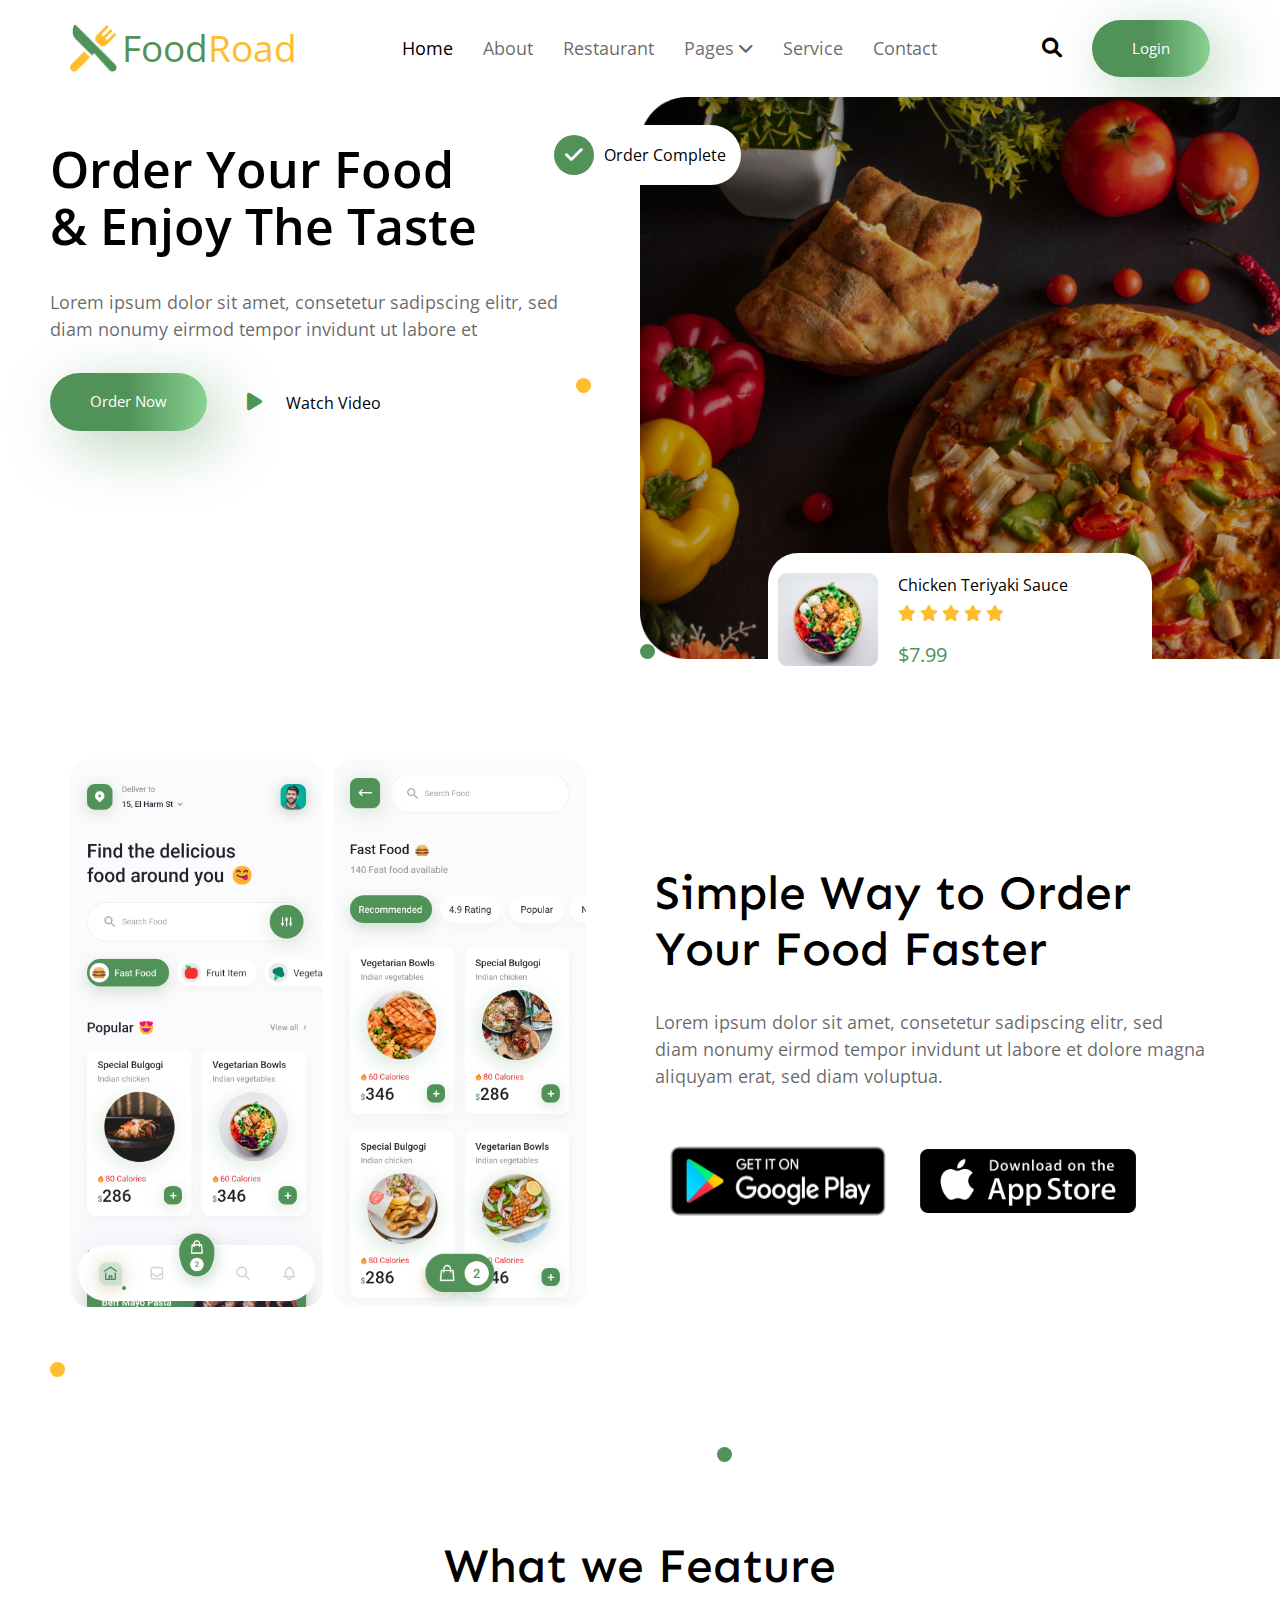
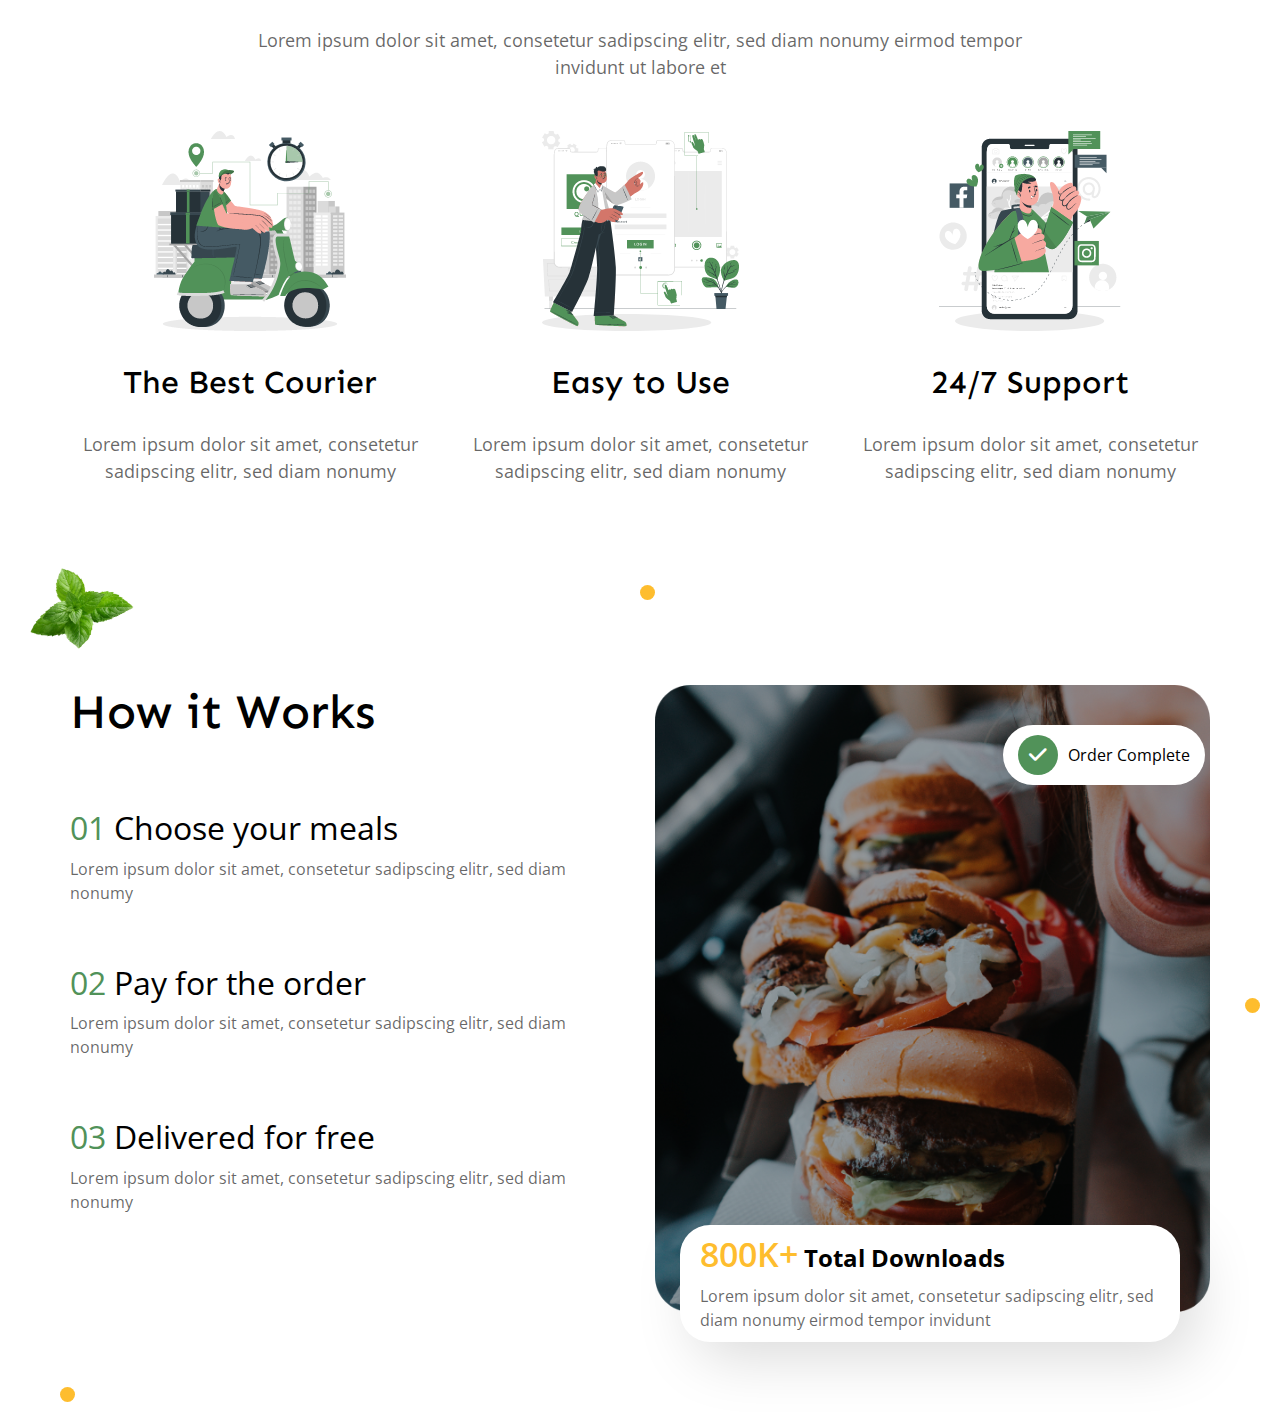
==== index.html @ 7046b982 "Added the Work Section" ====
<!DOCTYPE html>
<html lang="en">
  <head>
    <meta charset="UTF-8" />
    <meta http-equiv="X-UA-Compatible" content="IE=edge" />
    <meta name="viewport" content="width=device-width, initial-scale=1.0" />
    <title>FoodRoad</title>
    <!-- Main CSS File -->
    <link rel="stylesheet" href="./css/main.css" />
    <!-- Normalize File -->
    <link rel="stylesheet" href="./css/normalize.css" />
    <!-- Font Awesome Lib -->
    <link rel="stylesheet" href="./css/all.min.css" />
    <!-- Google Fonts -->
    <link rel="preconnect" href="https://fonts.googleapis.com" />
    <link rel="preconnect" href="https://fonts.gstatic.com" crossorigin />
    <link
      href="https://fonts.googleapis.com/css2?family=Open+Sans:wght@300;400;500;600;700;800&family=Sen:wght@400;700;800&display=swap"
      rel="stylesheet"
    />
    <!-- Tab Icon -->
    <link
      rel="shortcut icon"
      href="./photos/Tab-icon.png"
      type="image/x-icon"
    />
  </head>
  <body>
    <!-- Start Header -->
    <header>
      <div class="container">
        <div class="logo">
          <a href="./index.html">
            <img src="./photos/logo.png" alt="logo" />
            Food<span>Road</span>
          </a>
        </div>
        <div class="list">
          <ul>
            <li><a href="./index.html" class="active">Home</a></li>
            <li><a href="./about.html">About</a></li>
            <li><a href="./restaurant.html">Restaurant</a></li>
            <li class="sub-list">
              <a href="#">Pages <i class="fa-solid fa-angle-down"></i></a>
              <ul>
                <li><a href="./merchant.html">Merchant</a></li>
                <li><a href="./single.html">Single</a></li>
                <li><a href="./team.html">Team</a></li>
                <li><a href="./faq.html">FAQ</a></li>
              </ul>
            </li>
            <li><a href="./service.html">Service</a></li>
            <li><a href="./contact.html">Contact</a></li>
          </ul>
        </div>
        <div class="login">
          <div class="icon">
            <i class="fa-solid fa-magnifying-glass"></i>
          </div>
          <a href="./login.html" class="button">Login</a>
        </div>
        <div class="mob-list">
          <i class="fa-solid fa-bars"></i>
          <ul>
            <li><a href="./index.html" class="active">Home</a></li>
            <li><a href="./about.html">About</a></li>
            <li><a href="./restaurant.html">Restaurant</a></li>
            <li class="sub-list">
              <a href="#">Pages</a>
              <ul>
                <li><a href="./merchant.html">Merchant</a></li>
                <li><a href="./single.html">Single</a></li>
                <li><a href="./team.html">Team</a></li>
                <li><a href="./faq.html">FAQ</a></li>
              </ul>
            </li>
            <li><a href="./service.html">Service</a></li>
            <li><a href="./contact.html">Contact</a></li>
          </ul>
        </div>
      </div>
    </header>
    <!-- End Header -->
    <!-- Start Landing -->
    <div class="landing">
      <div class="text">
        <h1>Order Your Food & Enjoy The Taste</h1>
        <p>
          Lorem ipsum dolor sit amet, consetetur sadipscing elitr, sed diam
          nonumy eirmod tempor invidunt ut labore et
        </p>
        <div class="bu">
          <a href="#" class="button">Order Now</a>
          <span><i class="fa-solid fa-play"></i> Watch Video</span>
        </div>
      </div>
      <div class="photo">
        <div class="main-photo">
          <img src="./photos/land-1.png" alt="photo" />
        </div>
        <div class="com">
          <div class="icon"><i class="fa-solid fa-check"></i></div>
          <span>Order Complete</span>
        </div>
        <div class="bar">
          <div class="image">
            <img src="./photos/land-2.png" alt="photo" />
          </div>
          <div class="cont">
            <p>Chicken Teriyaki Sauce</p>
            <div class="rate">
              <i class="fa-solid fa-star"></i>
              <i class="fa-solid fa-star"></i>
              <i class="fa-solid fa-star"></i>
              <i class="fa-solid fa-star"></i>
              <i class="fa-solid fa-star"></i>
            </div>
            <span class="price">$7.99</span>
          </div>
        </div>
      </div>
      <div class="dot g"></div>
      <div class="dot y"></div>
    </div>
    <!-- End Landing -->
    <!-- Start No-Name 1  -->
    <div class="no-name1">
      <div class="container">
        <div class="gall">
          <img src="./photos/no-1.png" alt="photo" />
          <img src="./photos/no-2.png" alt="photo" />
        </div>
        <div class="text">
          <h1>Simple Way to Order Your Food Faster</h1>
          <p>
            Lorem ipsum dolor sit amet, consetetur sadipscing elitr, sed diam
            nonumy eirmod tempor invidunt ut labore et dolore magna aliquyam
            erat, sed diam voluptua.
          </p>
          <div class="dow">
            <img src="./photos/google-play-badge.png" alt="photo" />
            <img src="./photos/app-store-badge.png" alt="photo" />
          </div>
        </div>
      </div>
      <div class="dot y"></div>
    </div>
    <!-- End No-Name 1  -->
    <!-- Start Features -->
    <div class="features">
      <div class="main-title">
        <h1>What we Feature</h1>
        <p>
          Lorem ipsum dolor sit amet, consetetur sadipscing elitr, sed diam
          nonumy eirmod tempor invidunt ut labore et
        </p>
      </div>
      <div class="container">
        <div class="feature">
          <img src="./photos/Delivery-cuate.png" alt="photo" />
          <h4>The Best Courier</h4>
          <p>
            Lorem ipsum dolor sit amet, consetetur sadipscing elitr, sed diam
            nonumy
          </p>
        </div>
        <div class="feature">
          <img src="./photos/Interaction Design-cuate (1).png" alt="photo" />
          <h4>Easy to Use</h4>
          <p>
            Lorem ipsum dolor sit amet, consetetur sadipscing elitr, sed diam
            nonumy
          </p>
        </div>
        <div class="feature">
          <img src="./photos/Social media-cuate.png" alt="photo" />
          <h4>24/7 Support</h4>
          <p>
            Lorem ipsum dolor sit amet, consetetur sadipscing elitr, sed diam
            nonumy
          </p>
        </div>
      </div>
      <div class="dot g"></div>
    </div>
    <!-- End Features -->
    <!-- Start Work -->
    <div class="work">
      <div class="container">
        <div class="text">
          <h2>How it Works</h2>
          <div class="ele">
            <h3><span>01</span> Choose your meals</h3>
            <p>
              Lorem ipsum dolor sit amet, consetetur sadipscing elitr, sed diam
              nonumy
            </p>
          </div>
          <div class="ele">
            <h3><span>02</span> Pay for the order</h3>
            <p>
              Lorem ipsum dolor sit amet, consetetur sadipscing elitr, sed diam
              nonumy
            </p>
          </div>
          <div class="ele">
            <h3><span>03</span> Delivered for free</h3>
            <p>
              Lorem ipsum dolor sit amet, consetetur sadipscing elitr, sed diam
              nonumy
            </p>
          </div>
        </div>
        <div class="cont">
          <div class="image">
            <img src="./photos/work-photo.png" alt="photo" />
          </div>
          <div class="com">
            <div class="icon"><i class="fa-solid fa-check"></i></div>
            <span>Order Complete</span>
          </div>
          <div class="sub-info">
            <h4><span>800K+</span> Total Downloads</h4>
            <p>
              Lorem ipsum dolor sit amet, consetetur sadipscing elitr, sed diam
              nonumy eirmod tempor invidunt
            </p>
          </div>
        </div>
      </div>
      <div class="plant">
        <img src="./photos/pngwing.com (17).png" alt="photo" />
      </div>
      <div class="dot y one"></div>
      <div class="dot y two"></div>
      <div class="dot y there"></div>
    </div>
    <!-- End Work -->
  </body>
</html>
---- css/main.css ----
/* Start Variables */

:root {
  --main-color: #519259;
  --sec-color: #febd2e;
  --bl-color: #000;
  --para-color: rgba(0, 0, 0, 60%);
  --trans-dur: 0.3s;
  --para-lineh: 1.5;
  --section-pad: 100px;
}

/* End Variables */

/* Start Global Rules */

* {
  box-sizing: border-box;
  margin: 0;
  padding: 0;
}

html {
  scroll-behavior: smooth;
}

body {
  font-family: "Open Sans", sans-serif;
}

a {
  text-decoration: none;
}

ul {
  list-style: none;
  padding: 0;
  margin: 0;
}

.container {
  margin: auto;
  padding-left: 15px;
  padding-right: 15px;
  margin-left: auto;
  margin-right: auto;
}

@media (min-width: 768px) {
  .container {
    width: 750px;
  }
}

@media (min-width: 992px) {
  .container {
    width: 970px;
  }
}

@media (min-width: 1200px) {
  .container {
    width: 1170px;
  }
}

/* End Global Rules */

/* Start Component */

a.button {
  display: block;
  width: fit-content;
  padding: 20px 40px;
  background: linear-gradient(
    to right,
    var(--main-color, #519259) 50%,
    #89d292
  );
  color: white;
  border-radius: 40px;
  -webkit-border-radius: 40px;
  -moz-border-radius: 40px;
  -ms-border-radius: 40px;
  -o-border-radius: 40px;
  font-size: 15px;
  transition: var(--trans-dur, 0.3s);
  -webkit-transition: var(--trans-dur, 0.3s);
  -moz-transition: var(--trans-dur, 0.3s);
  -ms-transition: var(--trans-dur, 0.3s);
  -o-transition: var(--trans-dur, 0.3s);
  box-shadow: 15px 15px 60px rgba(81, 146, 89, 42%);
}

a.button:hover {
  box-shadow: 15px 15px 60px rgba(81, 146, 89, 100%);
  transform: translate3d(0px, -5px, 50px);
  -webkit-transform: translate3d(0px, -5px, 50px);
  -moz-transform: translate3d(0px, -5px, 50px);
  -ms-transform: translate3d(0px, -5px, 50px);
  -o-transform: translate3d(0px, -5px, 50px);
}

.dot {
  position: absolute;
  width: 15px;
  height: 15px;
  border-radius: 50%;
  -webkit-border-radius: 50%;
  -moz-border-radius: 50%;
  -ms-border-radius: 50%;
  -o-border-radius: 50%;
}

.dot.g {
  background-color: var(--main-color, #519259);
}

.dot.y {
  background-color: var(--sec-color, #febd2e);
}

.main-title h1 {
  font-size: 48px;
  font-family: "Sen", sans-serif;
  font-weight: 500;
}

@media (max-width: 576px) {
  .main-title h1 {
    font-size: 40px;
  }
}

.main-title p {
  width: 60%;
  margin: 10px auto;
  line-height: var(--para-lineh, 1.5);
  color: var(--para-color, rgba(0, 0, 0 /60%));
  font-size: 18px;
}

@media (max-width: 576px) {
  .main-title p {
    width: 100%;
  }
}

.com {
  position: absolute;
  background-color: white;
  display: flex;
  align-items: center;
  padding: 10px 15px;
  border-radius: 30px;
  -webkit-border-radius: 30px;
  -moz-border-radius: 30px;
  -ms-border-radius: 30px;
  -o-border-radius: 30px;
}

.com .icon {
  width: 40px;
  height: 40px;
  background-color: var(--main-color, #519259);
  display: flex;
  align-items: center;
  justify-content: center;
  font-size: 20px;
  color: white;
  border-radius: 50%;
  -webkit-border-radius: 50%;
  -moz-border-radius: 50%;
  -ms-border-radius: 50%;
  -o-border-radius: 50%;
  margin-right: 10px;
}

/* End Component */

/* Start Header */

header {
  padding: 20px 0;
}

header .container {
  display: flex;
  justify-content: space-between;
  align-items: center;
}

header .logo img {
  width: 47px;
  height: 47px;
  margin-right: 5px;
}

header .logo a {
  font-size: 37px;
  color: var(--main-color, #519259);
  display: flex;
  align-items: center;
}

@media (max-width: 991px) {
  header .logo a {
    font-size: 30px;
  }
}

header .logo a span {
  color: var(--sec-color, #febd2e);
}

header .list ul {
  display: flex;
  align-items: center;
  justify-content: center;
}

@media (max-width: 768px) {
  header .list ul {
    display: none;
  }
}

header .list ul a {
  display: block;
  padding: 10px;
  color: var(--para-color, rgba(0, 0, 0, 60%));
  transition: var(--trans-dur, 0.3s);
  -webkit-transition: var(--trans-dur, 0.3s);
  -moz-transition: var(--trans-dur, 0.3s);
  -ms-transition: var(--trans-dur, 0.3s);
  -o-transition: var(--trans-dur, 0.3s);
  font-size: 18px;
}

@media (min-width: 1199px) {
  header .list ul a {
    padding: 10px 15px;
  }
}

header .list ul a:hover {
  color: var(--bl-color, #000);
}

header .list ul a.active {
  color: var(--bl-color, #000);
}

header .list .sub-list {
  position: relative;
}

header .list .sub-list ul {
  position: absolute;
  top: 100%;
  left: 0;
  display: flex;
  flex-direction: column;
  justify-content: center;
  padding: 0 10px;
  background-color: #eeeeee;
  z-index: -1;
  opacity: 0;
  transition: var(--trans-dur, 0.3s);
  -webkit-transition: var(--trans-dur, 0.3s);
  -moz-transition: var(--trans-dur, 0.3s);
  -ms-transition: var(--trans-dur, 0.3s);
  -o-transition: var(--trans-dur, 0.3s);
  transform: translateY(200px);
  -webkit-transform: translateY(200px);
  -moz-transform: translateY(200px);
  -ms-transform: translateY(200px);
  -o-transform: translateY(200px);
}

header .list .sub-list:hover ul {
  z-index: 1;
  opacity: 1;
  transform: translateY(0);
  -webkit-transform: translateY(0);
  -moz-transform: translateY(0);
  -ms-transform: translateY(0);
  -o-transform: translateY(0);
}

header .list .sub-list ul a {
  padding: 10px 0;
}

header .login {
  display: flex;
  align-items: center;
}

@media (max-width: 991px) {
  header .login {
    display: none;
  }
}

header .login .icon i {
  color: var(--bl-color, #000);
  font-size: 20px;
  margin-right: 30px;
  cursor: pointer;
}

header .mob-list {
  position: relative;
}

@media (min-width: 768px) {
  header .mob-list {
    display: none;
  }
}

header .mob-list > i {
  font-size: 30px;
  cursor: pointer;
}

header .mob-list ul {
  position: absolute;
  background-color: #eeeeee;
  width: 120px;
  top: 100%;
  left: -90px;
  transition: var(--trans-dur, 0.3s);
  -webkit-transition: var(--trans-dur, 0.3s);
  -moz-transition: var(--trans-dur, 0.3s);
  -ms-transition: var(--trans-dur, 0.3s);
  -o-transition: var(--trans-dur, 0.3s);
  z-index: -1;
  opacity: 0;
}

header .mob-list:hover > ul {
  z-index: 1;
  opacity: 1;
}

header .mob-list ul a {
  color: var(--para-color, rgba(0, 0, 0, 60%));
  display: block;
  padding: 10px;
  transition: var(--trans-dur, 0.3s);
  -webkit-transition: var(--trans-dur, 0.3s);
  -moz-transition: var(--trans-dur, 0.3s);
  -ms-transition: var(--trans-dur, 0.3s);
  -o-transition: var(--trans-dur, 0.3s);
}

header .mob-list ul a:hover {
  color: var(--bl-color, #000);
  padding: 10px 10px 10px 20px;
}

header .mob-list ul li.sub-list {
  position: relative;
}

header .mob-list ul li.sub-list ul {
  position: absolute;
  top: 0;
  left: -120px;
  opacity: 0;
  z-index: 0;
}

header .mob-list ul li.sub-list:hover ul {
  opacity: 1;
  z-index: 1;
}

/* End Header */

/* Start Landing */

.landing {
  display: flex;
  justify-content: space-between;
  position: relative;
}

@media (max-width: 768px) {
  .landing {
    flex-direction: column;
  }
}

.landing .text {
  padding: 10px 50px;
  width: 50%;
}

@media (max-width: 768px) {
  .landing .text {
    width: 100%;
    margin-bottom: 50px;
  }
}

.landing .text h1 {
  font-size: 50px;
  color: var(--bl-color, #000);
  font-weight: 600;
  width: 80%;
}

@media (max-width: 991px) {
  .landing .text h1 {
    font-size: 40px;
  }
}

@media (max-width: 768px) {
  .landing .text h1 {
    font-size: 35px;
  }
}

.landing .text p {
  color: var(--para-color, rgba(0, 0, 0, 60%));
  font-size: 18px;
  line-height: var(--para-lineh, 1.5);
}

@media (max-width: 768px) {
  .landing .text p {
    font-size: 16px;
  }
}

.landing .text .bu {
  display: flex;
  align-items: center;
  margin-top: 30px;
}

.landing .text .bu a {
  min-width: 140px;
}

@media (max-width: 991px) {
  .landing .text .bu a {
    padding: 20px 30px;
  }
}

.landing .text .bu span {
  display: block;
  margin-left: 40px;
  cursor: pointer;
}

@media (max-width: 991px) {
  .landing .text .bu span {
    margin-left: 20px;
  }
}

.landing .text .bu span i {
  color: var(--main-color, #519259);
  font-size: 20px;
  margin-right: 20px;
}

@media (max-width: 991px) {
  .landing .text .bu span i {
    margin-right: 10px;
  }
}

.landing .photo {
  position: relative;
  width: 50%;
}

@media (max-width: 991px) {
  .landing .photo {
    height: fit-content;
  }
}

@media (max-width: 768px) {
  .landing .photo {
    width: 100%;
  }
}

.landing .photo .com {
  top: 5%;
  left: 0;
  transform: translateX(-50%);
  -webkit-transform: translateX(-50%);
  -moz-transform: translateX(-50%);
  -ms-transform: translateX(-50%);
  -o-transform: translateX(-50%);
}

@media (max-width: 768px) {
  .landing .photo .com {
    display: none;
  }
}

.landing .photo .bar {
  position: absolute;
  bottom: -30px;
  left: 50%;
  transform: translateX(-50%);
  -webkit-transform: translateX(-50%);
  -moz-transform: translateX(-50%);
  -ms-transform: translateX(-50%);
  -o-transform: translateX(-50%);
  display: flex;
  align-items: center;
  background-color: white;
  padding: 20px 10px;
  border-radius: 30px;
  -webkit-border-radius: 30px;
  -moz-border-radius: 30px;
  -ms-border-radius: 30px;
  -o-border-radius: 30px;
  width: 60%;
}

@media (max-width: 991px) {
  .landing .photo .bar {
    width: 70%;
    bottom: -70px;
  }
}

.landing .photo .bar img {
  width: 100px;
  margin-right: 20px;
}

.landing .photo .bar p {
  color: var(--bl-color, #000);
  margin-bottom: 10px;
}

.landing .photo .bar .rate {
  color: var(--sec-color, #febd2e);
  margin-bottom: 20px;
}

.landing .photo .bar .price {
  color: var(--main-color, #519259);
  font-size: 20px;
}

.landing .main-photo {
  position: relative;
}

.landing .main-photo::before {
  content: "";
  position: absolute;
  top: 0;
  left: 0;
  width: 100%;
  height: 100%;
  background-color: rgba(0, 0, 0, 30%);
  border-top-left-radius: 8%;
  border-bottom-left-radius: 8%;
}

.landing .main-photo img {
  width: 100%;
  vertical-align: top;
}

/* @media (max-width: 768px) {
  .landing .dot {
    display: none;
  }
} */

.landing .dot.g {
  bottom: 0;
  left: 50%;
}

@media (max-width: 768px) {
  .landing .dot.g {
    top: 20%;
    right: 30px;
    left: auto;
  }
}

.landing .dot.y {
  top: 50%;
  left: 45%;
}

@media (max-width: 768px) {
  .landing .dot.y {
    display: none;
  }
}

/* End Landing */

/* Start No Name 1 */

.no-name1 {
  padding-top: var(--section-pad, 100px);
  padding-bottom: var(--section-pad, 100px);
  position: relative;
}

.no-name1 .container {
  display: flex;
  justify-content: space-between;
  align-items: center;
}

@media (max-width: 768px) {
  .no-name1 .container {
    flex-direction: column;
  }
}

.no-name1 .container > div {
  flex-basis: calc((100% - 30px) / 2);
}

.no-name1 .gall {
  display: flex;
}

@media (max-width: 768px) {
  .no-name1 .gall {
    order: 2;
  }
}

.no-name1 .gall img {
  margin-right: 10px;
}

@media (max-width: 1199px) {
  .no-name1 .gall img {
    width: 50%;
  }
}

@media (max-width: 768px) {
  .no-name1 .text {
    order: 1;
    margin-bottom: 50px;
  }
}

.no-name1 .text h1 {
  font-size: 48px;
  font-family: "Sen", sans-serif;
  font-weight: 500;
}

.no-name1 .text p {
  color: var(--para-color, rgba(0, 0, 0 / 60%));
  font-size: 18px;
  line-height: var(--para-lineh, 1.5);
  margin-bottom: 40px;
}

.no-name1 .text .dow {
  display: flex;
}

.no-name1 .text .dow img {
  cursor: pointer;
}

@media (max-width: 1199px) {
  .no-name1 .text .dow img {
    width: 50%;
  }
}

.no-name1 .dot.y {
  bottom: 30px;
  left: 50px;
}

/* End No Name 1 */

/* Start Features */

.features {
  padding-top: var(--section-pad, 100px);
  padding-bottom: var(--section-pad, 100px);
  position: relative;
}

.features .main-title {
  text-align: center;
}

.features .container {
  margin-top: 50px;
  display: grid;
  grid-template-columns: repeat(auto-fill, minmax(300px, 1fr));
  gap: 30px;
}

.features .feature {
  text-align: center;
}

@media (max-width: 991px) {
  .features .feature {
    margin-bottom: 40px;
  }
}

.features .feature img {
  max-width: 100%;
  margin-bottom: 30px;
}

.features .feature h4 {
  font-size: 32px;
  color: var(--bl-color, #000);
  font-weight: 500;
  font-family: "Sen", sans-serif;
  margin-bottom: 30px;
}

.features .feature p {
  font-size: 18px;
  line-height: var(--para-lineh, 1.5);
  color: var(--para-color, rgba(0, 0, 0 /60%));
}

.features .dot.g {
  top: 40px;
  left: 56%;
}

/* End Features */

/* Start Work */

.work {
  padding-top: var(--section-pad, 100px);
  padding-bottom: var(--section-pad, 100px);
  position: relative;
}

.work .container {
  display: flex;
  justify-content: space-between;
}

@media (max-width: 768px) {
  .work .container {
    flex-direction: column;
  }
}

.work .container > div {
  flex-basis: calc((100% - 30px) / 2);
}

.work .text h2 {
  font-size: 48px;
  font-family: "Sen", sans-serif;
  font-weight: 500;
  margin-bottom: 70px;
  color: var(--bl-color, #000);
}

.work .text .ele {
  margin-bottom: 60px;
}

.work .text .ele h3 {
  color: var(--bl-color, #000);
  font-size: 32px;
  font-weight: normal;
  margin-bottom: 10px;
}

.work .text .ele h3 span {
  color: var(--main-color, #519259);
}

.work .text .ele p {
  color: var(--para-color, rgba(0, 0, 0 /60%));
  line-height: var(--para-lineh, 1.5);
}

.work .cont {
  position: relative;
}

.work .cont .com {
  top: 40px;
  right: 5px;
  z-index: 2;
}

@media (max-width: 991px) {
  .work .cont .com {
    top: 10px;
  }
}

.work .cont .image {
  position: relative;
}

.work .cont .image::before {
  content: "";
  position: absolute;
  top: 0;
  left: 0;
  width: 100%;
  height: 100%;
  z-index: 1;
  background-color: rgba(0 0 0 / 30%);
  border-radius: 35px;
  -webkit-border-radius: 35px;
  -moz-border-radius: 35px;
  -ms-border-radius: 35px;
  -o-border-radius: 35px;
}

@media (max-width: 991px) {
  .work .cont .image::before {
    border-radius: 20px;
    -webkit-border-radius: 20px;
    -moz-border-radius: 20px;
    -ms-border-radius: 20px;
    -o-border-radius: 20px;
  }
}

@media (max-width: 768px) {
  .work .cont .image::before {
    border-radius: 45px;
    -webkit-border-radius: 45px;
    -moz-border-radius: 45px;
    -ms-border-radius: 45px;
    -o-border-radius: 45px;
  }
}

@media (max-width: 576px) {
  .work .cont .image::before {
    border-radius: 30px;
    -webkit-border-radius: 30px;
    -moz-border-radius: 30px;
    -ms-border-radius: 30px;
    -o-border-radius: 30px;
  }
}

.work .cont .image img {
  width: 100%;
  vertical-align: top;
}

.work .cont .sub-info {
  background-color: white;
  border-radius: 30px;
  -webkit-border-radius: 30px;
  -moz-border-radius: 30px;
  -ms-border-radius: 30px;
  -o-border-radius: 30px;
  position: absolute;
  bottom: -30px;
  left: 25px;
  z-index: 2;
  padding: 10px 20px;
  width: 90%;
  box-shadow: 15px 15px 60px rgba(0 0 0 / 15%);
}

@media (min-width: 768px) and (max-width: 991px) {
  .work .cont .sub-info {
    bottom: 150px;
  }
}

.work .cont .sub-info h4 {
  font-size: 24px;
  color: var(--bl-color, #000);
  margin-bottom: 10px;
}

@media (max-width: 991px) {
  .work .cont .sub-info h4 {
    font-size: 20px;
  }
}

.work .cont .sub-info h4 span {
  font-size: 34px;
  color: var(--sec-color, #febd2e);
  font-weight: 600;
}

@media (max-width: 991px) {
  .work .cont .sub-info h4 span {
    font-size: 30px;
  }
}

.work .cont .sub-info p {
  color: var(--para-color, rgba(0, 0, 0 / 60%));
  line-height: var(--para-lineh, 1.5);
}

.work .plant {
  position: absolute;
  top: -50px;
}

.work .dot.y.one {
  top: 0;
  left: 50%;
}

.work .dot.y.two {
  top: 50%;
  right: 20px;
}

@media (max-width: 768px) {
  .work .dot.y.two {
    display: none;
  }
}

.work .dot.y.there {
  bottom: 10px;
  left: 60px;
}

/* End Work */
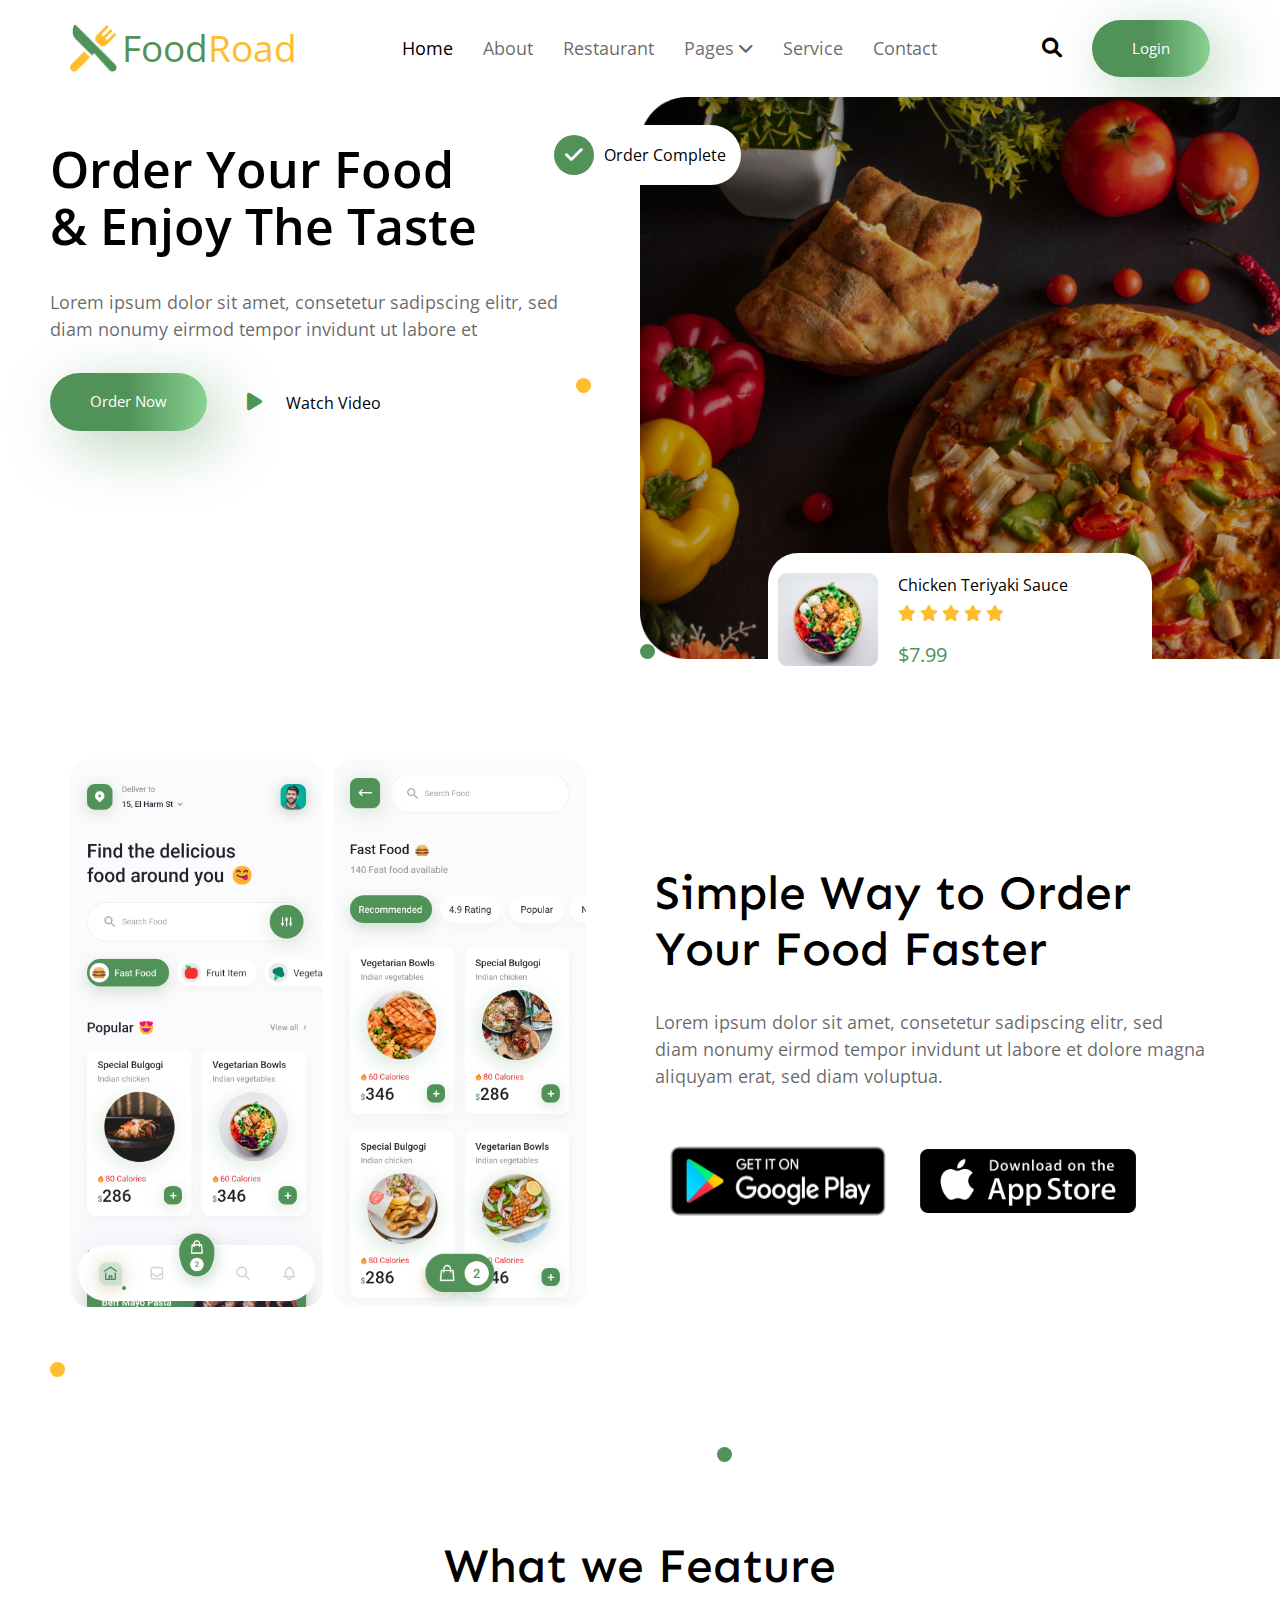
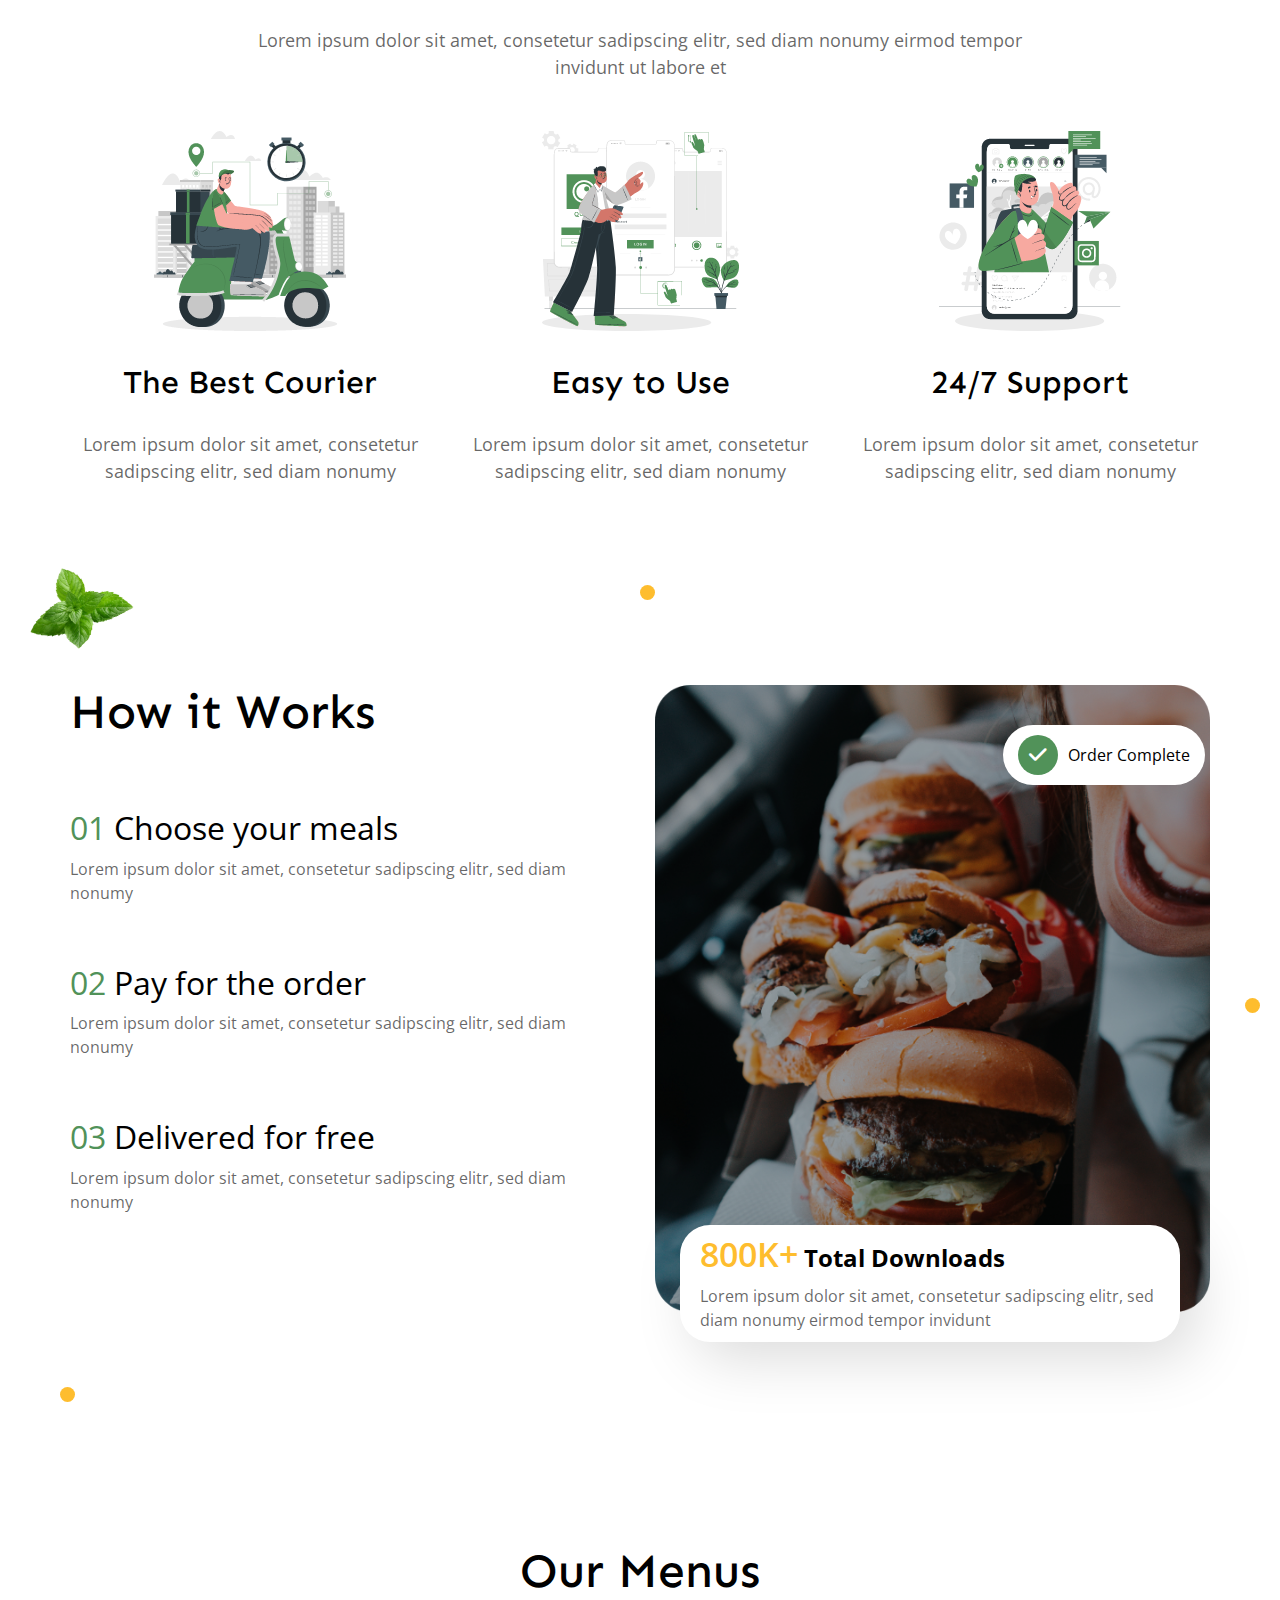
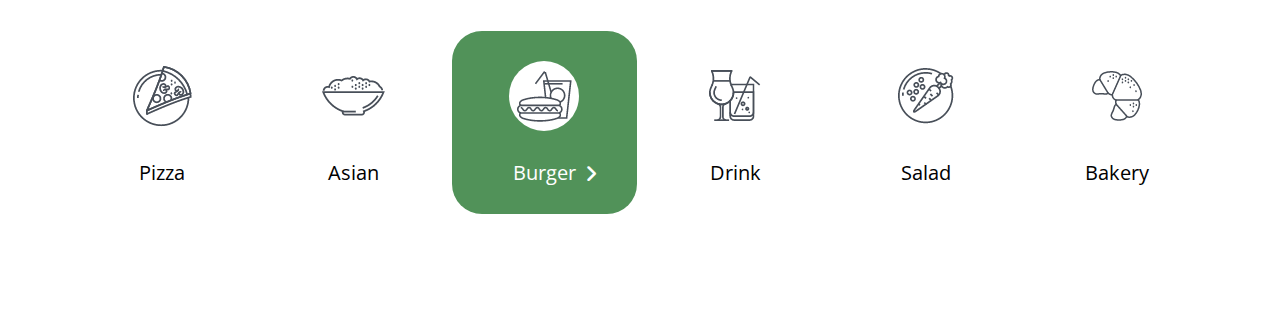
==== commit 3c1bde95: "Added the Menus Section" ====
--- a/index.html
+++ b/index.html
@@ -236,5 +236,44 @@
       <div class="dot y there"></div>
     </div>
     <!-- End Work -->
+    <!-- Start Menus -->
+    <div class="menus">
+      <div class="main-title">
+        <h1>Our Menus</h1>
+      </div>
+      <div class="container">
+        <div class="item">
+          <div class="image"><img src="./photos/Pizza.png" alt="photo" /></div>
+          <span>Pizza</span>
+        </div>
+        <div class="item">
+          <div class="image"><img src="./photos/Asian.png" alt="photo" /></div>
+          <span>Asian</span>
+        </div>
+        <div class="item sp">
+          <div class="image"><img src="./photos/Burger.png" alt="photo" /></div>
+          <span>Burger</span>
+        </div>
+        <div class="item">
+          <div class="image">
+            <img src="./photos/Group 173.png" alt="photo" />
+          </div>
+          <span>Drink</span>
+        </div>
+        <div class="item">
+          <div class="image">
+            <img src="./photos/Group 175.png" alt="photo" />
+          </div>
+          <span>Salad</span>
+        </div>
+        <div class="item">
+          <div class="image">
+            <img src="./photos/Group 171.png" alt="photo" />
+          </div>
+          <span>Bakery</span>
+        </div>
+      </div>
+    </div>
+    <!-- End Menus -->
   </body>
 </html>
--- a/css/main.css
+++ b/css/main.css
@@ -951,3 +951,121 @@
 }
 
 /* End Work */
+
+/* Start Meuns */
+
+.menus {
+  padding-top: var(--section-pad, 100px);
+  padding-bottom: var(--section-pad, 100px);
+}
+
+.menus .main-title h1 {
+  text-align: center;
+}
+
+.menus .container {
+  display: flex;
+  justify-content: space-between;
+  align-items: center;
+  flex-wrap: wrap;
+}
+
+.menus .item {
+  flex-basis: calc((100% - 30px) / 6);
+  display: flex;
+  flex-direction: column;
+  align-items: center;
+  padding: 30px;
+  border-radius: 30px;
+  -webkit-border-radius: 30px;
+  -moz-border-radius: 30px;
+  -ms-border-radius: 30px;
+  -o-border-radius: 30px;
+  cursor: pointer;
+  transition: var(--trans-dur, 0.3s);
+  -webkit-transition: var(--trans-dur, 0.3s);
+  -moz-transition: var(--trans-dur, 0.3s);
+  -ms-transition: var(--trans-dur, 0.3s);
+  -o-transition: var(--trans-dur, 0.3s);
+}
+
+@media (max-width: 991px) {
+  .menus .item {
+    flex-basis: calc((100% - 30px) / 3);
+    margin-bottom: 30px;
+  }
+}
+
+@media (max-width: 768px) {
+  .menus .item {
+    flex-basis: calc((100% - 30px) / 2);
+  }
+}
+
+@media (max-width: 576px) {
+  .menus .item {
+    flex-basis: calc((100% - 30px) / 1);
+  }
+}
+
+.menus .item:hover {
+  background-color: var(--main-color, #519259);
+}
+
+.menus .item.sp {
+  background-color: var(--main-color, #519259);
+}
+
+.menus .item.sp span {
+  color: white;
+  position: relative;
+}
+
+.menus .item.sp span::before {
+  content: "\f105";
+  font-weight: 900;
+  font-family: "Font Awesome 5 Free";
+  position: absolute;
+  top: 50%;
+  right: -20px;
+  transform: translateY(-50%);
+  -webkit-transform: translateY(-50%);
+  -moz-transform: translateY(-50%);
+  -ms-transform: translateY(-50%);
+  -o-transform: translateY(-50%);
+}
+
+.menus .item .image {
+  text-align: center;
+  width: 70px;
+  height: 70px;
+  margin: 0 auto 30px;
+  background-color: white;
+  display: flex;
+  justify-content: center;
+  align-items: center;
+  border-radius: 50%;
+  -webkit-border-radius: 50%;
+  -moz-border-radius: 50%;
+  -ms-border-radius: 50%;
+  -o-border-radius: 50%;
+}
+
+.menus .item .image img {
+  max-width: 100%;
+}
+
+.menus .item span {
+  font-size: 20px;
+  transition: var(--trans-dur, 0.3s);
+  -webkit-transition: var(--trans-dur, 0.3s);
+  -moz-transition: var(--trans-dur, 0.3s);
+  -ms-transition: var(--trans-dur, 0.3s);
+  -o-transition: var(--trans-dur, 0.3s);
+}
+
+.menus .item:hover span {
+  color: white;
+}
+
+/* End Meuns */
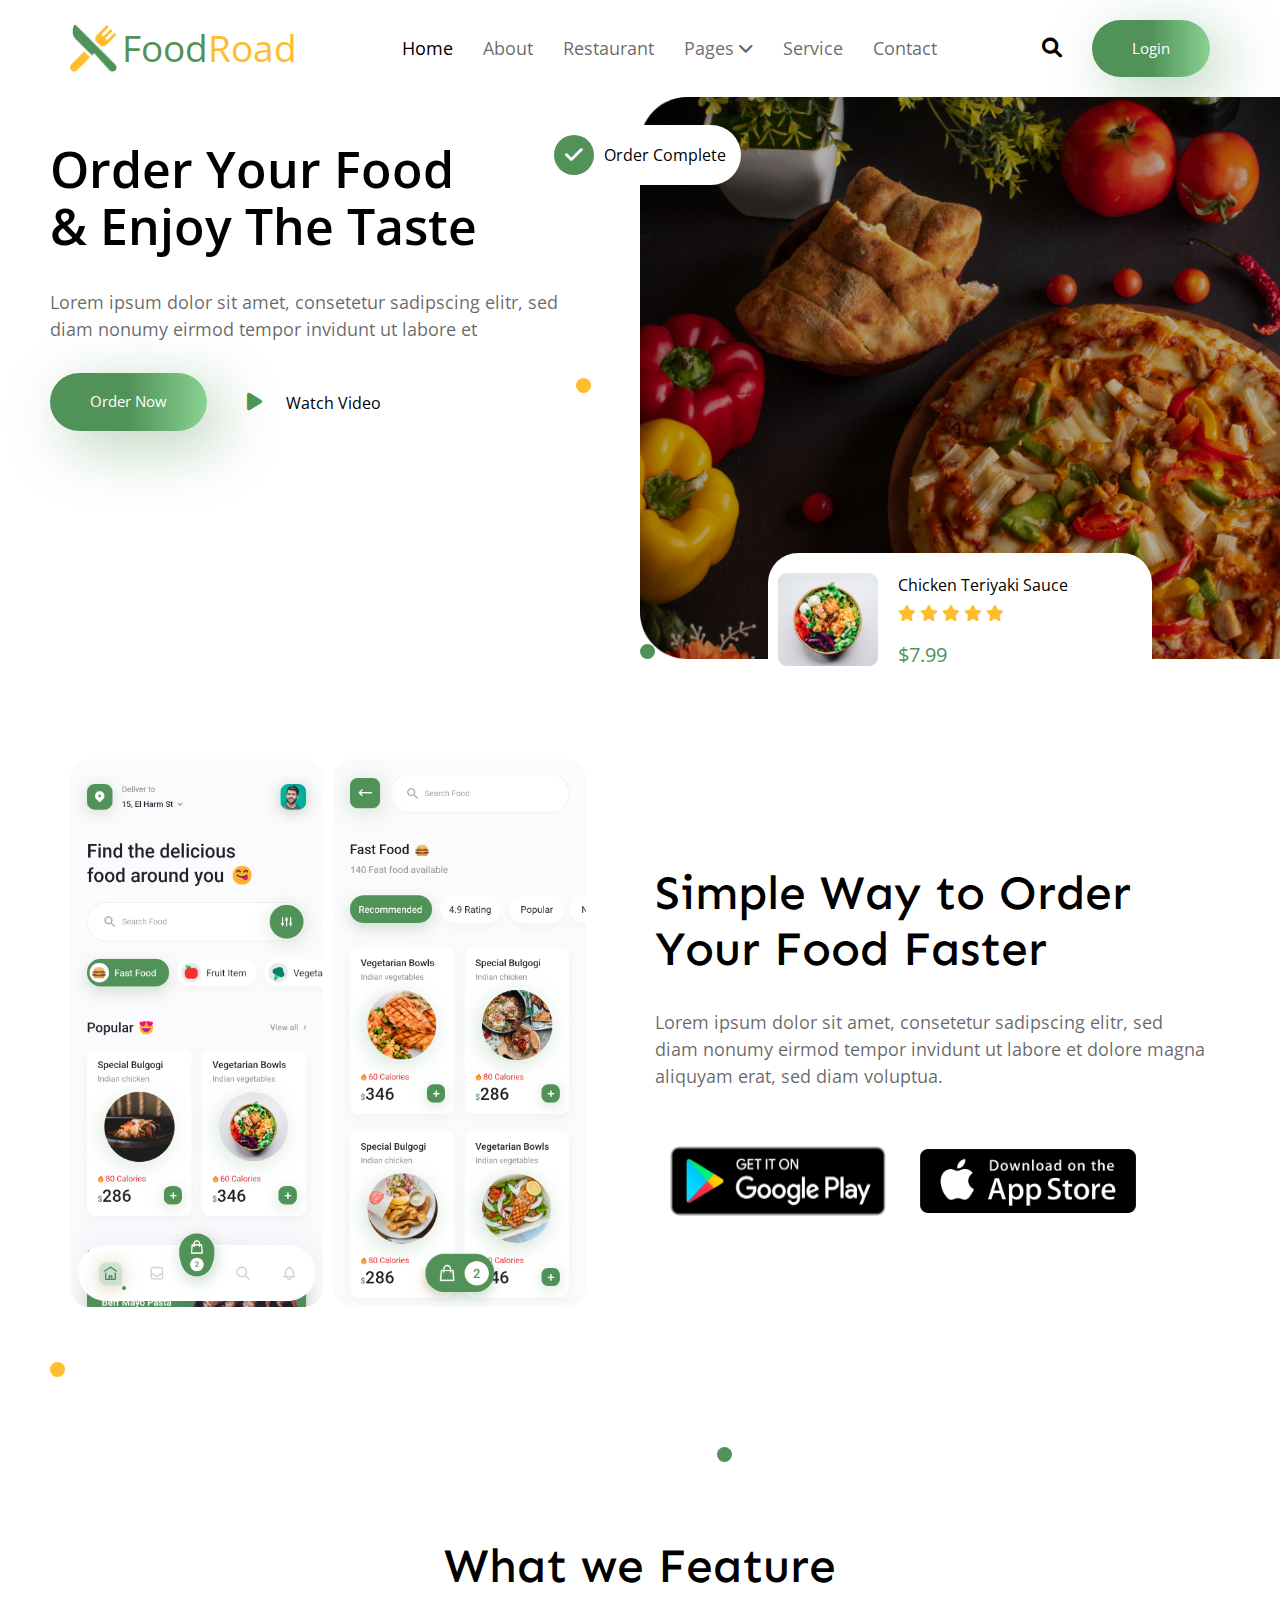
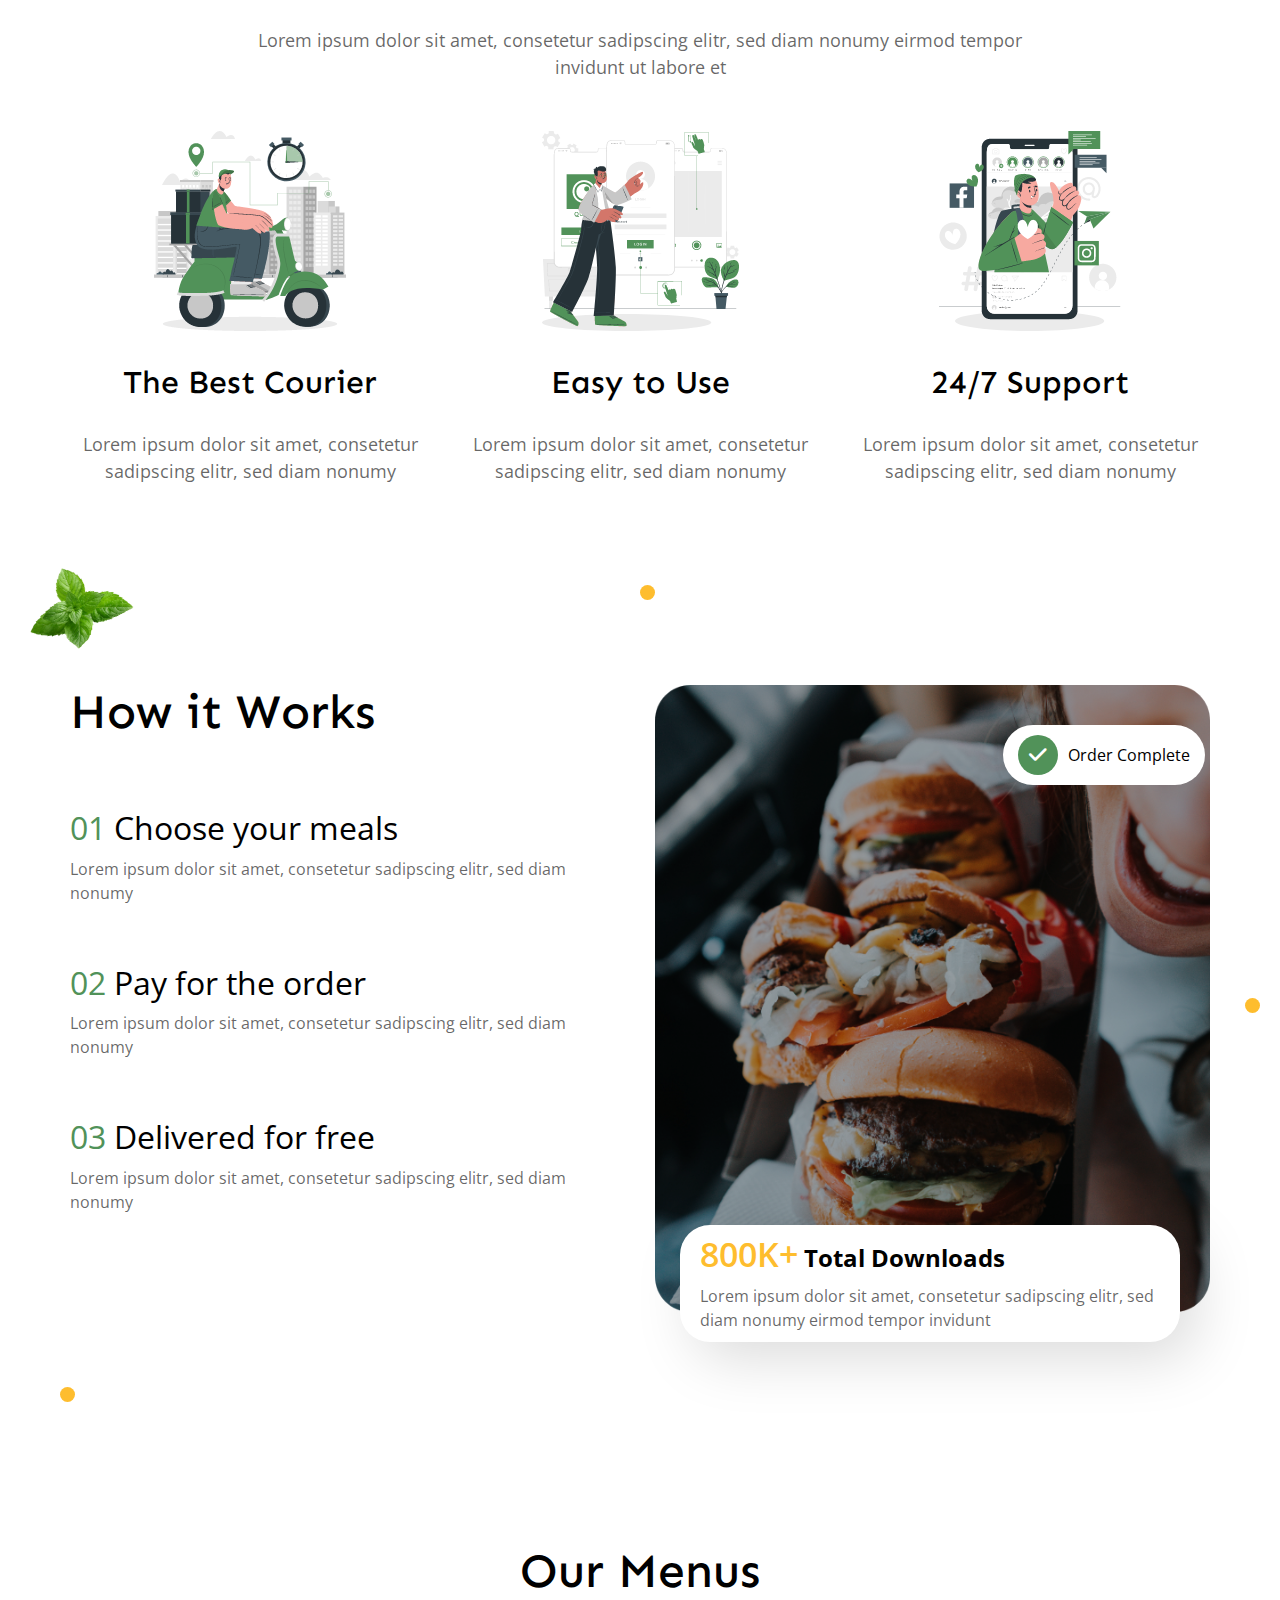
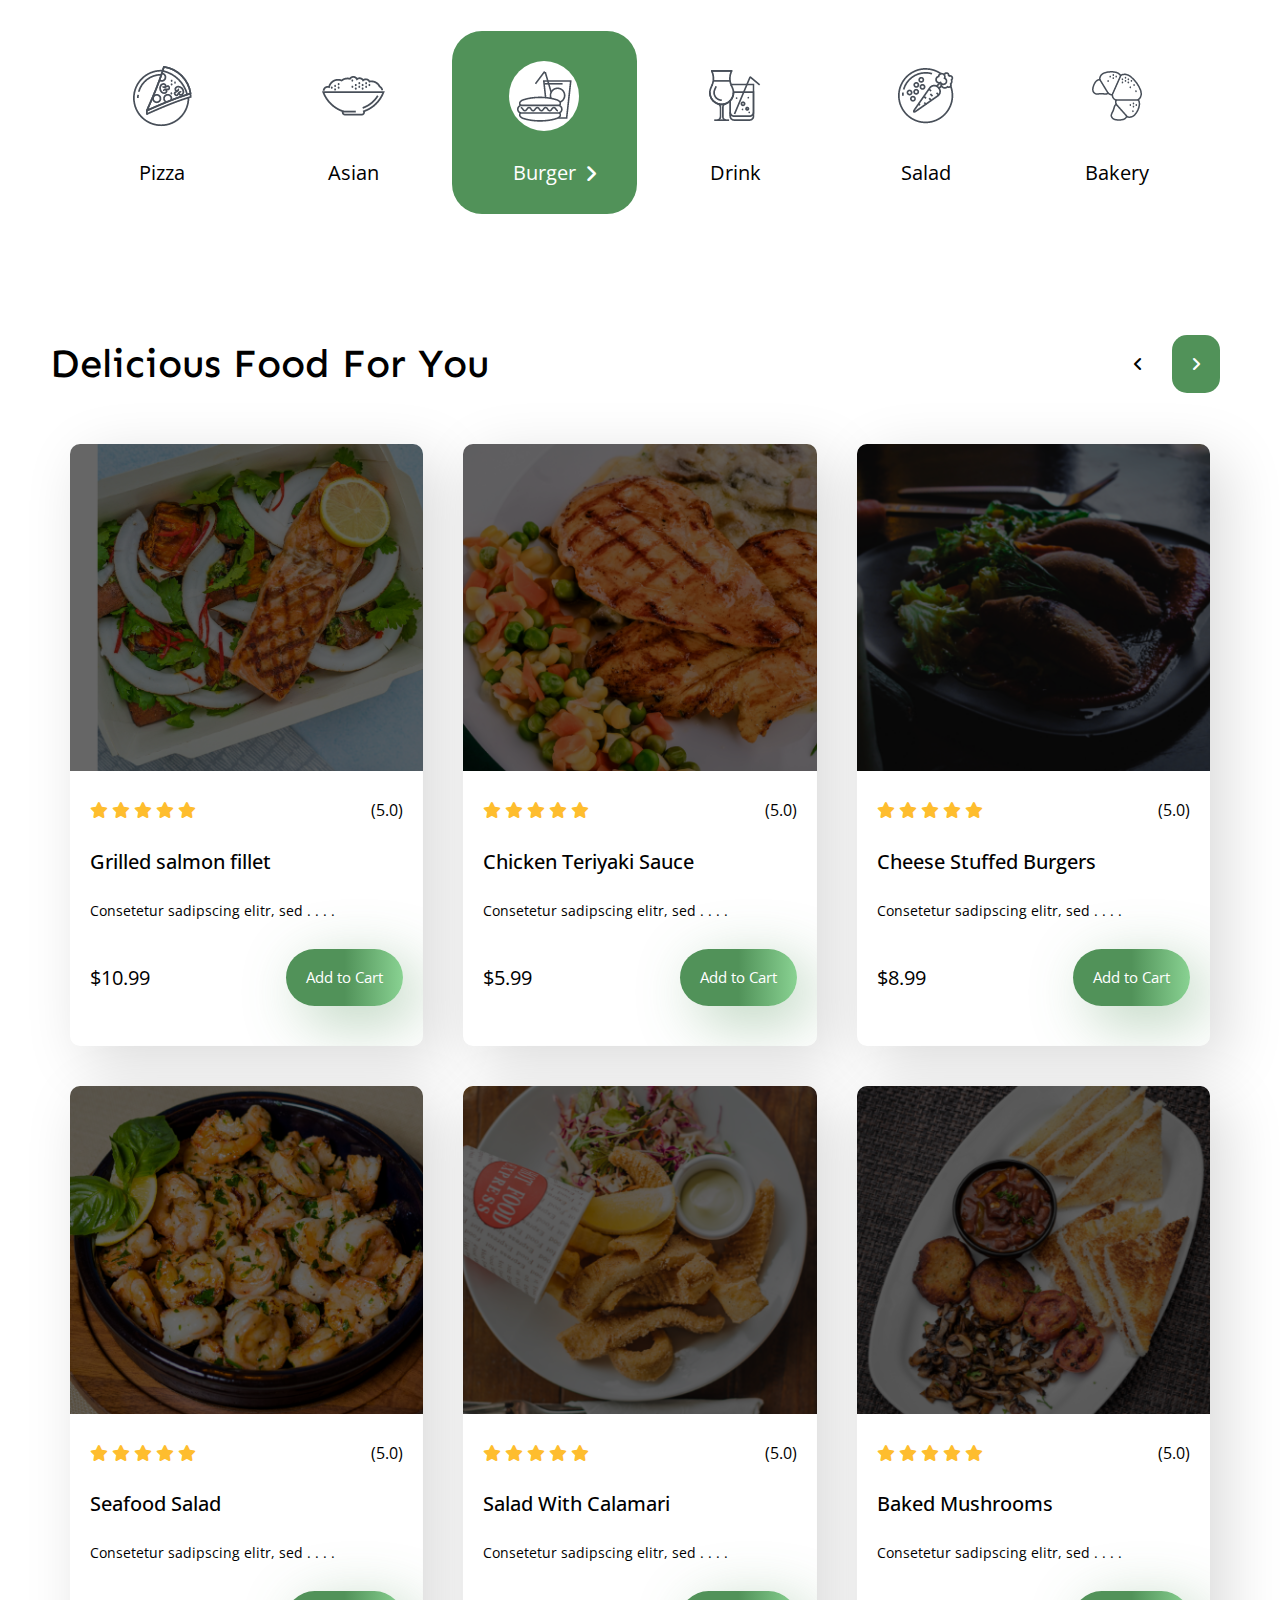
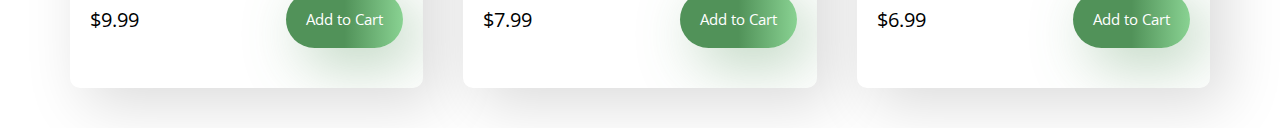
==== commit ebd318a2: "Added the Food Section" ====
--- a/index.html
+++ b/index.html
@@ -275,5 +275,156 @@
       </div>
     </div>
     <!-- End Menus -->
+    <!-- Start Food -->
+    <div class="food">
+      <div class="main-title">
+        <h1>Delicious Food For You</h1>
+        <div class="arrows">
+          <div class="left arr"><i class="fa-solid fa-angle-left"></i></div>
+          <div class="right arr"><i class="fa-solid fa-angle-right"></i></div>
+        </div>
+      </div>
+      <div class="container">
+        <div class="card">
+          <div class="image">
+            <img src="./photos/food-1.png" alt="photo" />
+          </div>
+          <div class="content">
+            <div class="rate">
+              <div class="stars">
+                <i class="fa-solid fa-star"></i>
+                <i class="fa-solid fa-star"></i>
+                <i class="fa-solid fa-star"></i>
+                <i class="fa-solid fa-star"></i>
+                <i class="fa-solid fa-star"></i>
+              </div>
+              <span>(5.0)</span>
+            </div>
+            <h4>Grilled salmon fillet</h4>
+            <p>Consetetur sadipscing elitr, sed . . . .</p>
+            <div class="last-bar">
+              <span>$10.99</span>
+              <a href="#" class="button">Add to Cart</a>
+            </div>
+          </div>
+        </div>
+        <div class="card">
+          <div class="image">
+            <img src="./photos/food-2.png" alt="photo" />
+          </div>
+          <div class="content">
+            <div class="rate">
+              <div class="stars">
+                <i class="fa-solid fa-star"></i>
+                <i class="fa-solid fa-star"></i>
+                <i class="fa-solid fa-star"></i>
+                <i class="fa-solid fa-star"></i>
+                <i class="fa-solid fa-star"></i>
+              </div>
+              <span>(5.0)</span>
+            </div>
+            <h4>Chicken Teriyaki Sauce</h4>
+            <p>Consetetur sadipscing elitr, sed . . . .</p>
+            <div class="last-bar">
+              <span>$5.99</span>
+              <a href="#" class="button">Add to Cart</a>
+            </div>
+          </div>
+        </div>
+        <div class="card">
+          <div class="image">
+            <img src="./photos/food-3.png" alt="photo" />
+          </div>
+          <div class="content">
+            <div class="rate">
+              <div class="stars">
+                <i class="fa-solid fa-star"></i>
+                <i class="fa-solid fa-star"></i>
+                <i class="fa-solid fa-star"></i>
+                <i class="fa-solid fa-star"></i>
+                <i class="fa-solid fa-star"></i>
+              </div>
+              <span>(5.0)</span>
+            </div>
+            <h4>Cheese Stuffed Burgers</h4>
+            <p>Consetetur sadipscing elitr, sed . . . .</p>
+            <div class="last-bar">
+              <span>$8.99</span>
+              <a href="#" class="button">Add to Cart</a>
+            </div>
+          </div>
+        </div>
+        <div class="card">
+          <div class="image">
+            <img src="./photos/food-4.png" alt="photo" />
+          </div>
+          <div class="content">
+            <div class="rate">
+              <div class="stars">
+                <i class="fa-solid fa-star"></i>
+                <i class="fa-solid fa-star"></i>
+                <i class="fa-solid fa-star"></i>
+                <i class="fa-solid fa-star"></i>
+                <i class="fa-solid fa-star"></i>
+              </div>
+              <span>(5.0)</span>
+            </div>
+            <h4>Seafood Salad</h4>
+            <p>Consetetur sadipscing elitr, sed . . . .</p>
+            <div class="last-bar">
+              <span>$9.99</span>
+              <a href="#" class="button">Add to Cart</a>
+            </div>
+          </div>
+        </div>
+        <div class="card">
+          <div class="image">
+            <img src="./photos/food-5.png" alt="photo" />
+          </div>
+          <div class="content">
+            <div class="rate">
+              <div class="stars">
+                <i class="fa-solid fa-star"></i>
+                <i class="fa-solid fa-star"></i>
+                <i class="fa-solid fa-star"></i>
+                <i class="fa-solid fa-star"></i>
+                <i class="fa-solid fa-star"></i>
+              </div>
+              <span>(5.0)</span>
+            </div>
+            <h4>Salad With Calamari</h4>
+            <p>Consetetur sadipscing elitr, sed . . . .</p>
+            <div class="last-bar">
+              <span>$7.99</span>
+              <a href="#" class="button">Add to Cart</a>
+            </div>
+          </div>
+        </div>
+        <div class="card">
+          <div class="image">
+            <img src="./photos/food-6.png" alt="photo" />
+          </div>
+          <div class="content">
+            <div class="rate">
+              <div class="stars">
+                <i class="fa-solid fa-star"></i>
+                <i class="fa-solid fa-star"></i>
+                <i class="fa-solid fa-star"></i>
+                <i class="fa-solid fa-star"></i>
+                <i class="fa-solid fa-star"></i>
+              </div>
+              <span>(5.0)</span>
+            </div>
+            <h4>Baked Mushrooms</h4>
+            <p>Consetetur sadipscing elitr, sed . . . .</p>
+            <div class="last-bar">
+              <span>$6.99</span>
+              <a href="#" class="button">Add to Cart</a>
+            </div>
+          </div>
+        </div>
+      </div>
+    </div>
+    <!-- End Food -->
   </body>
 </html>
--- a/css/main.css
+++ b/css/main.css
@@ -1069,3 +1069,153 @@
 }
 
 /* End Meuns */
+
+/* Start Food */
+
+.food {
+  padding-top: var(--trans-dur, 100px);
+  padding-bottom: var(--trans-dur, 100px);
+}
+
+.food .main-title {
+  display: flex;
+  align-items: center;
+  justify-content: space-between;
+  padding: 0 50px;
+  margin-bottom: 30px;
+}
+
+@media (max-width: 768px) {
+  .food .main-title {
+    padding: 0 20px;
+  }
+}
+
+.food .main-title h1 {
+  font-size: 40px;
+}
+
+.food .arrows {
+  display: flex;
+  align-items: center;
+}
+
+.food .arrows .arr {
+  padding: 20px;
+  border-radius: 15px;
+  -webkit-border-radius: 15px;
+  -moz-border-radius: 15px;
+  -ms-border-radius: 15px;
+  -o-border-radius: 15px;
+  cursor: pointer;
+  transition: var(--trans-dur, 0.3s);
+  -webkit-transition: var(--trans-dur, 0.3s);
+  -moz-transition: var(--trans-dur, 0.3s);
+  -ms-transition: var(--trans-dur, 0.3s);
+  -o-transition: var(--trans-dur, 0.3s);
+  margin-right: 10px;
+}
+
+.food .arrows .arr.right,
+.food .arrows .arr.left:hover {
+  background-color: var(--main-color, #519259);
+  color: white;
+}
+
+.food .container {
+  display: flex;
+  flex-wrap: wrap;
+  justify-content: space-between;
+  align-items: center;
+}
+
+.food .card {
+  flex-basis: calc((100% - 80px) / 3);
+  background-color: white;
+  box-shadow: 15px 15px 60px rgba(0 0 0 / 15%);
+  margin-bottom: 40px;
+  border-radius: 10px;
+  -webkit-border-radius: 10px;
+  -moz-border-radius: 10px;
+  -ms-border-radius: 10px;
+  -o-border-radius: 10px;
+  overflow: hidden;
+  display: flex;
+  flex-direction: column;
+  gap: 30px;
+  padding: 0 0 40px;
+}
+
+@media (max-width: 991px) {
+  .food .card {
+    flex-basis: calc((100% - 30px) / 2);
+  }
+}
+
+@media (max-width: 576px) {
+  .food .card {
+    flex-basis: 100%;
+  }
+}
+
+.food .card .image {
+  position: relative;
+}
+
+.food .card .image::before {
+  content: "";
+  position: absolute;
+  top: 0;
+  left: 0;
+  width: 100%;
+  height: 100%;
+  background-color: rgba(0, 0, 0, 60%);
+  z-index: 1;
+}
+
+.food .card img {
+  width: 100%;
+  vertical-align: top;
+}
+
+.food .card .content {
+  padding: 0 20px;
+  display: flex;
+  flex-direction: column;
+  gap: 30px;
+}
+
+.food .card .rate {
+  display: flex;
+  justify-content: space-between;
+  align-items: center;
+}
+
+.food .card .rate .stars i {
+  color: var(--sec-color, #febd2e);
+}
+
+.food .card h4 {
+  font-size: 20px;
+  font-weight: 500;
+}
+
+.food .card p {
+  font-size: 14px;
+}
+
+.food .card .last-bar {
+  display: flex;
+  justify-content: space-between;
+  align-items: center;
+}
+
+.food .card .last-bar span {
+  font-size: 20px;
+}
+
+.food .card .last-bar a {
+  padding: 20px;
+}
+
+/* End Food */
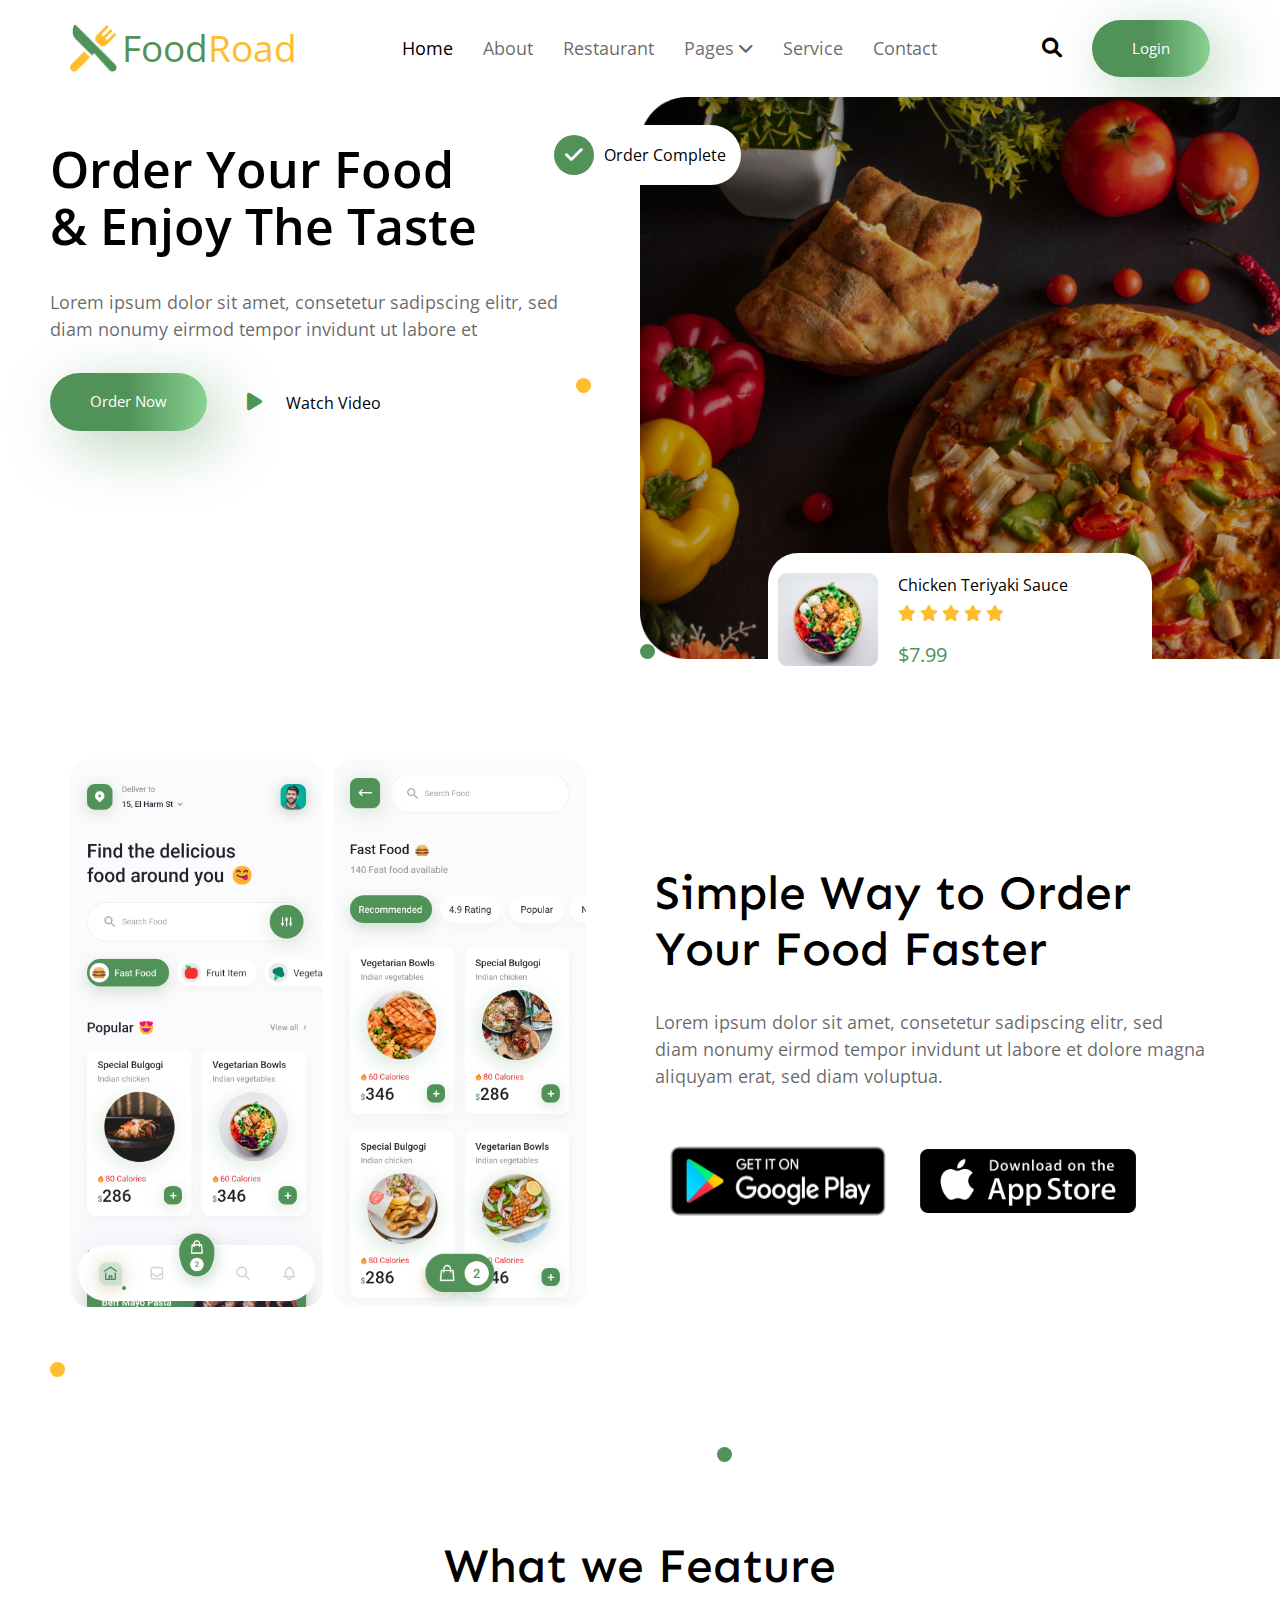
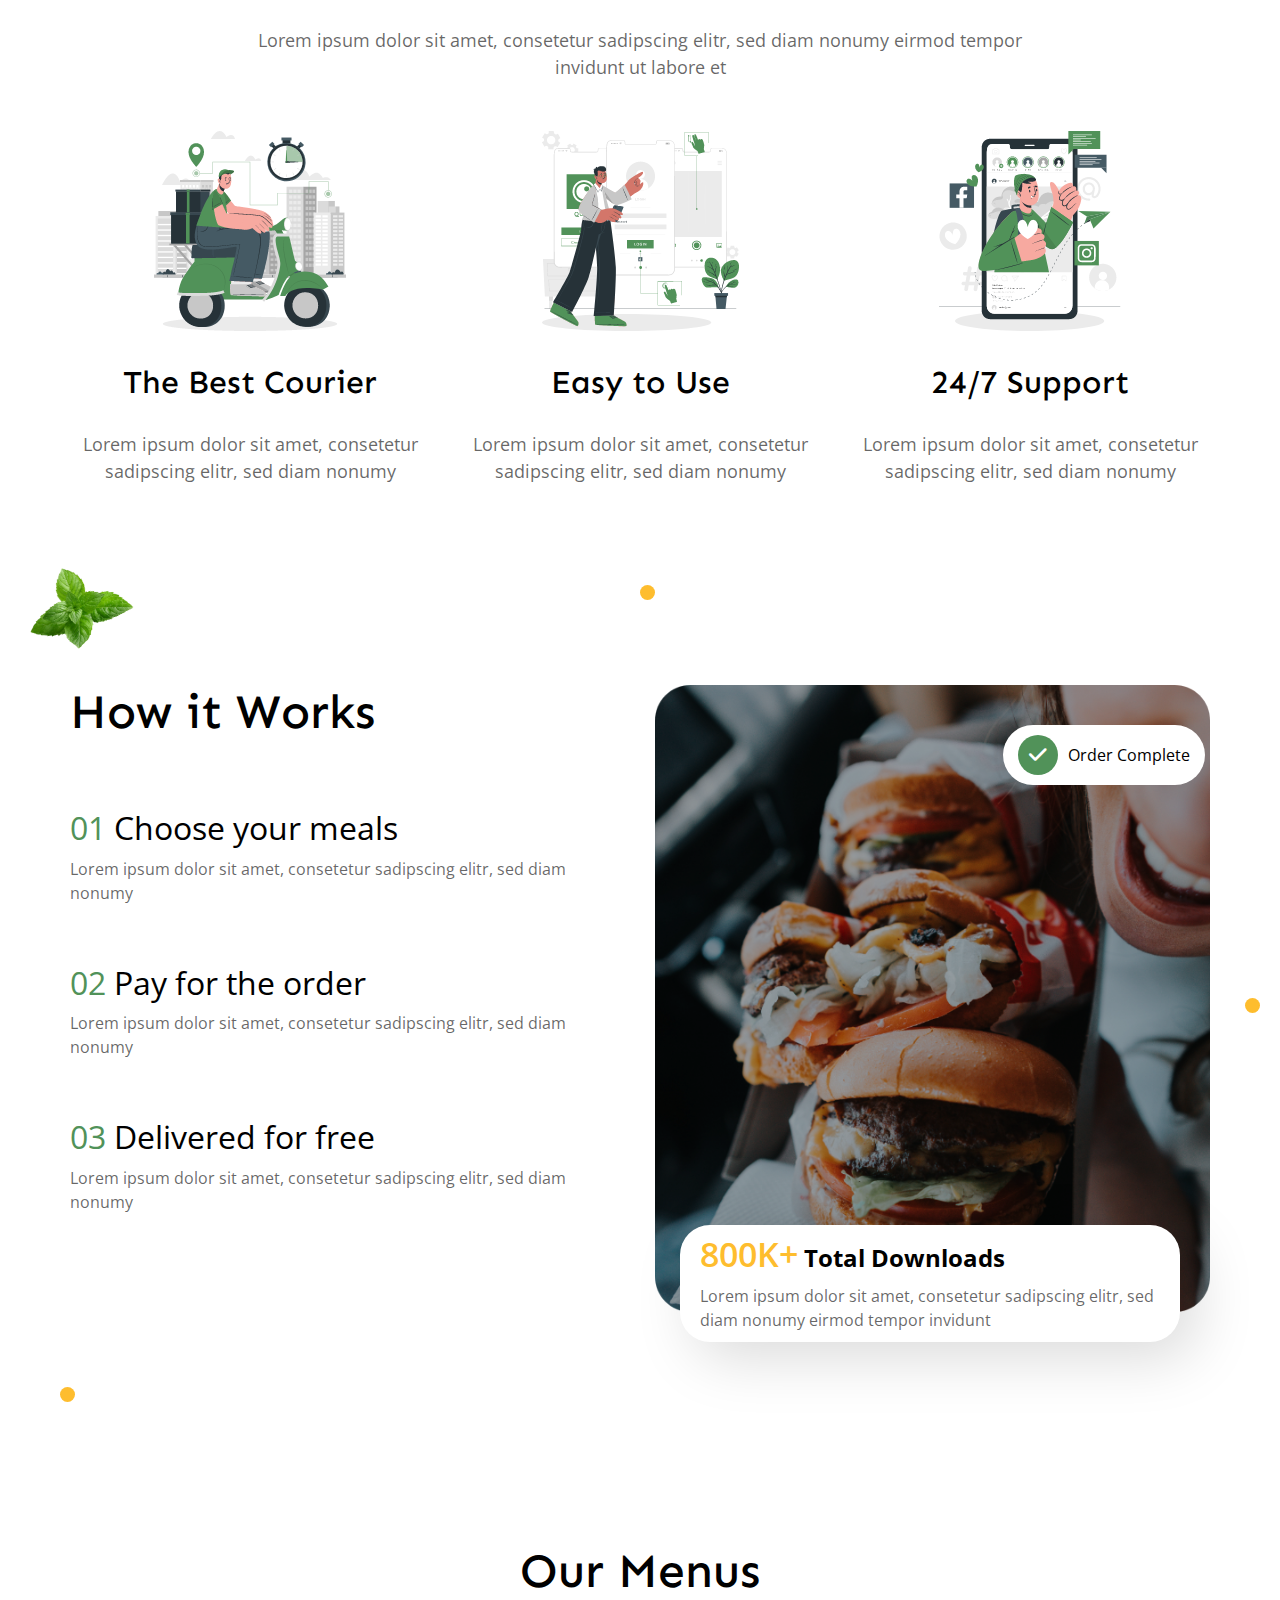
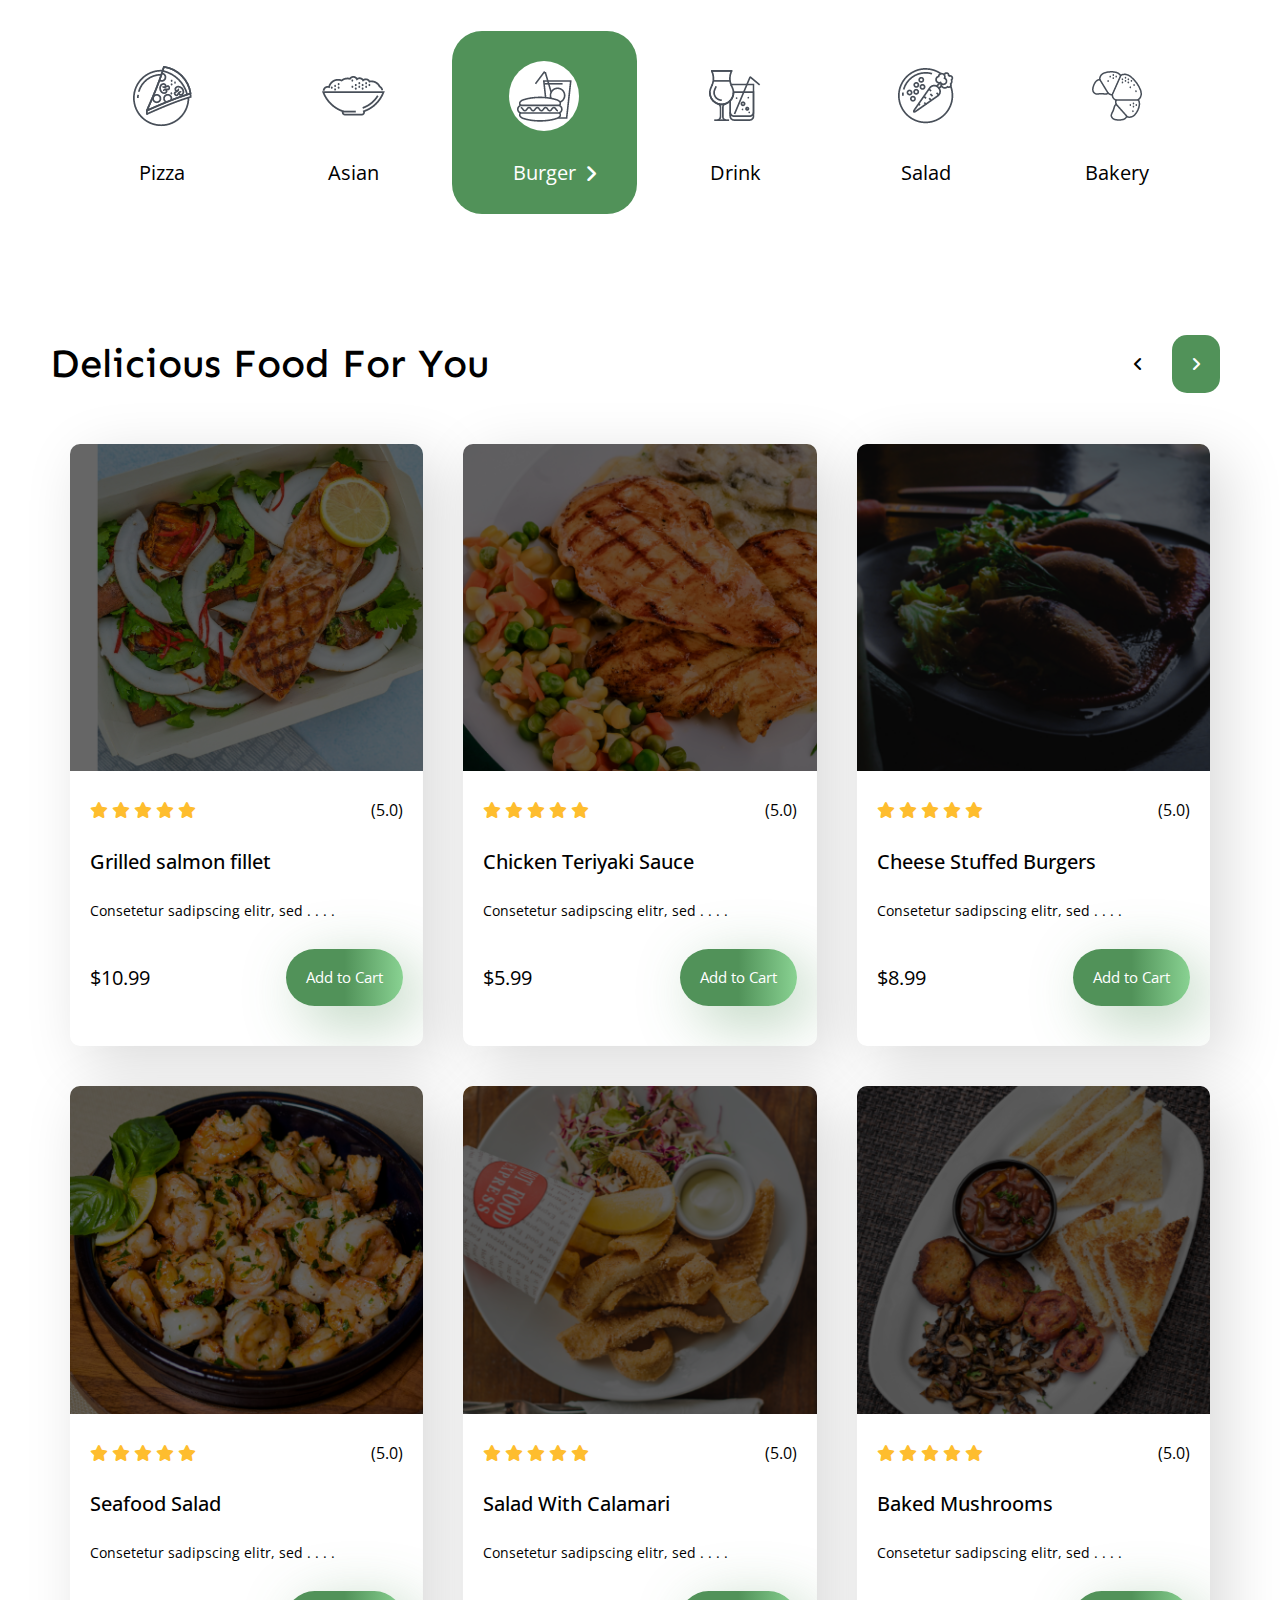
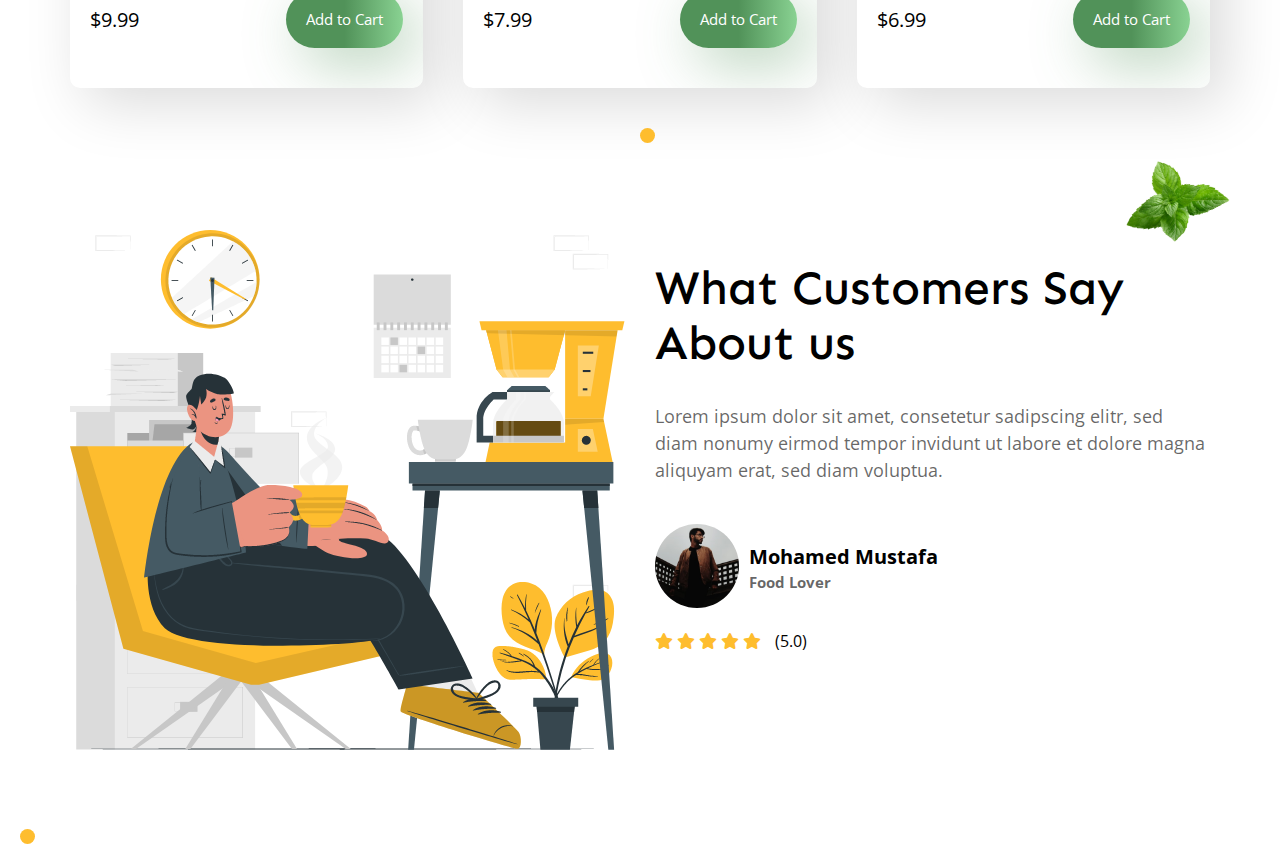
==== commit e84de0ec: "Added the customers Section" ====
--- a/index.html
+++ b/index.html
@@ -426,5 +426,48 @@
       </div>
     </div>
     <!-- End Food -->
+    <!-- Start Customers -->
+    <div class="customers">
+      <div class="container">
+        <div class="image">
+          <img src="./photos/Coffee break-cuate.png" alt="photo" />
+        </div>
+        <div class="text">
+          <div class="main-title">
+            <h1>What Customers Say About us</h1>
+            <p>
+              Lorem ipsum dolor sit amet, consetetur sadipscing elitr, sed diam
+              nonumy eirmod tempor invidunt ut labore et dolore magna aliquyam
+              erat, sed diam voluptua.
+            </p>
+          </div>
+          <div class="user">
+            <div class="porfile">
+              <div class="photo">
+                <img src="./photos/customer.png" alt="photo" />
+              </div>
+              <div class="cont">
+                <h3>Mohamed Mustafa</h3>
+                <span>Food Lover</span>
+              </div>
+            </div>
+            <div class="rate">
+              <i class="fa-solid fa-star"></i>
+              <i class="fa-solid fa-star"></i>
+              <i class="fa-solid fa-star"></i>
+              <i class="fa-solid fa-star"></i>
+              <i class="fa-solid fa-star"></i>
+              <span>(5.0)</span>
+            </div>
+          </div>
+        </div>
+      </div>
+      <div class="plant">
+        <img src="./photos/pngwing.com (17).png" alt="photo" />
+      </div>
+      <div class="dot y"></div>
+      <div class="dot y"></div>
+    </div>
+    <!-- End Customers -->
   </body>
 </html>
--- a/css/main.css
+++ b/css/main.css
@@ -1219,3 +1219,110 @@
 }
 
 /* End Food */
+
+/* Start Customers */
+
+.customers {
+  padding-top: var(--section-pad, 100px);
+  padding-bottom: var(--section-pad, 100px);
+  position: relative;
+}
+
+.customers .container {
+  display: flex;
+  justify-content: space-between;
+}
+
+@media (max-width: 768px) {
+  .customers .container {
+    flex-direction: column;
+  }
+}
+
+.customers .container > div {
+  flex-basis: calc((100% - 30px) / 2);
+}
+
+@media (max-width: 768px) {
+  .customers .image {
+    order: 2;
+  }
+}
+
+.customers .image img {
+  width: 100%;
+}
+
+@media (max-width: 991px) {
+  .customers .text .main-title h1 {
+    font-size: 30px;
+  }
+}
+
+@media (max-width: 768px) {
+  .customers .text .main-title h1 {
+    font-size: 35px;
+  }
+}
+
+@media (max-width: 768px) {
+  .customers .text {
+    order: 1;
+    margin-bottom: 20px;
+  }
+}
+
+.customers .text .main-title p {
+  width: 100%;
+  margin-bottom: 40px;
+}
+
+.customers .text .porfile {
+  display: flex;
+  align-items: center;
+  margin-bottom: 20px;
+}
+
+.customers .text .porfile .photo {
+  margin-right: 10px;
+}
+
+.customers .text .porfile .cont h3 {
+  font-size: 20px;
+  color: var(--bl-color, #000);
+  margin-bottom: 5px;
+}
+
+.customers .text .porfile .cont span {
+  color: var(--para-color, rgba(0, 0, 0 60%));
+  font-size: 15px;
+  font-weight: bold;
+}
+
+.customers .text .rate i {
+  color: var(--sec-color, #febd2e);
+}
+
+.customers .text .rate span {
+  display: inline-block;
+  margin-left: 10px;
+}
+
+.customers .plant {
+  position: absolute;
+  top: 0;
+  right: 30px;
+}
+
+.customers .dot.y {
+  top: 0;
+  left: 50%;
+}
+
+.customers .dot.y:last-of-type {
+  top: auto;
+  bottom: 10px;
+  left: 20px;
+}
+
+/* End Customers */
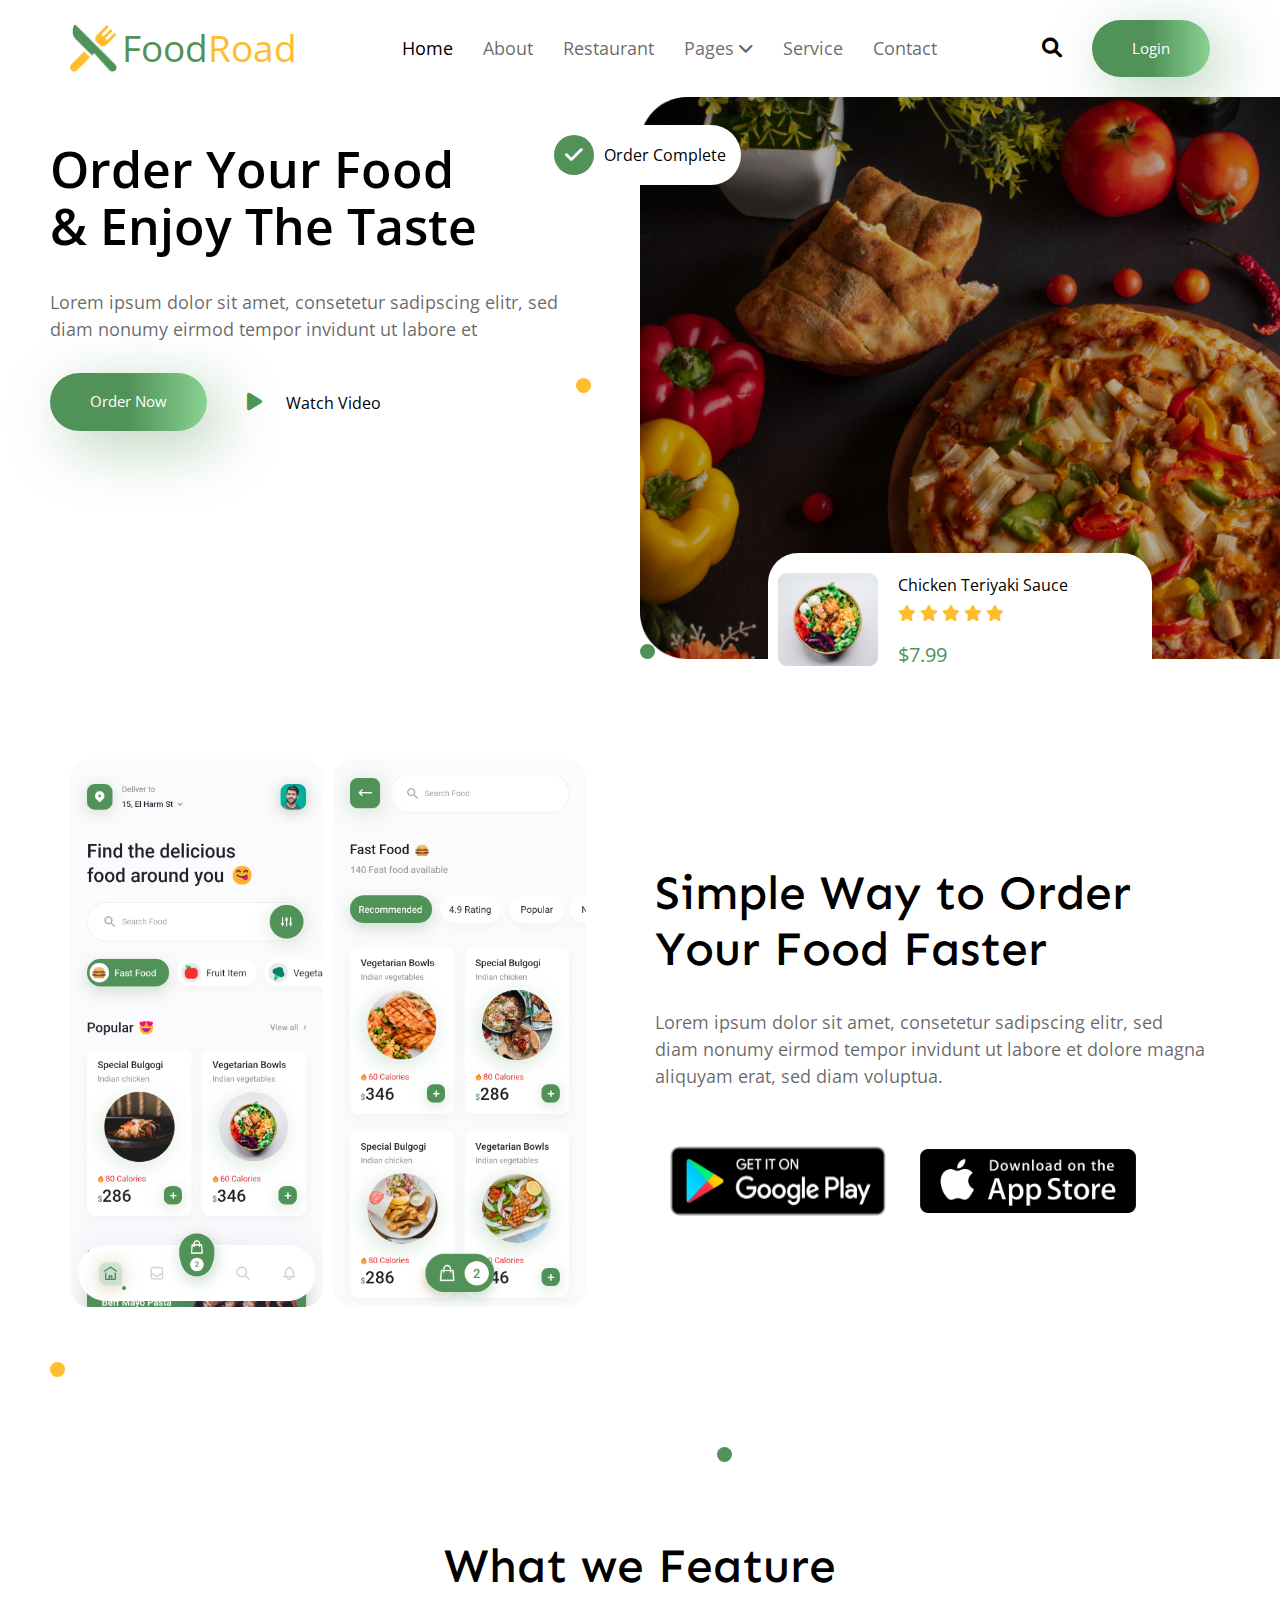
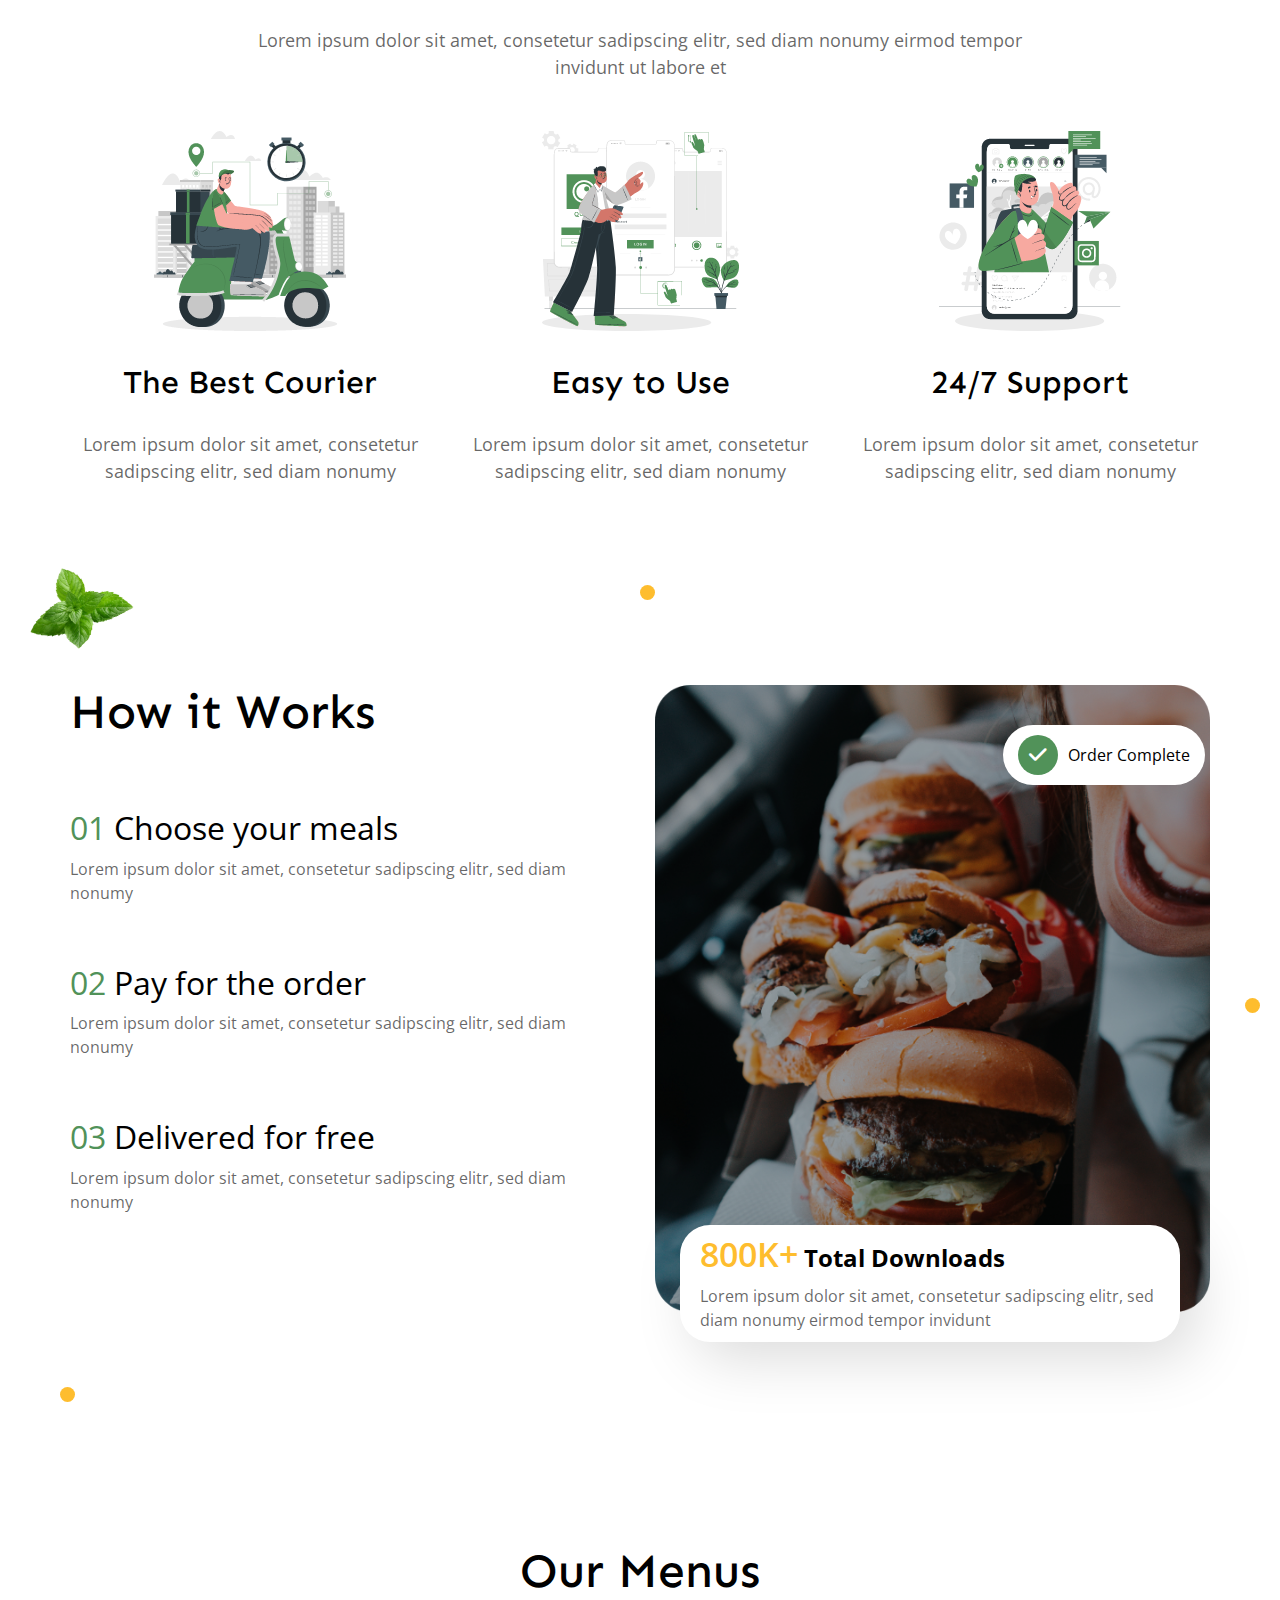
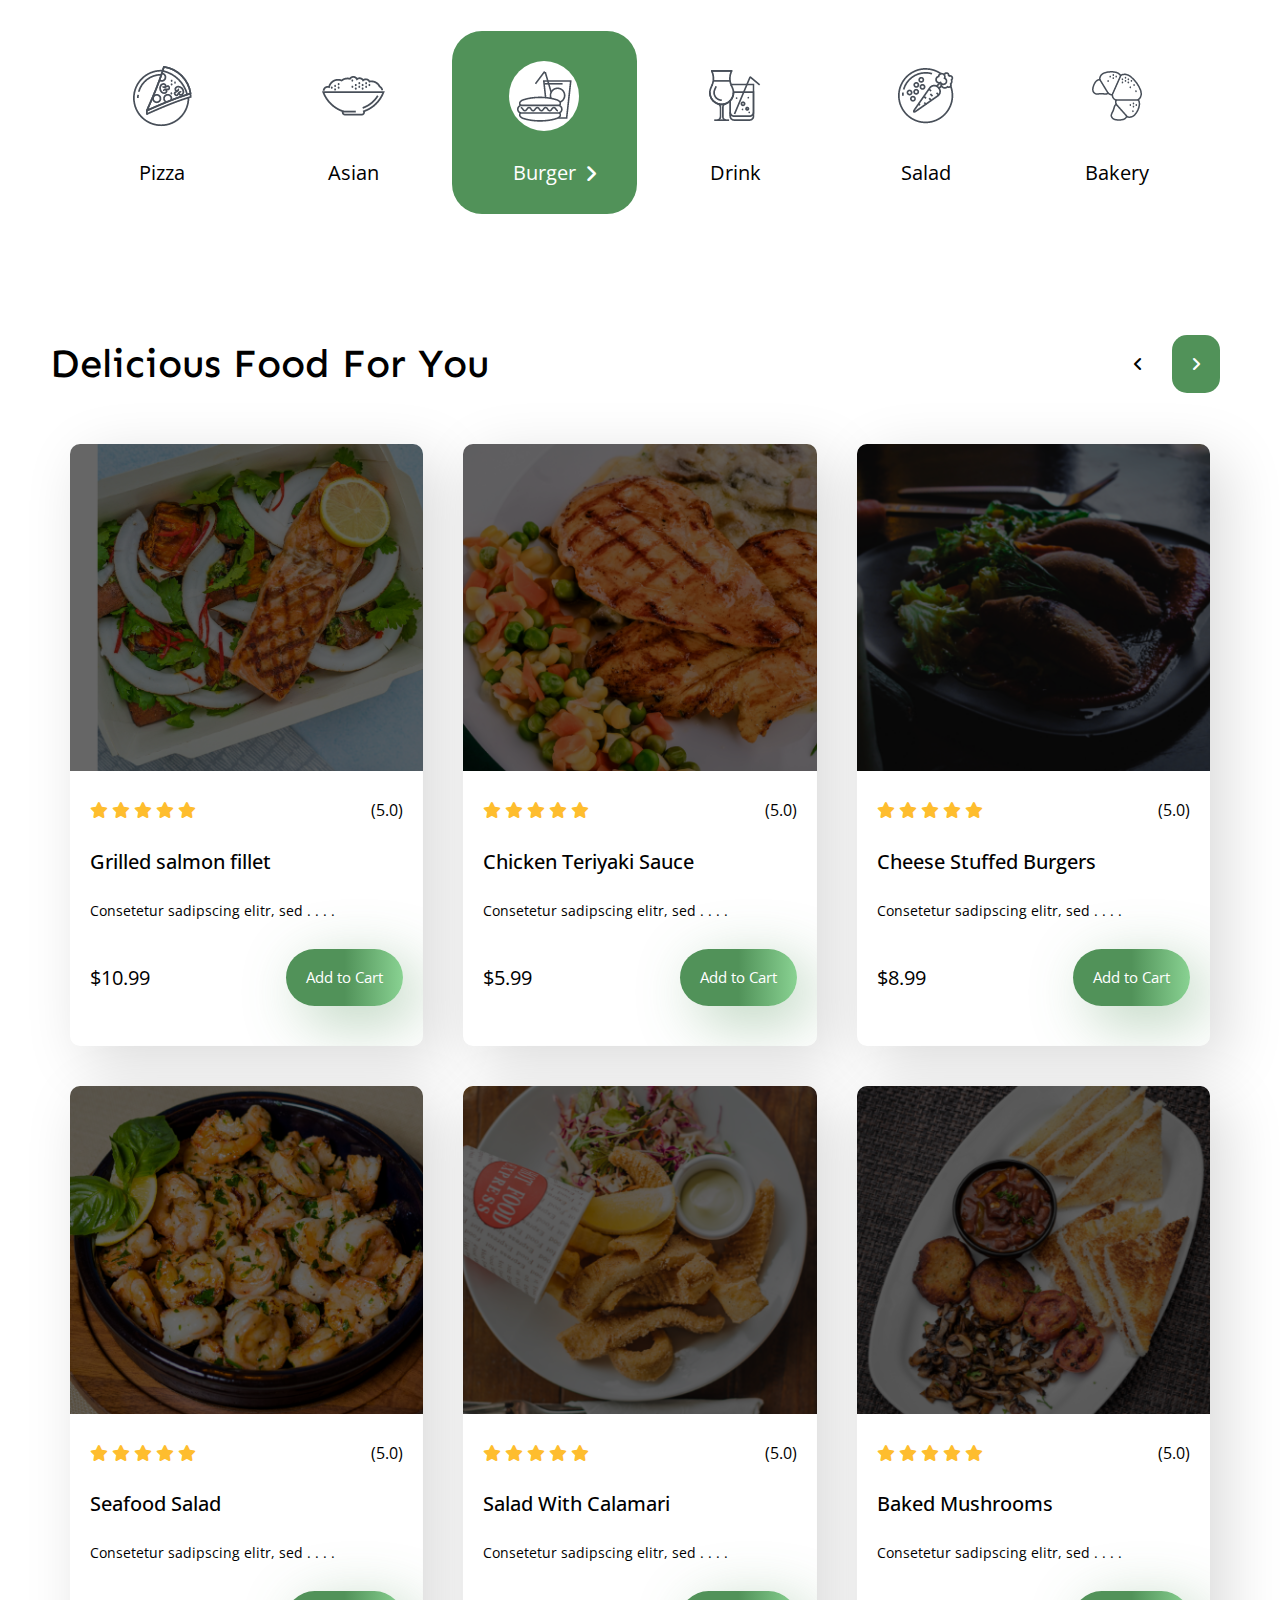
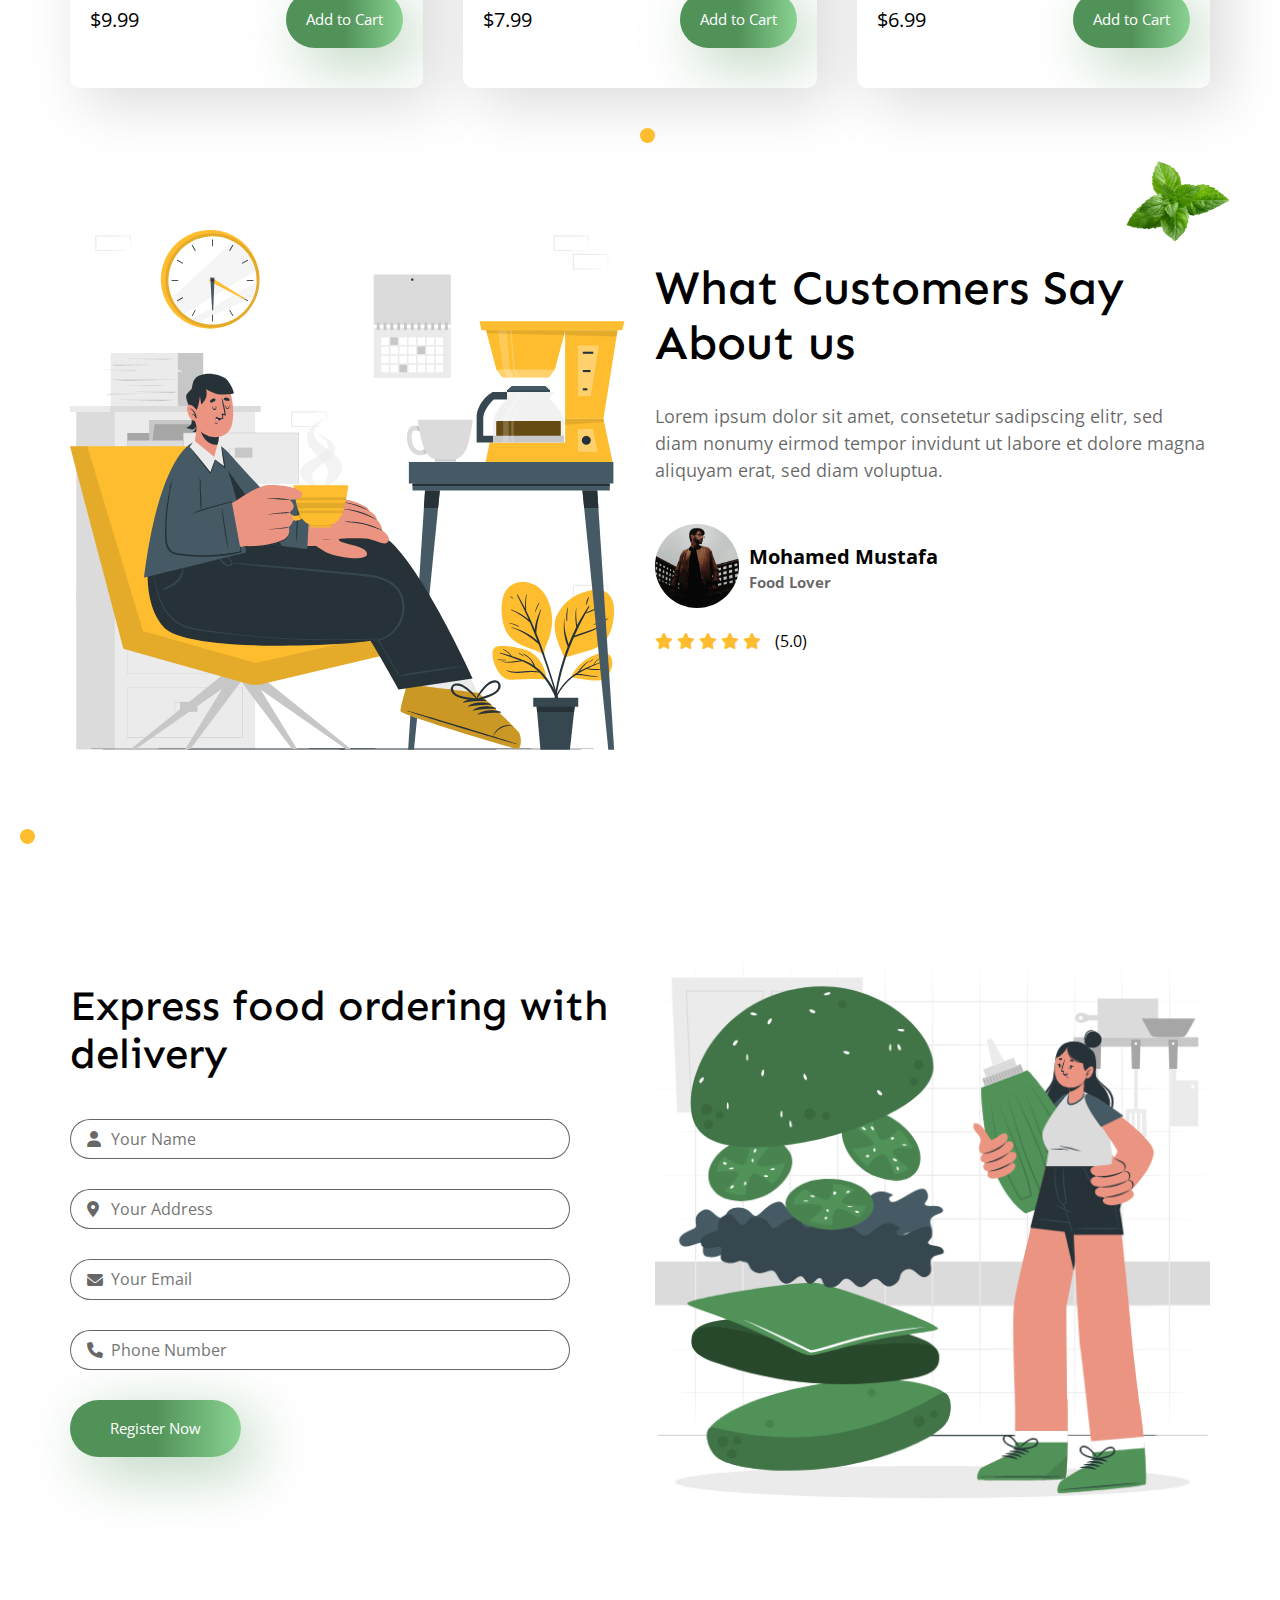
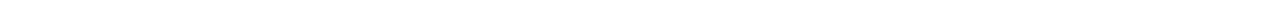
==== commit f067b5e4: "Added the order section" ====
--- a/index.html
+++ b/index.html
@@ -469,5 +469,40 @@
       <div class="dot y"></div>
     </div>
     <!-- End Customers -->
+    <!-- Start Order -->
+    <div class="order">
+      <div class="container">
+        <div class="text">
+          <div class="main-title">
+            <h1>Express food ordering with delivery</h1>
+          </div>
+          <div class="app">
+            <form action="">
+              <div class="feild">
+                <i class="fa-solid fa-user"></i>
+                <input type="text" placeholder="Your Name" />
+              </div>
+              <div class="feild">
+                <i class="fa-solid fa-location-dot"></i>
+                <input type="text" placeholder="Your Address" />
+              </div>
+              <div class="feild">
+                <i class="fa-solid fa-envelope"></i>
+                <input type="email" placeholder="Your Email" />
+              </div>
+              <div class="feild">
+                <i class="fa-solid fa-phone"></i>
+                <input type="tel" placeholder="Phone Number" />
+              </div>
+            </form>
+            <a href="#" class="button">Register Now</a>
+          </div>
+        </div>
+        <div class="image">
+          <img src="./photos/Deconstructed food-cuate.png" alt="" />
+        </div>
+      </div>
+    </div>
+    <!-- End Order -->
   </body>
 </html>
--- a/css/main.css
+++ b/css/main.css
@@ -1326,3 +1326,90 @@
 }
 
 /* End Customers */
+
+/* Start Order */
+
+.order {
+  padding-top: var(--section-pad, 100px);
+  padding-bottom: var(--section-pad, 100px);
+}
+
+.order .container {
+  display: flex;
+  justify-content: space-between;
+}
+
+@media (max-width: 768px) {
+  .order .container {
+    flex-direction: column;
+  }
+}
+
+.order .container > div {
+  flex-basis: calc((100% - 30px) / 2);
+}
+
+@media (max-width: 768px) {
+  .order .text {
+    margin-bottom: 30px;
+  }
+}
+
+.order .text .main-title h1 {
+  font-size: 42px;
+  margin-bottom: 40px;
+}
+
+@media (max-width: 991px) {
+  .order .text .main-title h1 {
+    font-size: 30px;
+    margin-bottom: 20px;
+  }
+}
+
+.order .text .app {
+  display: flex;
+  flex-direction: column;
+  justify-content: center;
+}
+
+.order .text .app .feild {
+  margin-bottom: 30px;
+  position: relative;
+}
+
+.order .text .app .feild input {
+  width: 100%;
+  padding: 10px 30px 10px 40px;
+  border: 1px solid var(--para-color, rgba(0, 0, 0, 60%));
+  border-radius: 30px;
+  -webkit-border-radius: 30px;
+  -moz-border-radius: 30px;
+  -ms-border-radius: 30px;
+  -o-border-radius: 30px;
+  outline: none;
+}
+
+@media (min-width: 1199px) {
+  .order .text .app .feild input {
+    width: 90%;
+  }
+}
+
+.order .text .app .feild i {
+  position: absolute;
+  top: 50%;
+  left: 17px;
+  transform: translateY(-50%);
+  -webkit-transform: translateY(-50%);
+  -moz-transform: translateY(-50%);
+  -ms-transform: translateY(-50%);
+  -o-transform: translateY(-50%);
+  color: var(--para-color, rgba(0, 0, 0, 60%));
+}
+
+.order .image img {
+  width: 100%;
+}
+
+/* End Order */
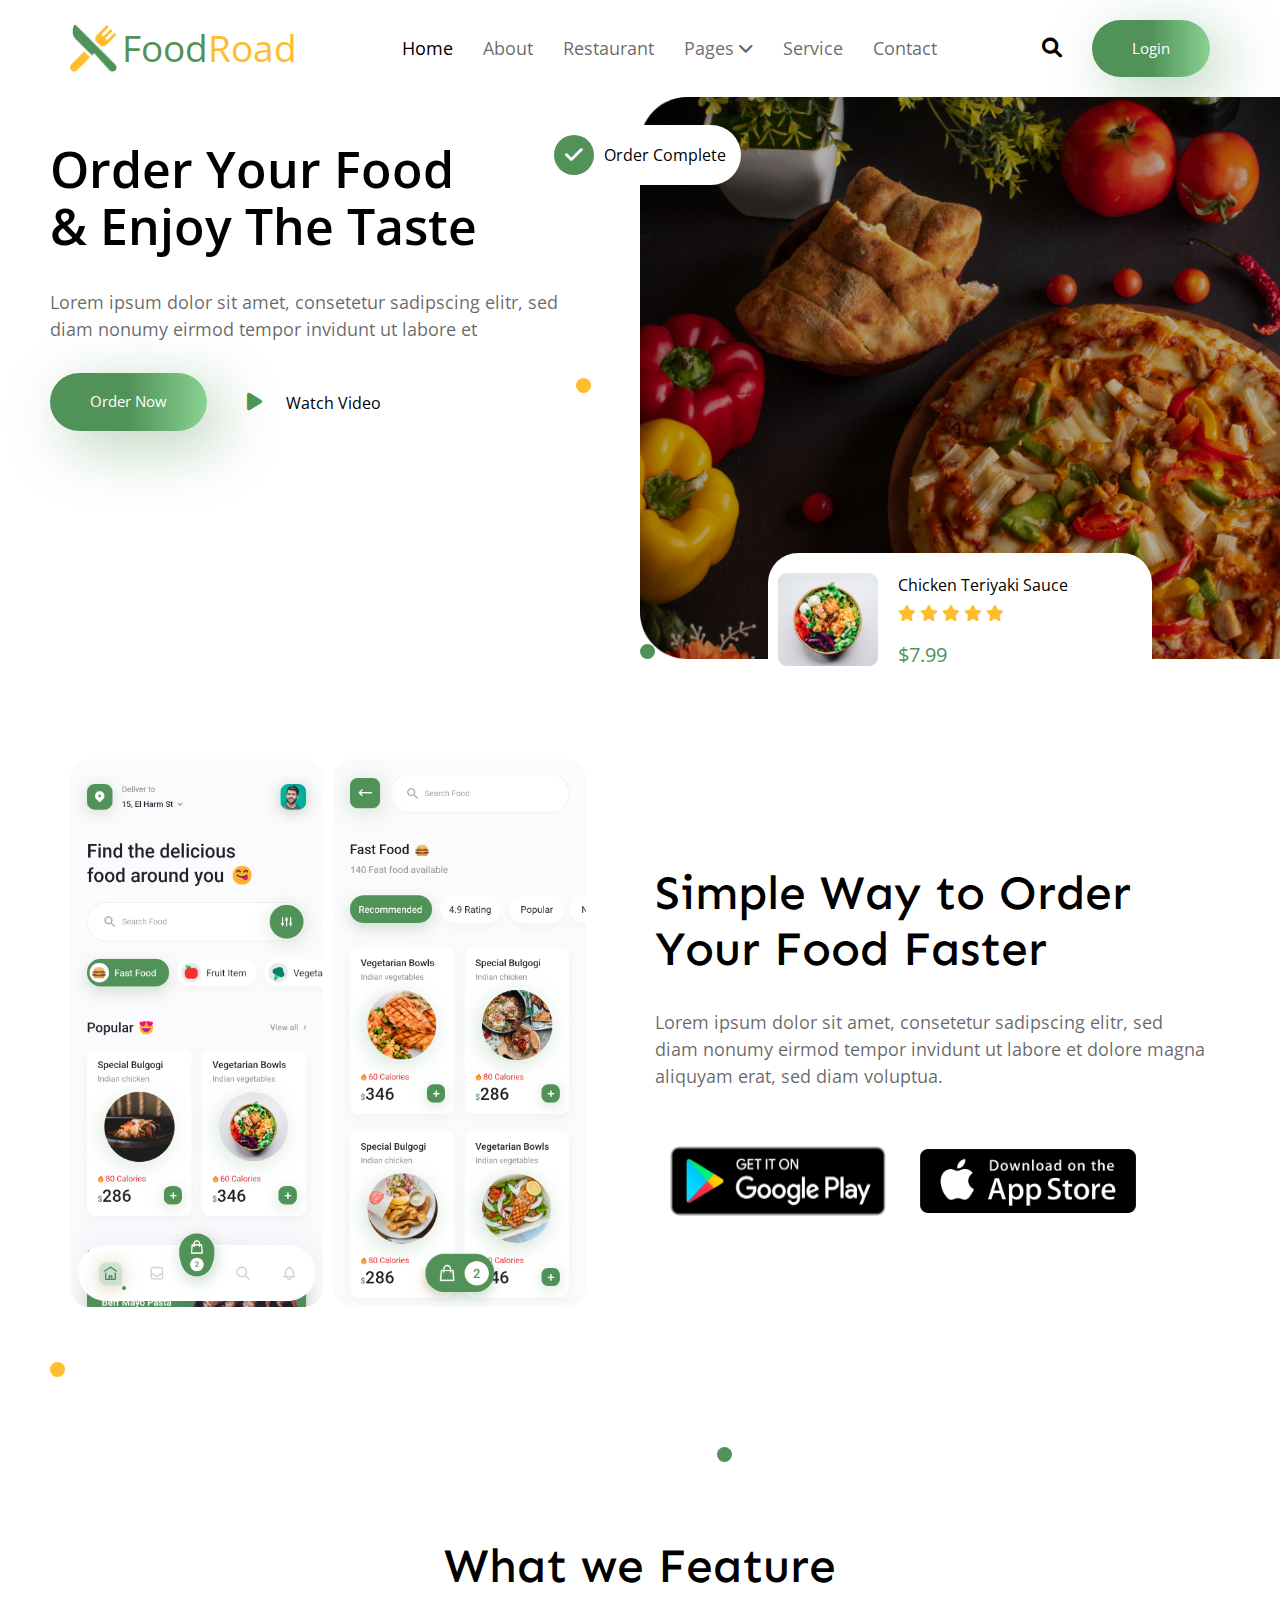
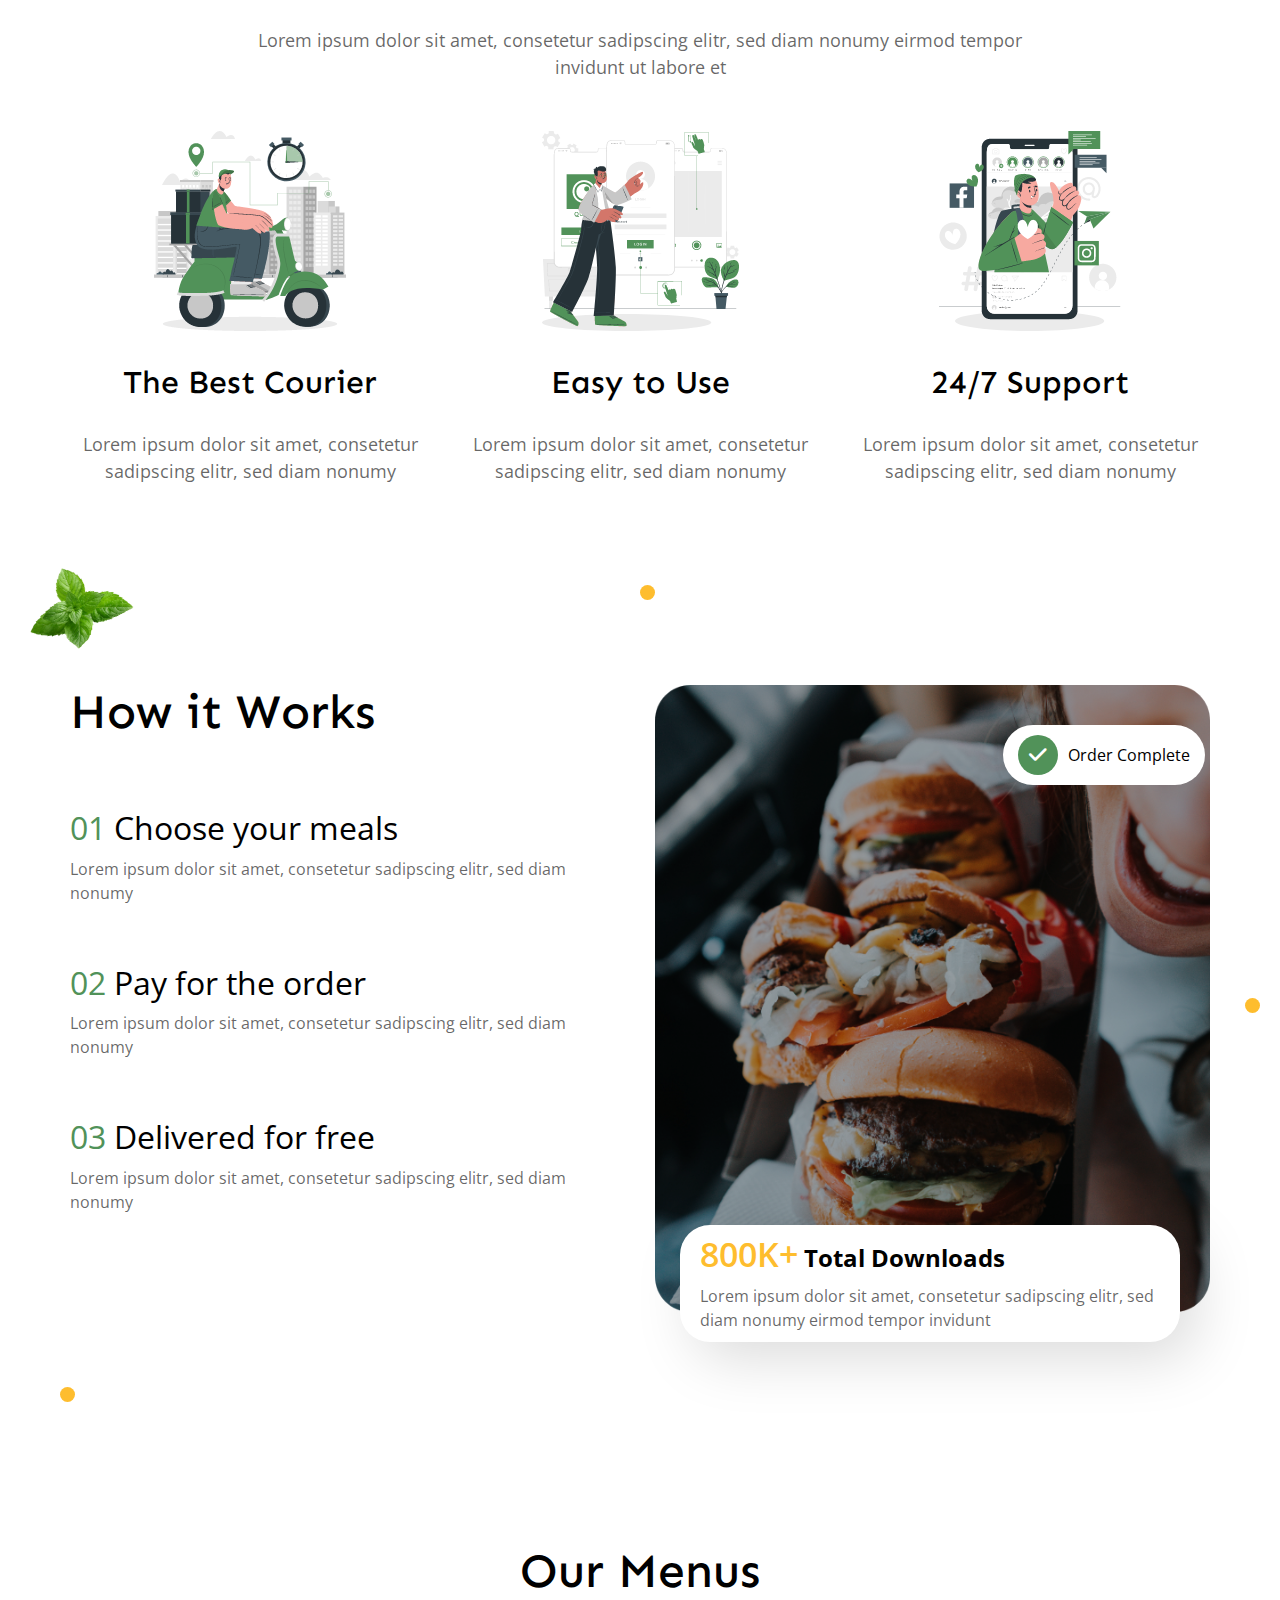
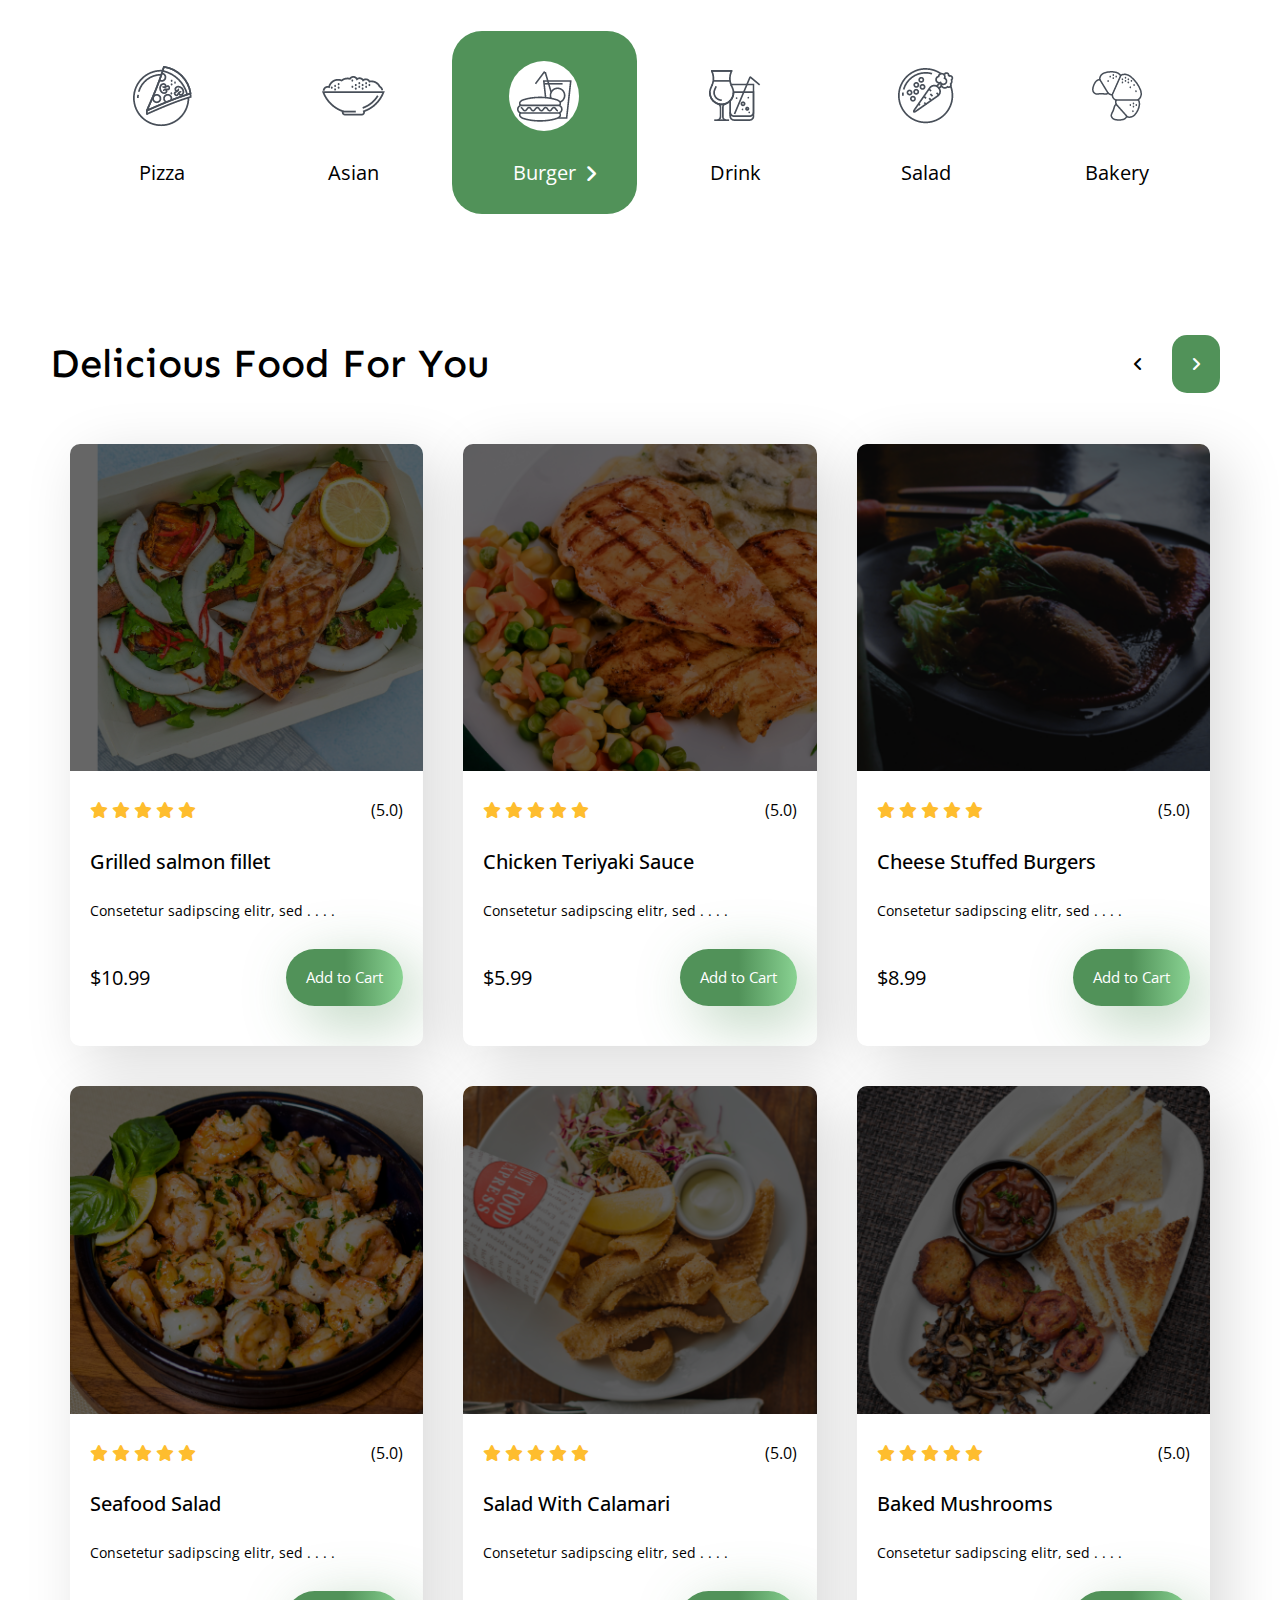
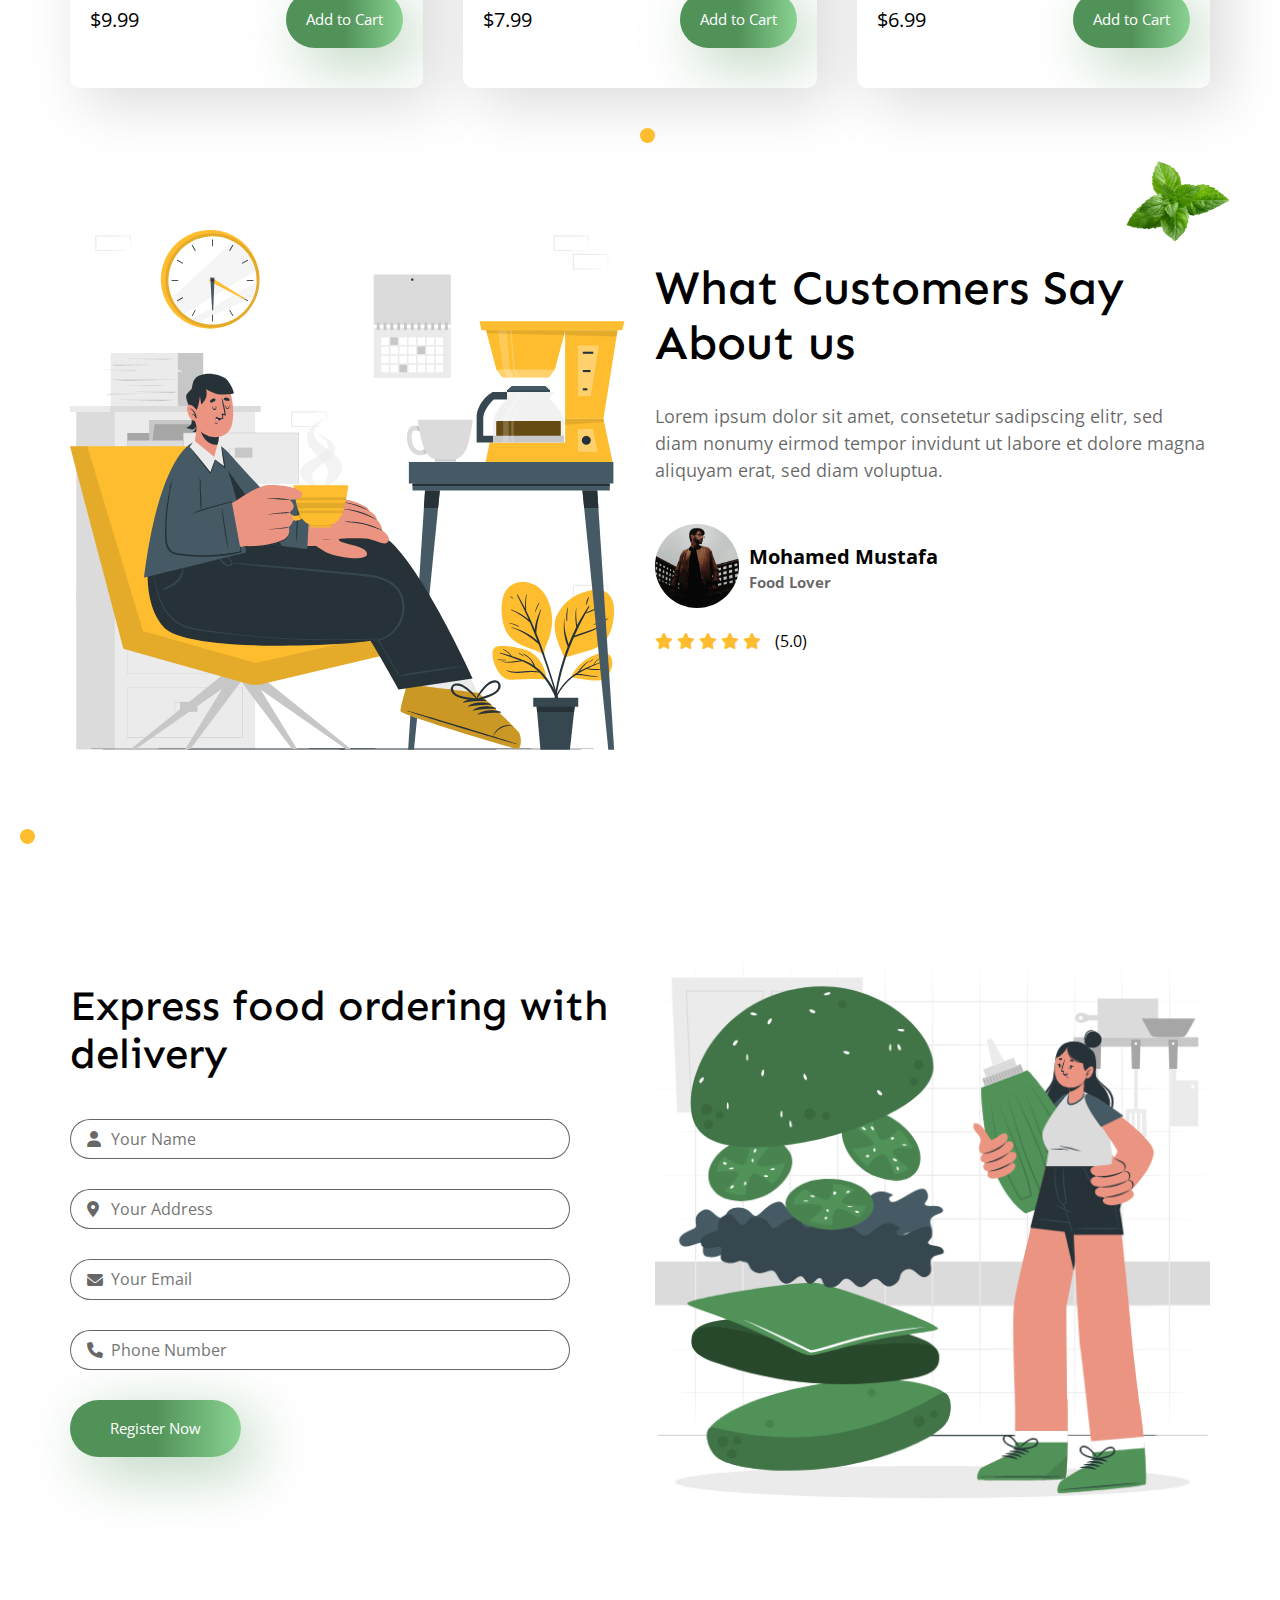
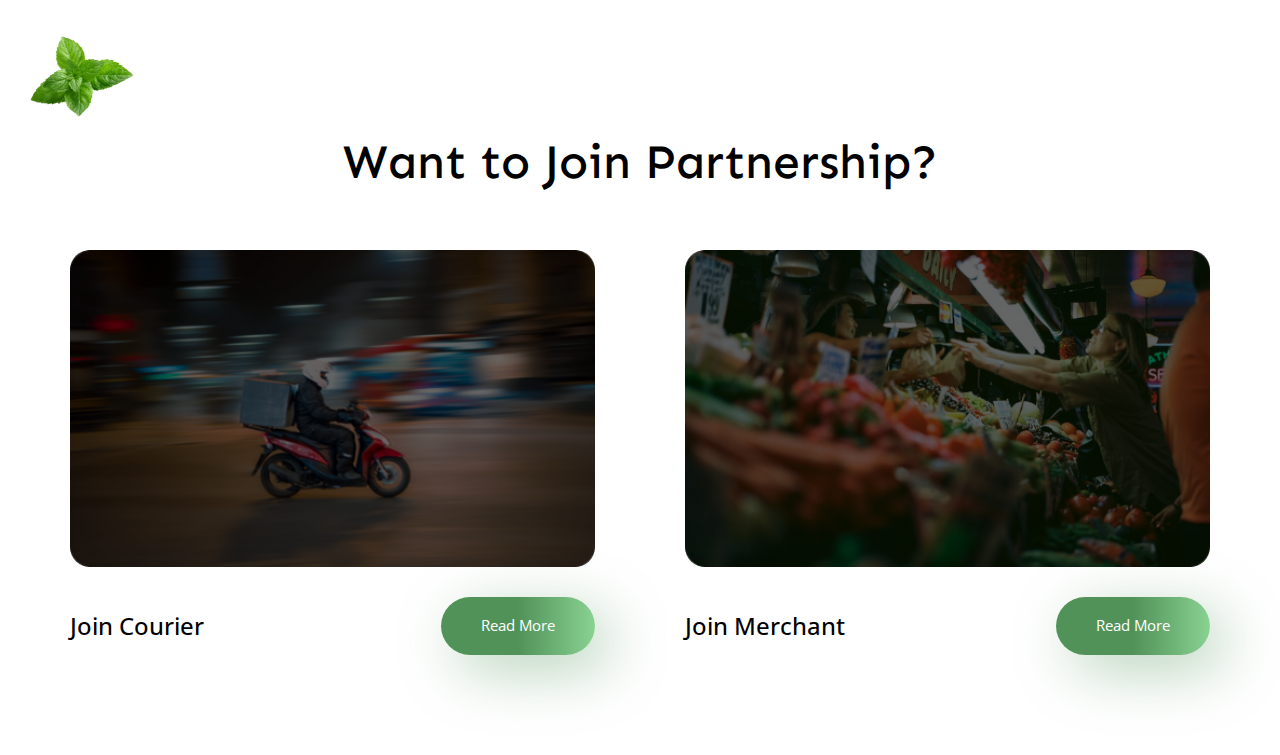
==== commit f9d2ea5e: "Added the partnership Section" ====
--- a/index.html
+++ b/index.html
@@ -504,5 +504,35 @@
       </div>
     </div>
     <!-- End Order -->
+    <!-- Start Partnership -->
+    <div class="partnership">
+      <div class="main-title">
+        <h1>Want to Join Partnership?</h1>
+      </div>
+      <div class="container">
+        <div class="item">
+          <div class="image">
+            <img src="./photos/part-1.png" alt="photo" />
+          </div>
+          <div class="bar">
+            <h3>Join Courier</h3>
+            <a href="#" class="button">Read More</a>
+          </div>
+        </div>
+        <div class="item">
+          <div class="image">
+            <img src="./photos/part-2.png" alt="photo" />
+          </div>
+          <div class="bar">
+            <h3>Join Merchant</h3>
+            <a href="#" class="button">Read More</a>
+          </div>
+        </div>
+      </div>
+      <div class="plant">
+        <img src="./photos/pngwing.com (17).png" alt="photo" />
+      </div>
+    </div>
+    <!-- End Partnership -->
   </body>
 </html>
--- a/css/main.css
+++ b/css/main.css
@@ -1413,3 +1413,95 @@
 }
 
 /* End Order */
+
+/* Start Partnership */
+
+.partnership {
+  padding-top: var(--section-pad, 100px);
+  padding-bottom: var(--section-pad, 100px);
+  position: relative;
+}
+
+.partnership .main-title {
+  text-align: center;
+  margin-bottom: 60px;
+}
+
+.partnership .container {
+  display: flex;
+  justify-content: space-between;
+  align-items: center;
+}
+
+@media (max-width: 768px) {
+  .partnership .container {
+    flex-direction: column;
+  }
+}
+
+.partnership .item {
+  flex-basis: calc((100% - 90px) / 2);
+}
+
+@media (max-width: 768px) {
+  .partnership .item {
+    margin-bottom: 30px;
+  }
+}
+
+.partnership .item .image {
+  position: relative;
+  margin-bottom: 30px;
+}
+
+.partnership .item .image::before {
+  position: absolute;
+  content: "";
+  top: 0;
+  left: 0;
+  width: 100%;
+  height: 100%;
+  background-color: rgba(0, 0, 0, 60%);
+  z-index: 1;
+  border-radius: 20px;
+  -webkit-border-radius: 20px;
+  -moz-border-radius: 20px;
+  -ms-border-radius: 20px;
+  -o-border-radius: 20px;
+}
+
+.partnership .item img {
+  width: 100%;
+  vertical-align: top;
+}
+
+.partnership .item .bar {
+  display: flex;
+  justify-content: space-between;
+  align-items: center;
+}
+
+.partnership .item .bar h3 {
+  font-weight: 500;
+  font-size: 24px;
+}
+
+@media (max-width: 991px) {
+  .partnership .item .bar h3 {
+    font-size: 20px;
+  }
+}
+
+@media (max-width: 991px) {
+  .partnership .item .bar a {
+    padding: 13px 30px;
+  }
+}
+
+.partnership .plant {
+  position: absolute;
+  top: 0;
+  left: 0;
+}
+
+/* End Partnership */
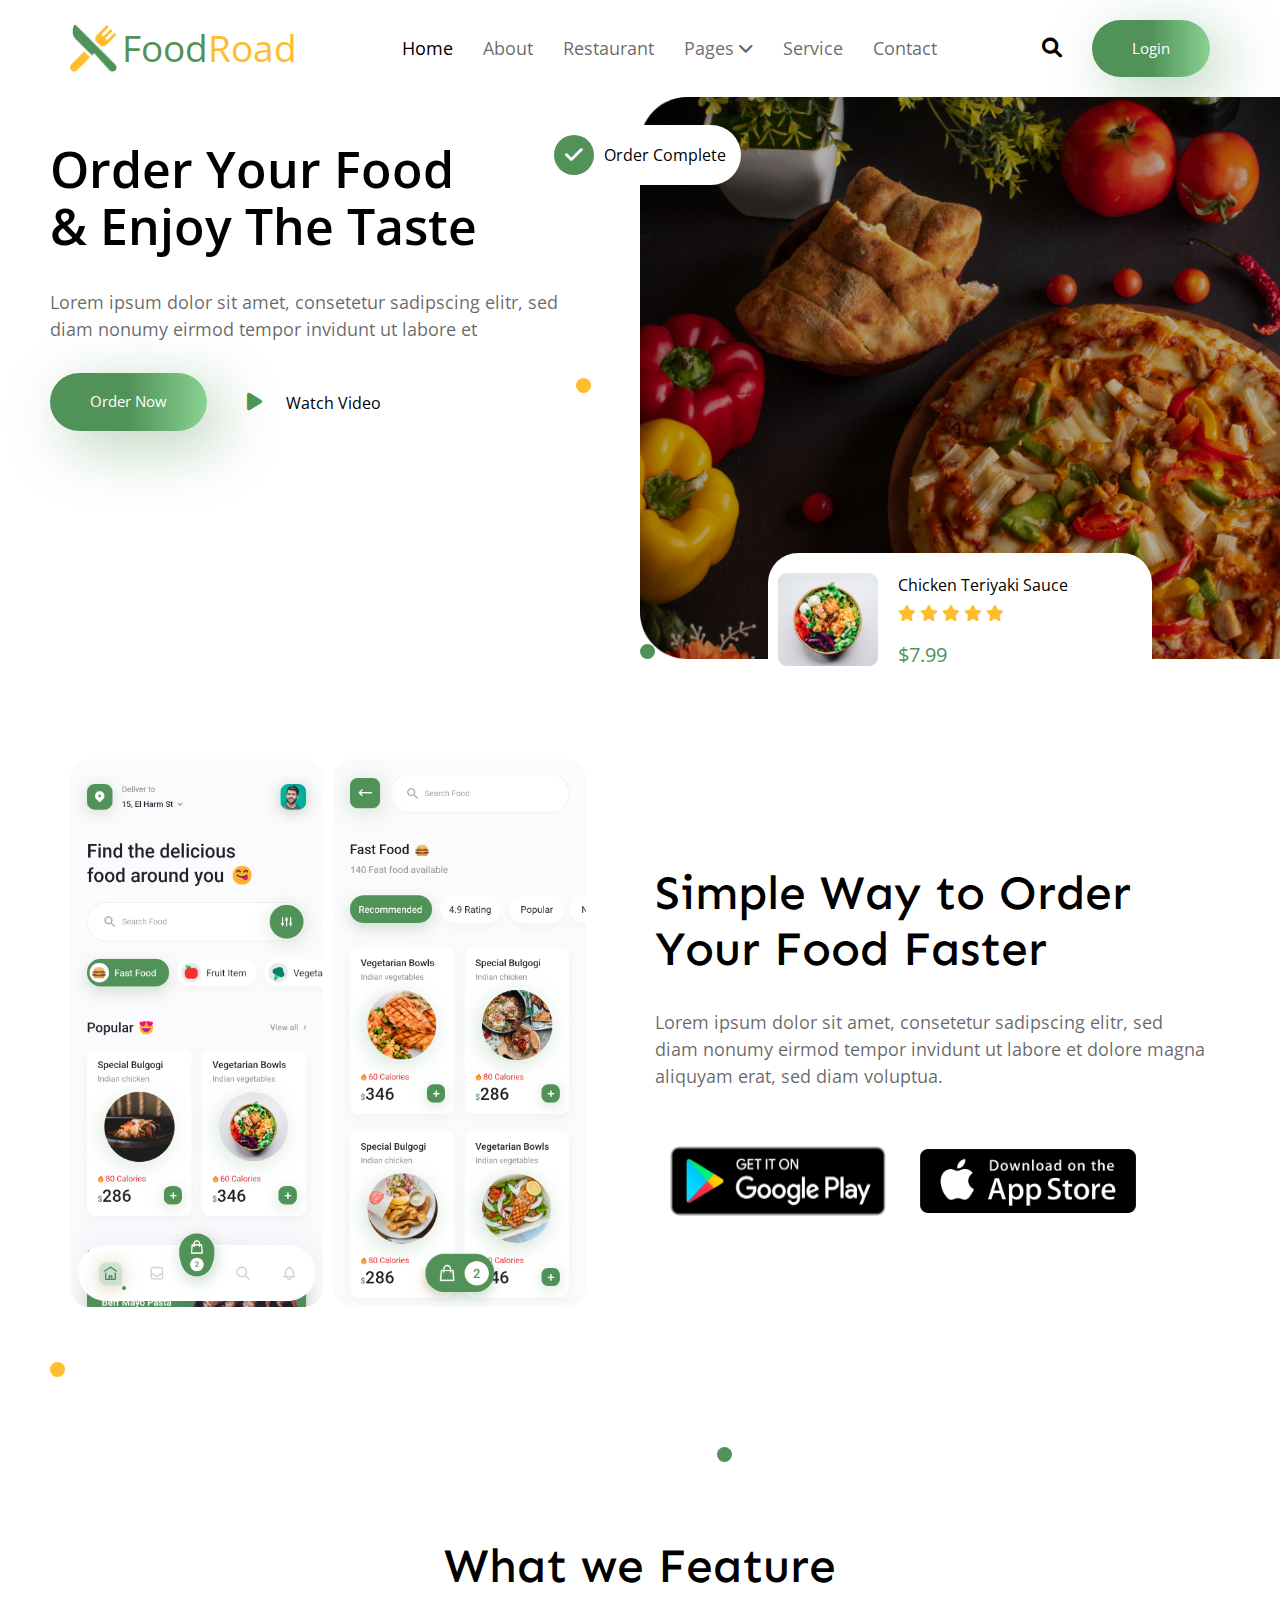
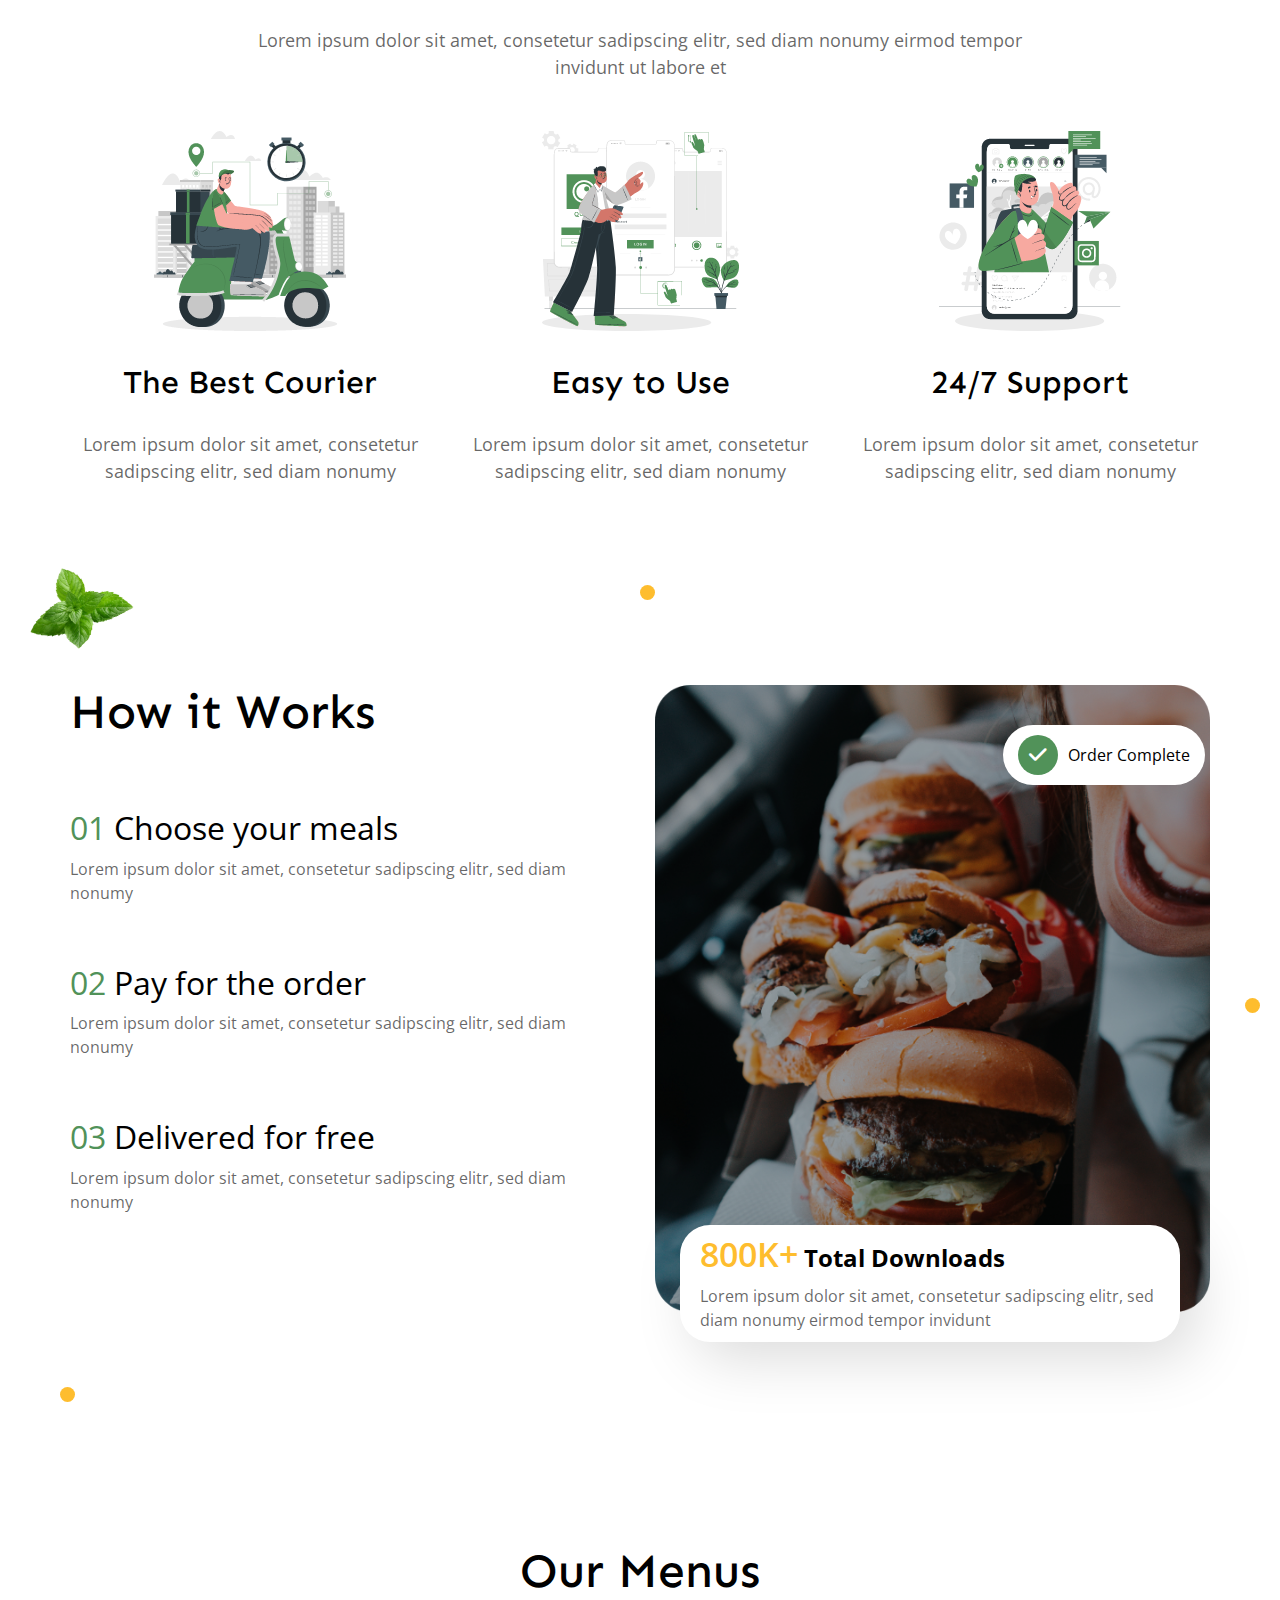
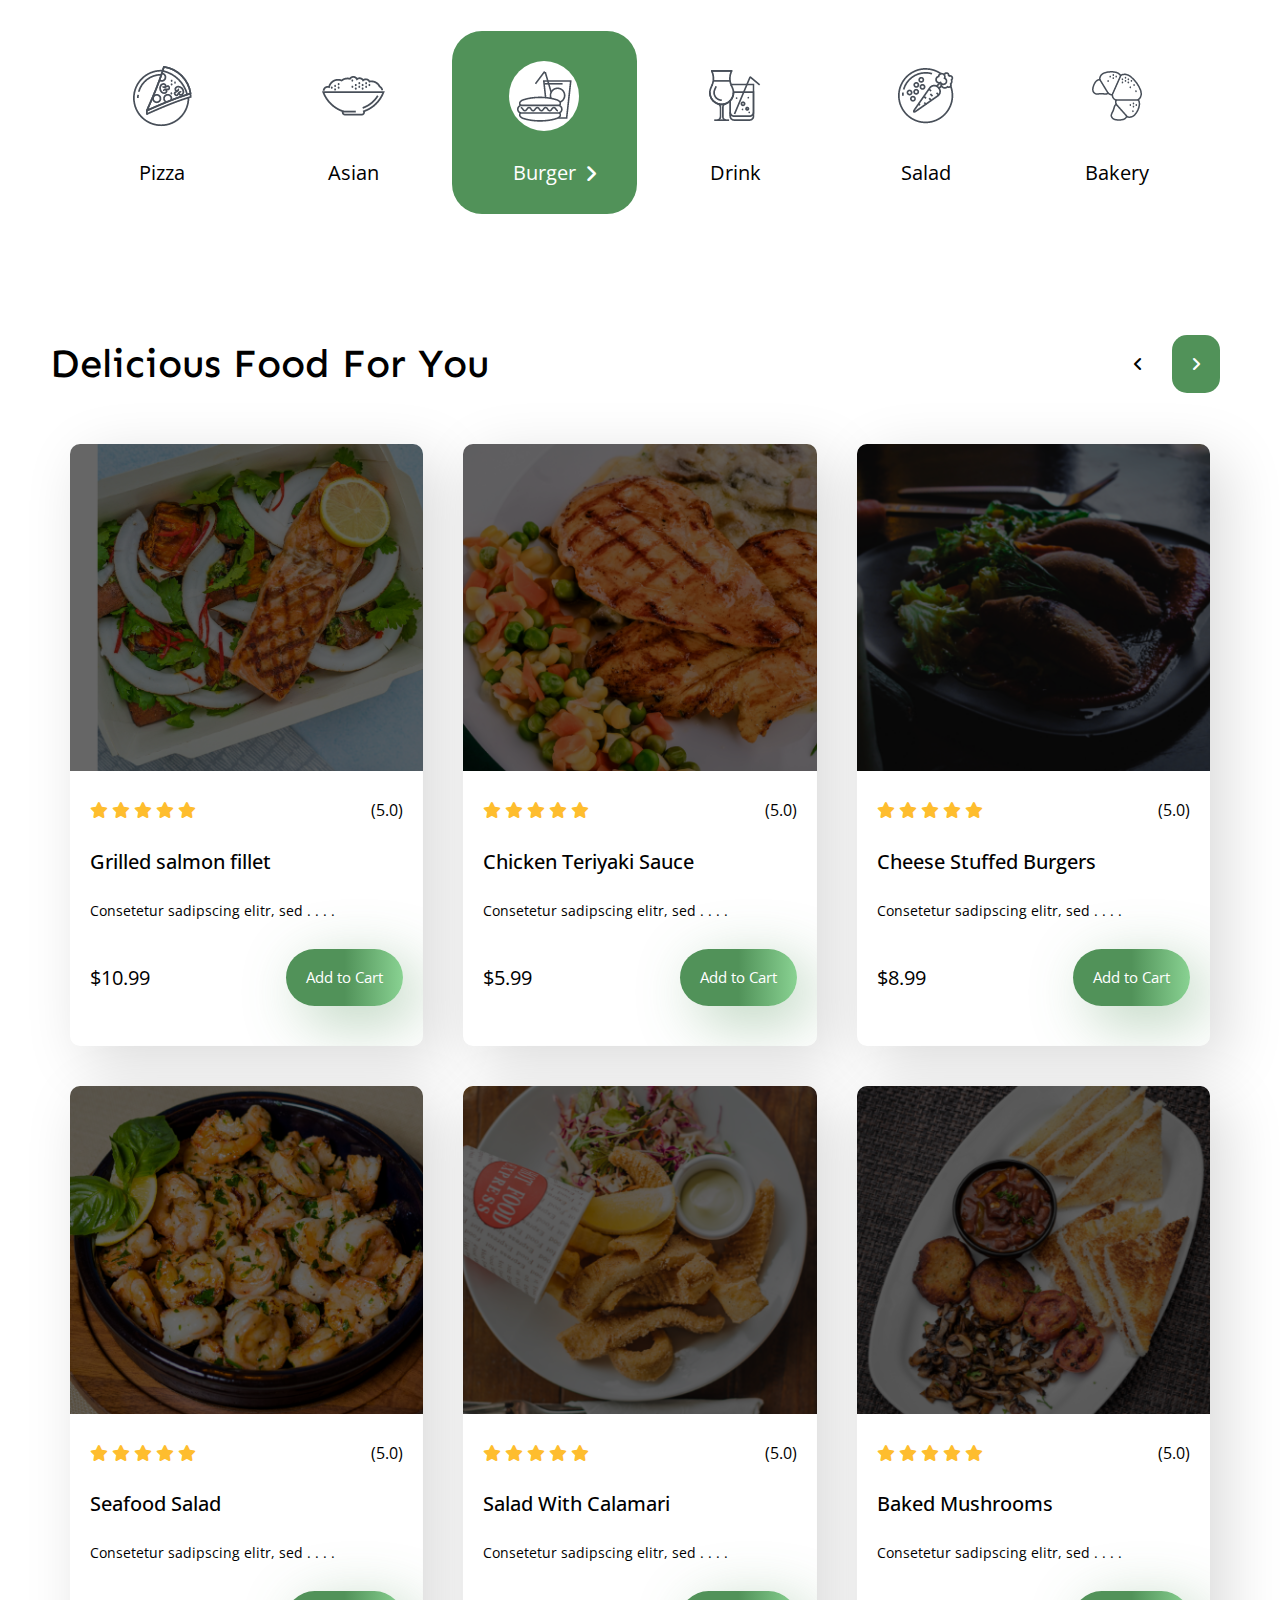
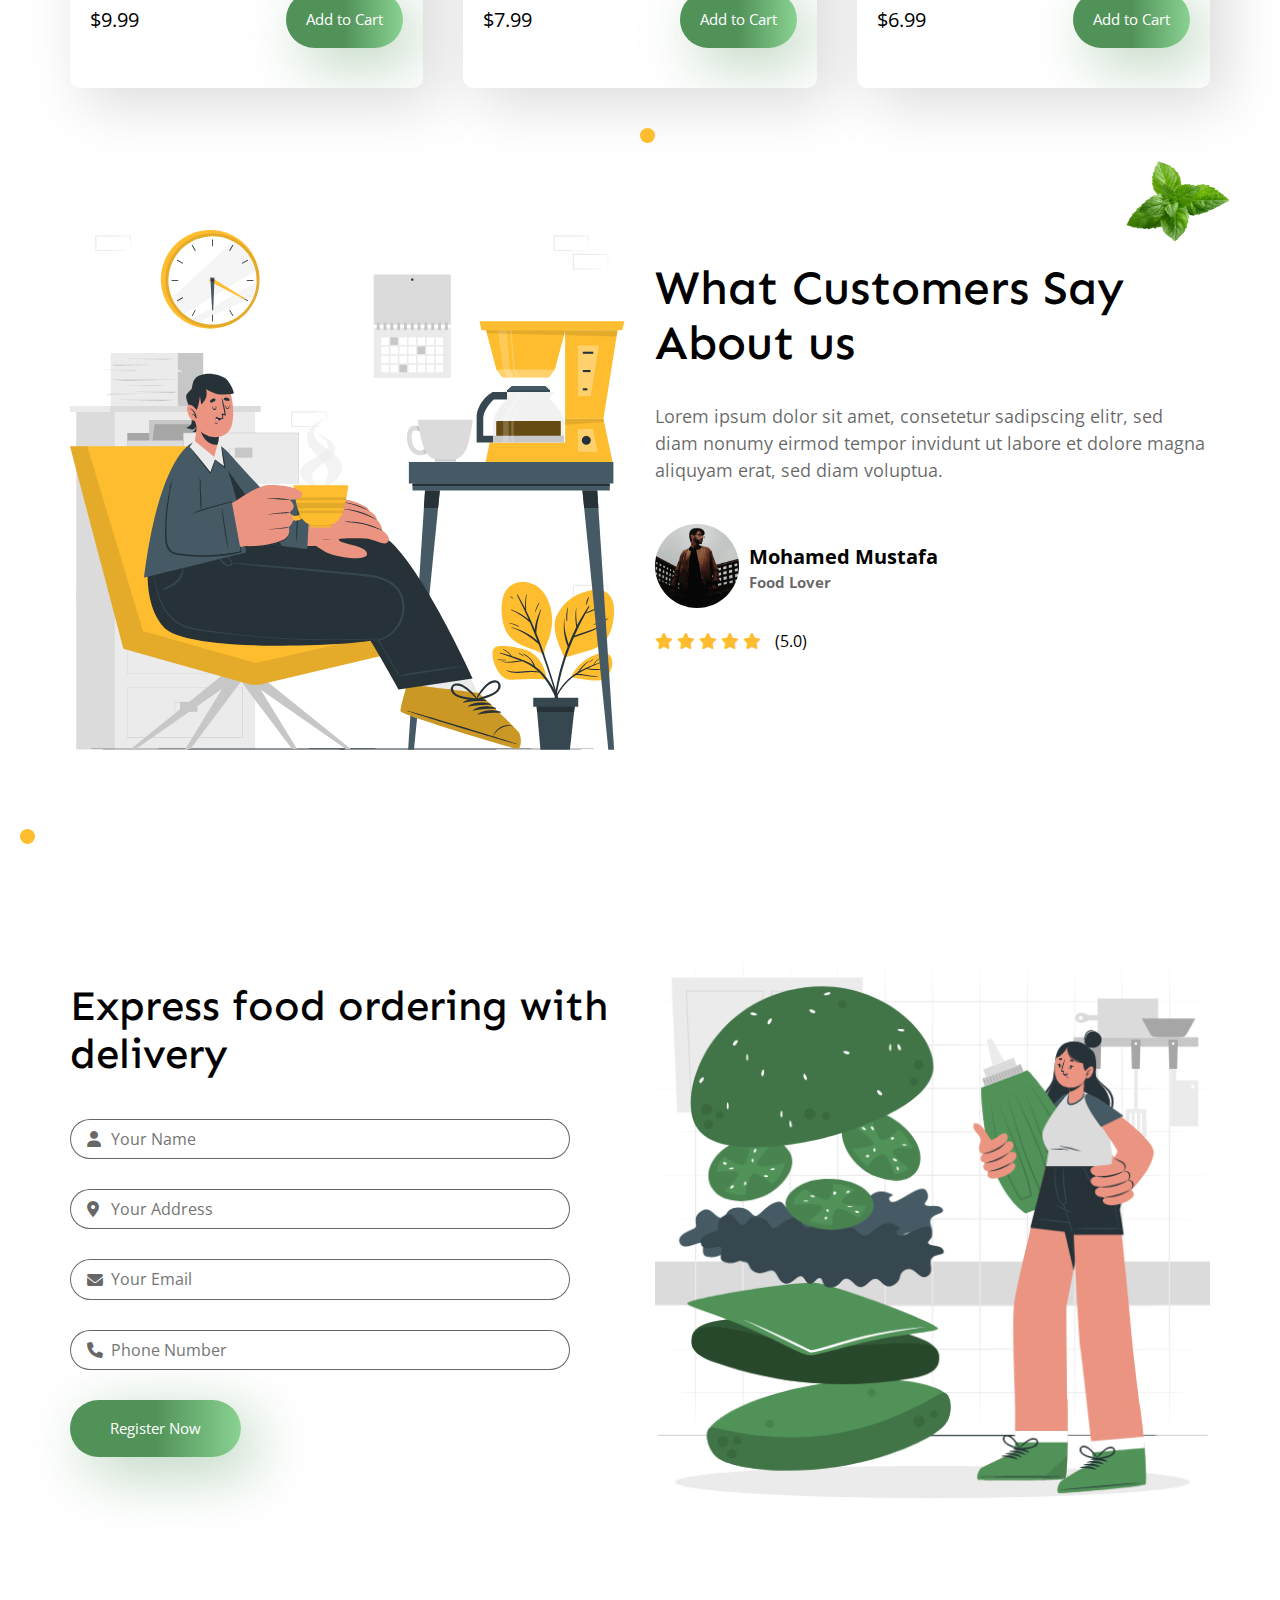
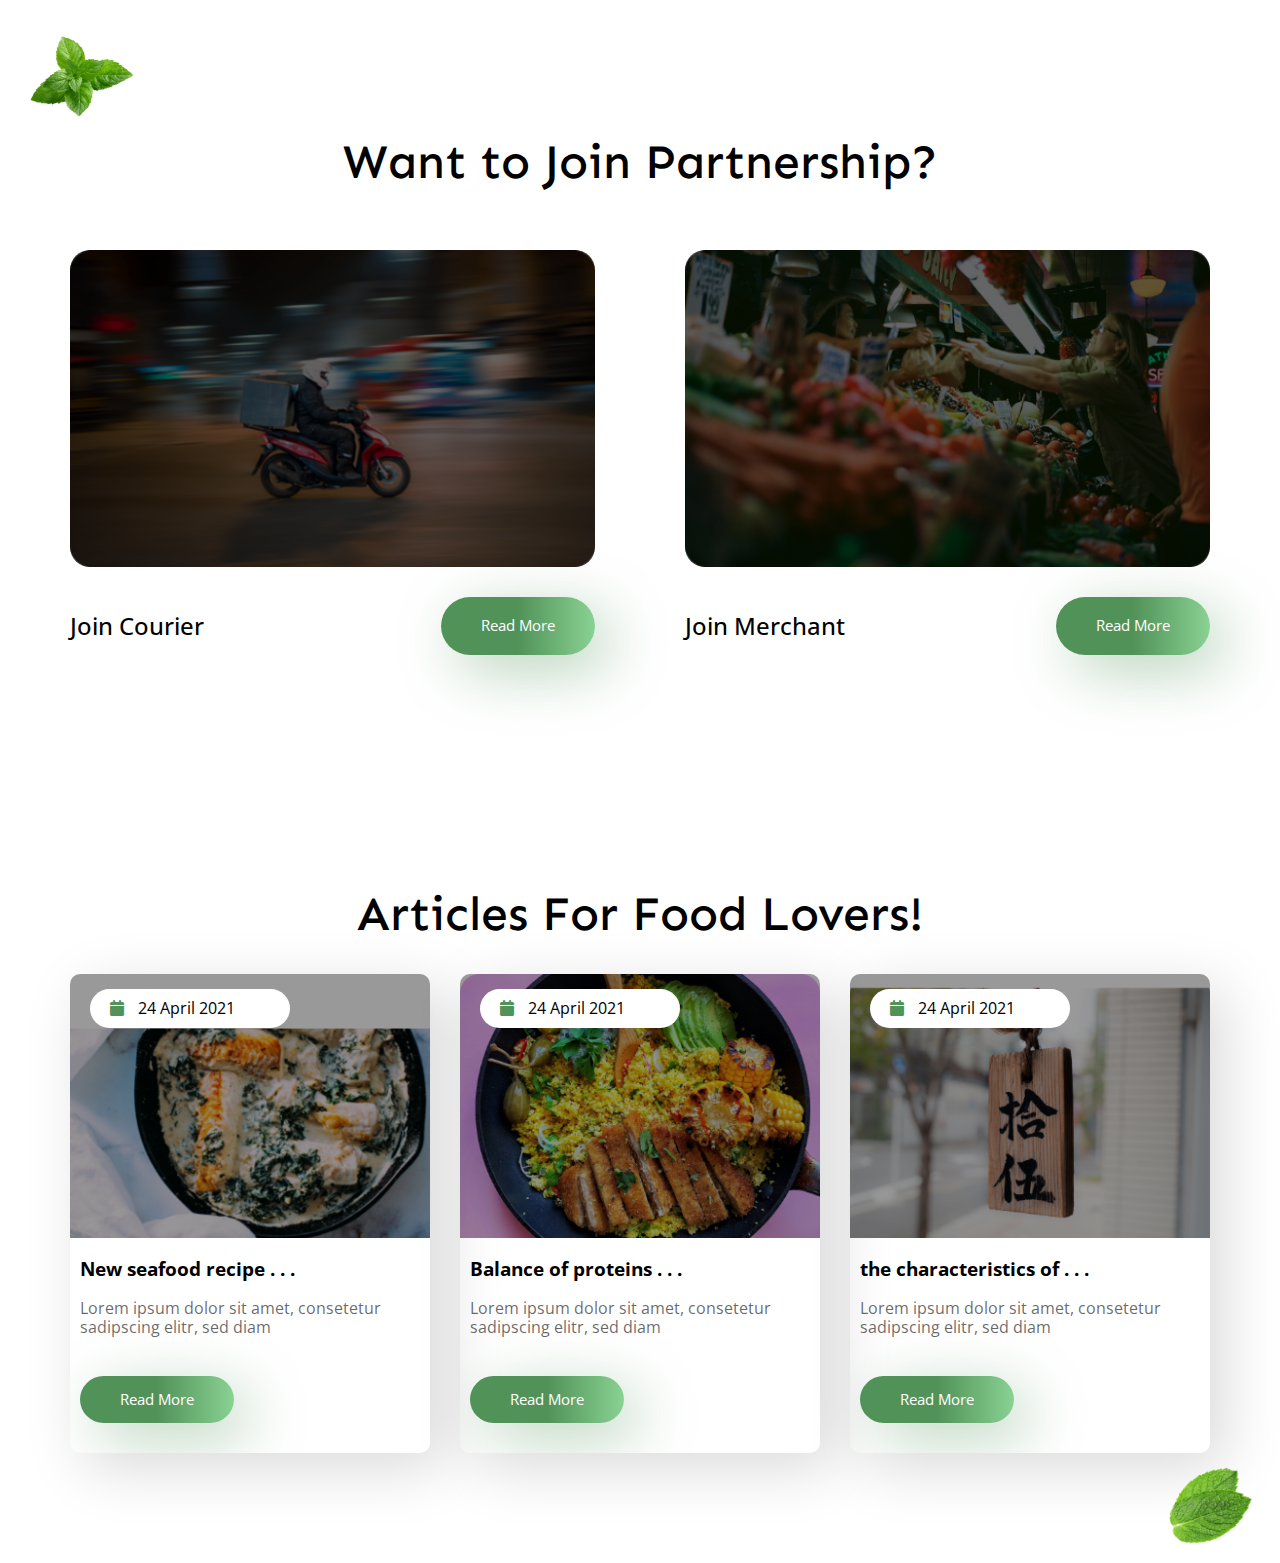
==== commit 0c1ac22e: "Added the Articles Section" ====
--- a/index.html
+++ b/index.html
@@ -534,5 +534,65 @@
       </div>
     </div>
     <!-- End Partnership -->
+    <!-- Start Articles -->
+    <div class="articles">
+      <div class="main-title">
+        <h1>Articles For Food Lovers!</h1>
+      </div>
+      <div class="container">
+        <div class="art">
+          <div class="image">
+            <img src="./photos/art-1.png" alt="photo" />
+            <div class="info">
+              <i class="fa-solid fa-calendar"></i>
+              <span>24 April 2021</span>
+            </div>
+          </div>
+          <div class="cont">
+            <h3>New seafood recipe . . .</h3>
+            <p>
+              Lorem ipsum dolor sit amet, consetetur sadipscing elitr, sed diam
+            </p>
+            <a href="#" class="button">Read More</a>
+          </div>
+        </div>
+        <div class="art">
+          <div class="image">
+            <img src="./photos/art-2.png" alt="photo" />
+            <div class="info">
+              <i class="fa-solid fa-calendar"></i>
+              <span>24 April 2021</span>
+            </div>
+          </div>
+          <div class="cont">
+            <h3>Balance of proteins . . .</h3>
+            <p>
+              Lorem ipsum dolor sit amet, consetetur sadipscing elitr, sed diam
+            </p>
+            <a href="#" class="button">Read More</a>
+          </div>
+        </div>
+        <div class="art">
+          <div class="image">
+            <img src="./photos/art-3.png" alt="photo" />
+            <div class="info">
+              <i class="fa-solid fa-calendar"></i>
+              <span>24 April 2021</span>
+            </div>
+          </div>
+          <div class="cont">
+            <h3>the characteristics of . . .</h3>
+            <p>
+              Lorem ipsum dolor sit amet, consetetur sadipscing elitr, sed diam
+            </p>
+            <a href="#" class="button">Read More</a>
+          </div>
+        </div>
+      </div>
+      <div class="plant">
+        <img src="./photos/pngwing.com (19).png" alt="photo" />
+      </div>
+    </div>
+    <!-- End Articles -->
   </body>
 </html>
--- a/css/main.css
+++ b/css/main.css
@@ -1505,3 +1505,95 @@
 }
 
 /* End Partnership */
+
+/* Start Articles */
+
+.articles {
+  padding-top: var(--section-pad, 100px);
+  padding-bottom: var(--section-pad, 100px);
+  position: relative;
+}
+
+.articles .main-title {
+  text-align: center;
+}
+
+.articles .container {
+  display: grid;
+  grid-template-columns: repeat(auto-fill, minmax(300px, 1fr));
+  gap: 30px;
+}
+
+.articles .art {
+  overflow: hidden;
+  border-radius: 10px;
+  -webkit-border-radius: 10px;
+  -moz-border-radius: 10px;
+  -ms-border-radius: 10px;
+  -o-border-radius: 10px;
+  box-shadow: 15px 15px 60px rgba(0, 0, 0, 15%);
+  padding-bottom: 30px;
+}
+
+.articles .art .image {
+  position: relative;
+  margin-bottom: 20px;
+}
+
+.articles .art .image::before {
+  content: "";
+  position: absolute;
+  top: 0;
+  left: 0;
+  width: 100%;
+  height: 100%;
+  background-color: rgba(0, 0, 0, 40%);
+}
+
+.articles .art .image img {
+  width: 100%;
+  vertical-align: top;
+}
+
+.articles .art .image .info {
+  position: absolute;
+  top: 15px;
+  left: 20px;
+  width: 200px;
+  border-radius: 30px;
+  -webkit-border-radius: 30px;
+  -moz-border-radius: 30px;
+  -ms-border-radius: 30px;
+  -o-border-radius: 30px;
+  background-color: white;
+  padding: 10px 20px;
+}
+
+.articles .art .image .info i {
+  margin-right: 10px;
+  color: var(--main-color, #519259);
+}
+
+.articles .art .cont {
+  padding: 0 10px;
+  display: flex;
+  flex-direction: column;
+  gap: 20px;
+}
+
+.articles .art .cont p {
+  color: var(--para-color, rgba(0, 0, 0, 60%));
+  margin-bottom: 20px;
+}
+
+.articles .art .cont a {
+  padding: 15px 40px;
+}
+
+.articles .plant {
+  position: absolute;
+  bottom: -10px;
+  right: 0;
+}
+
+/* End Articles */
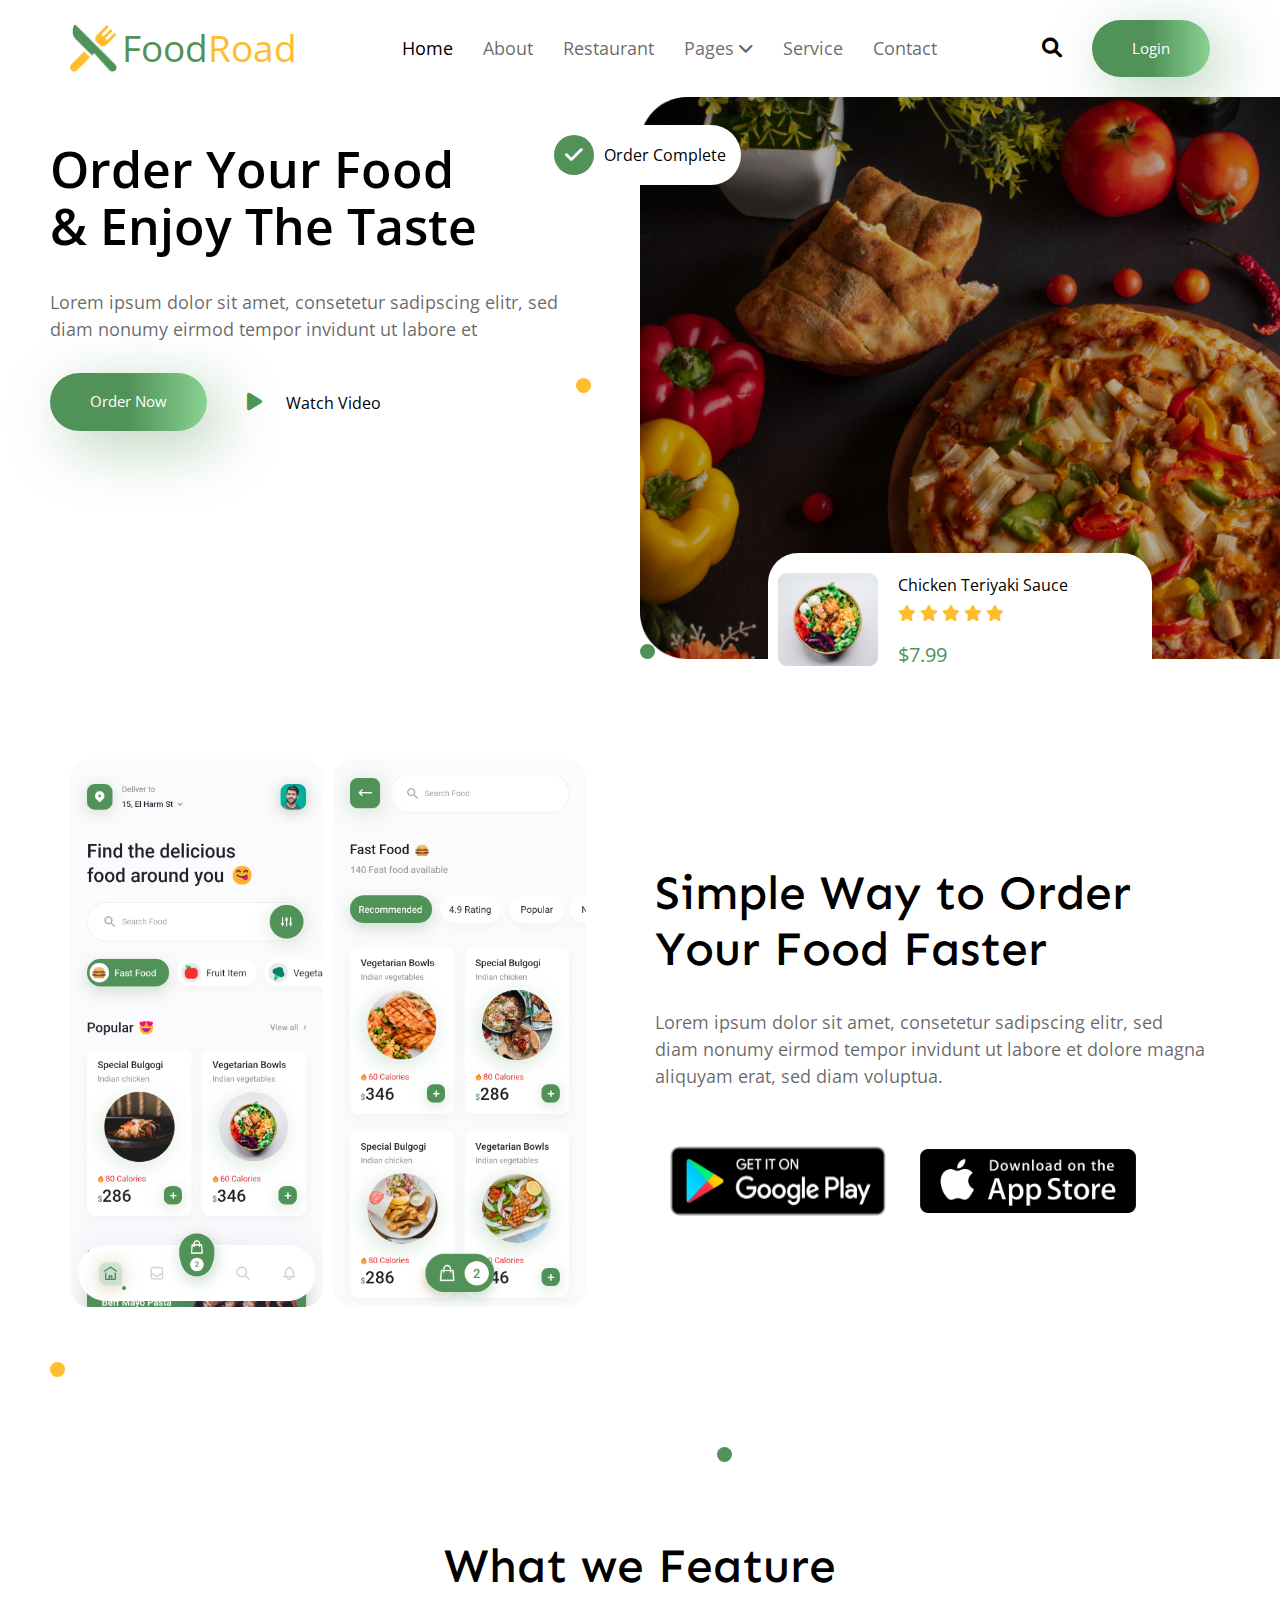
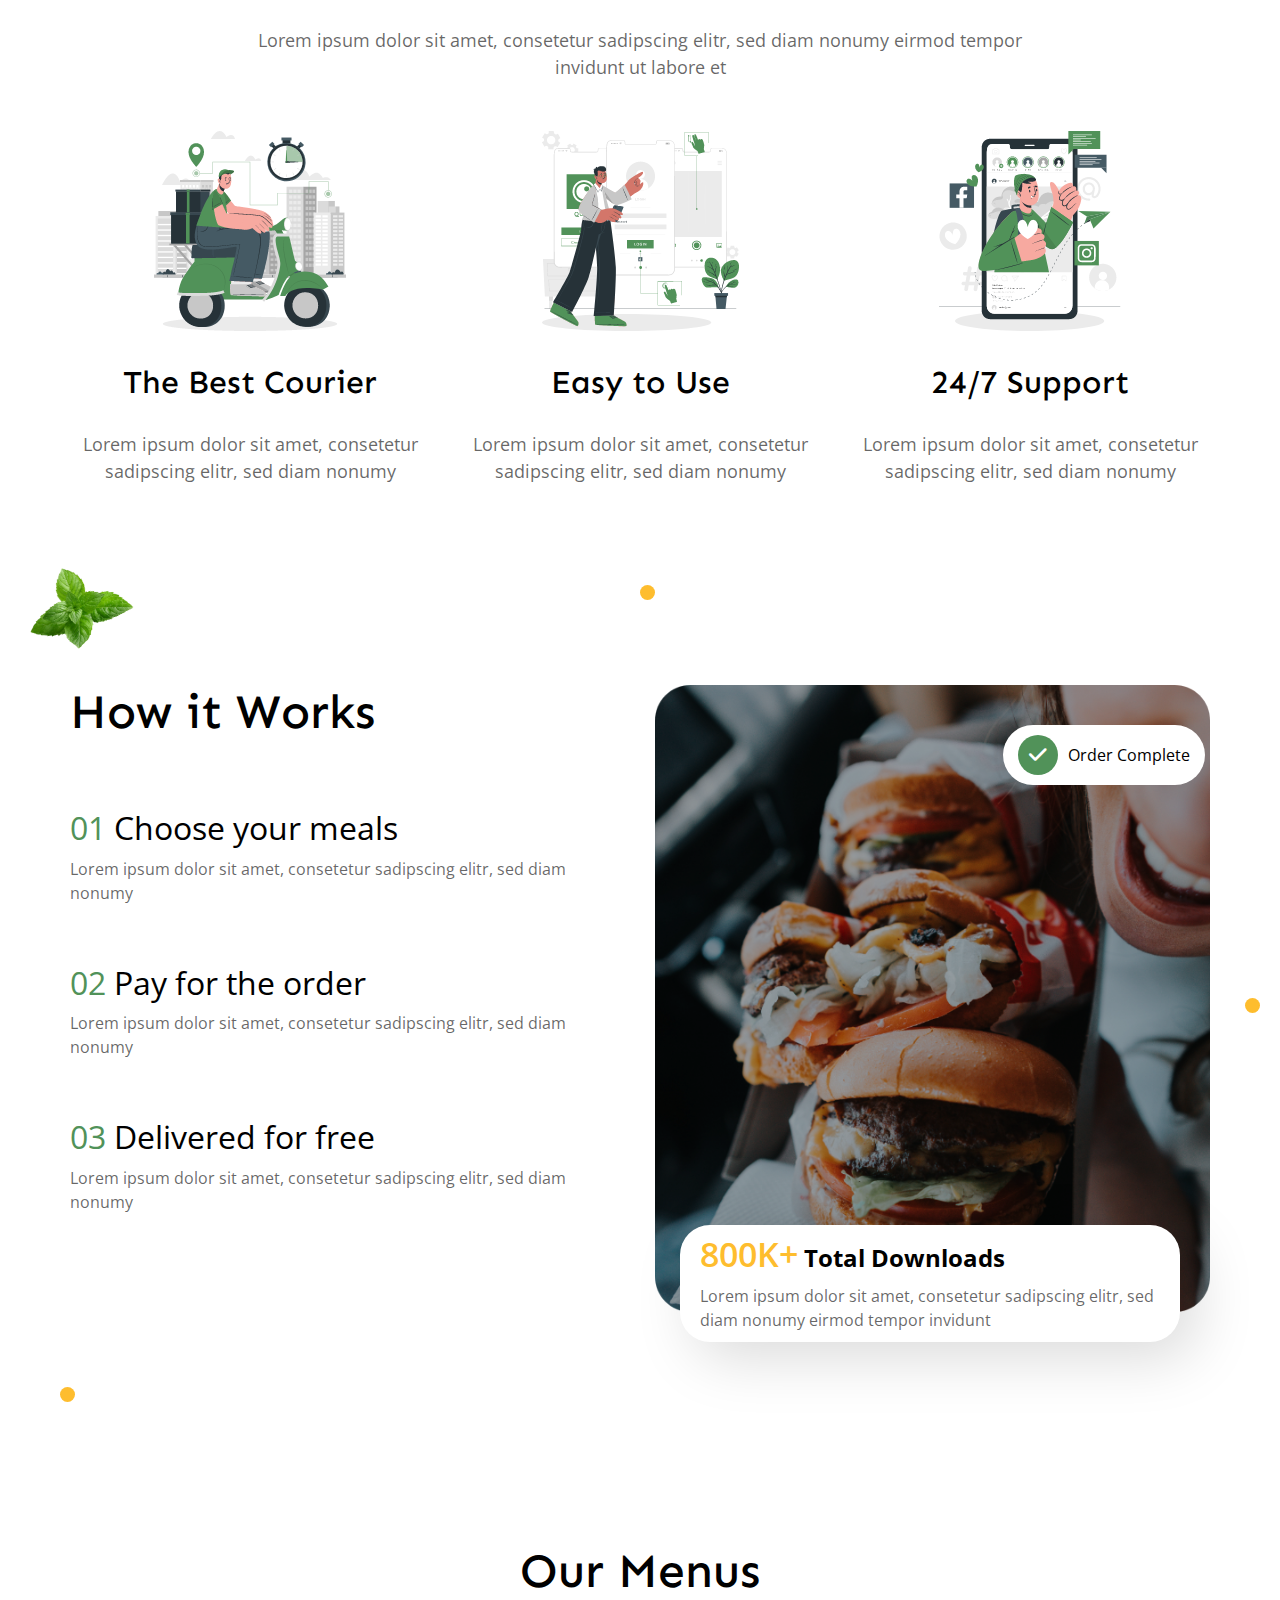
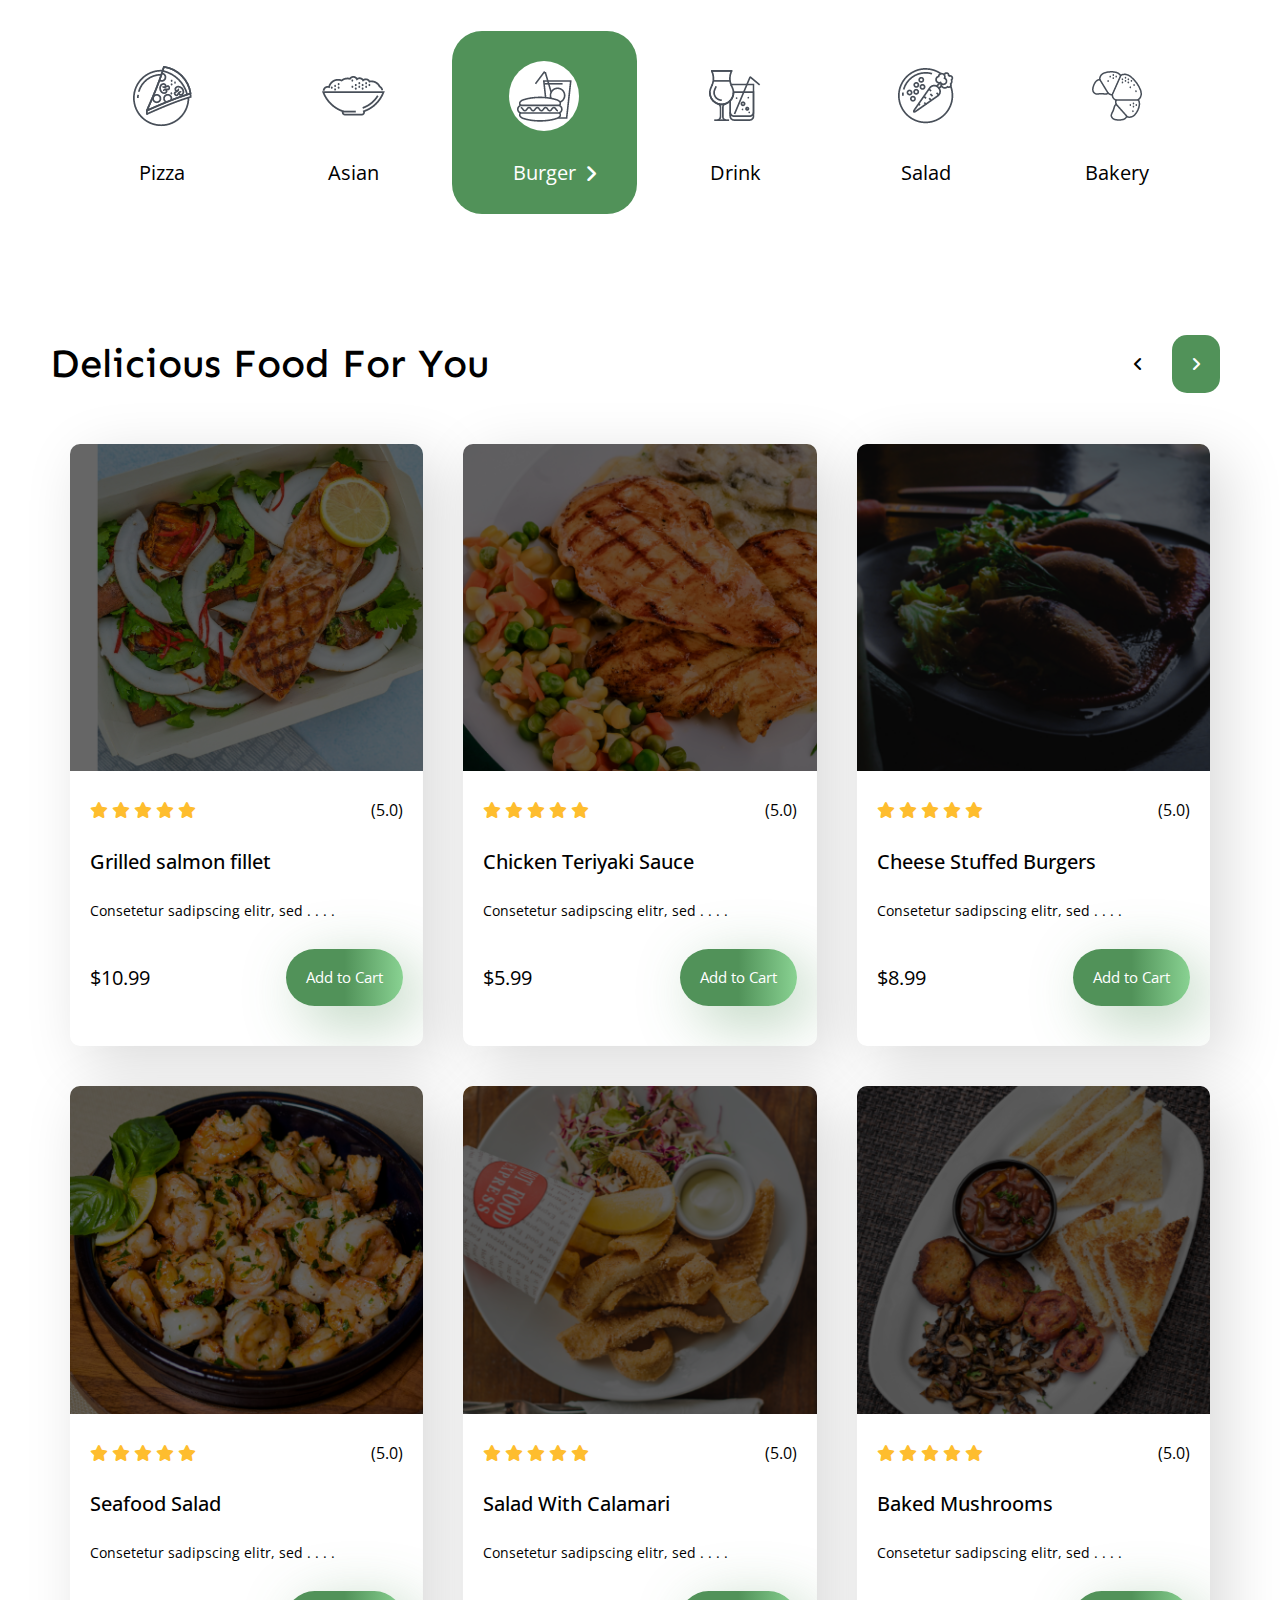
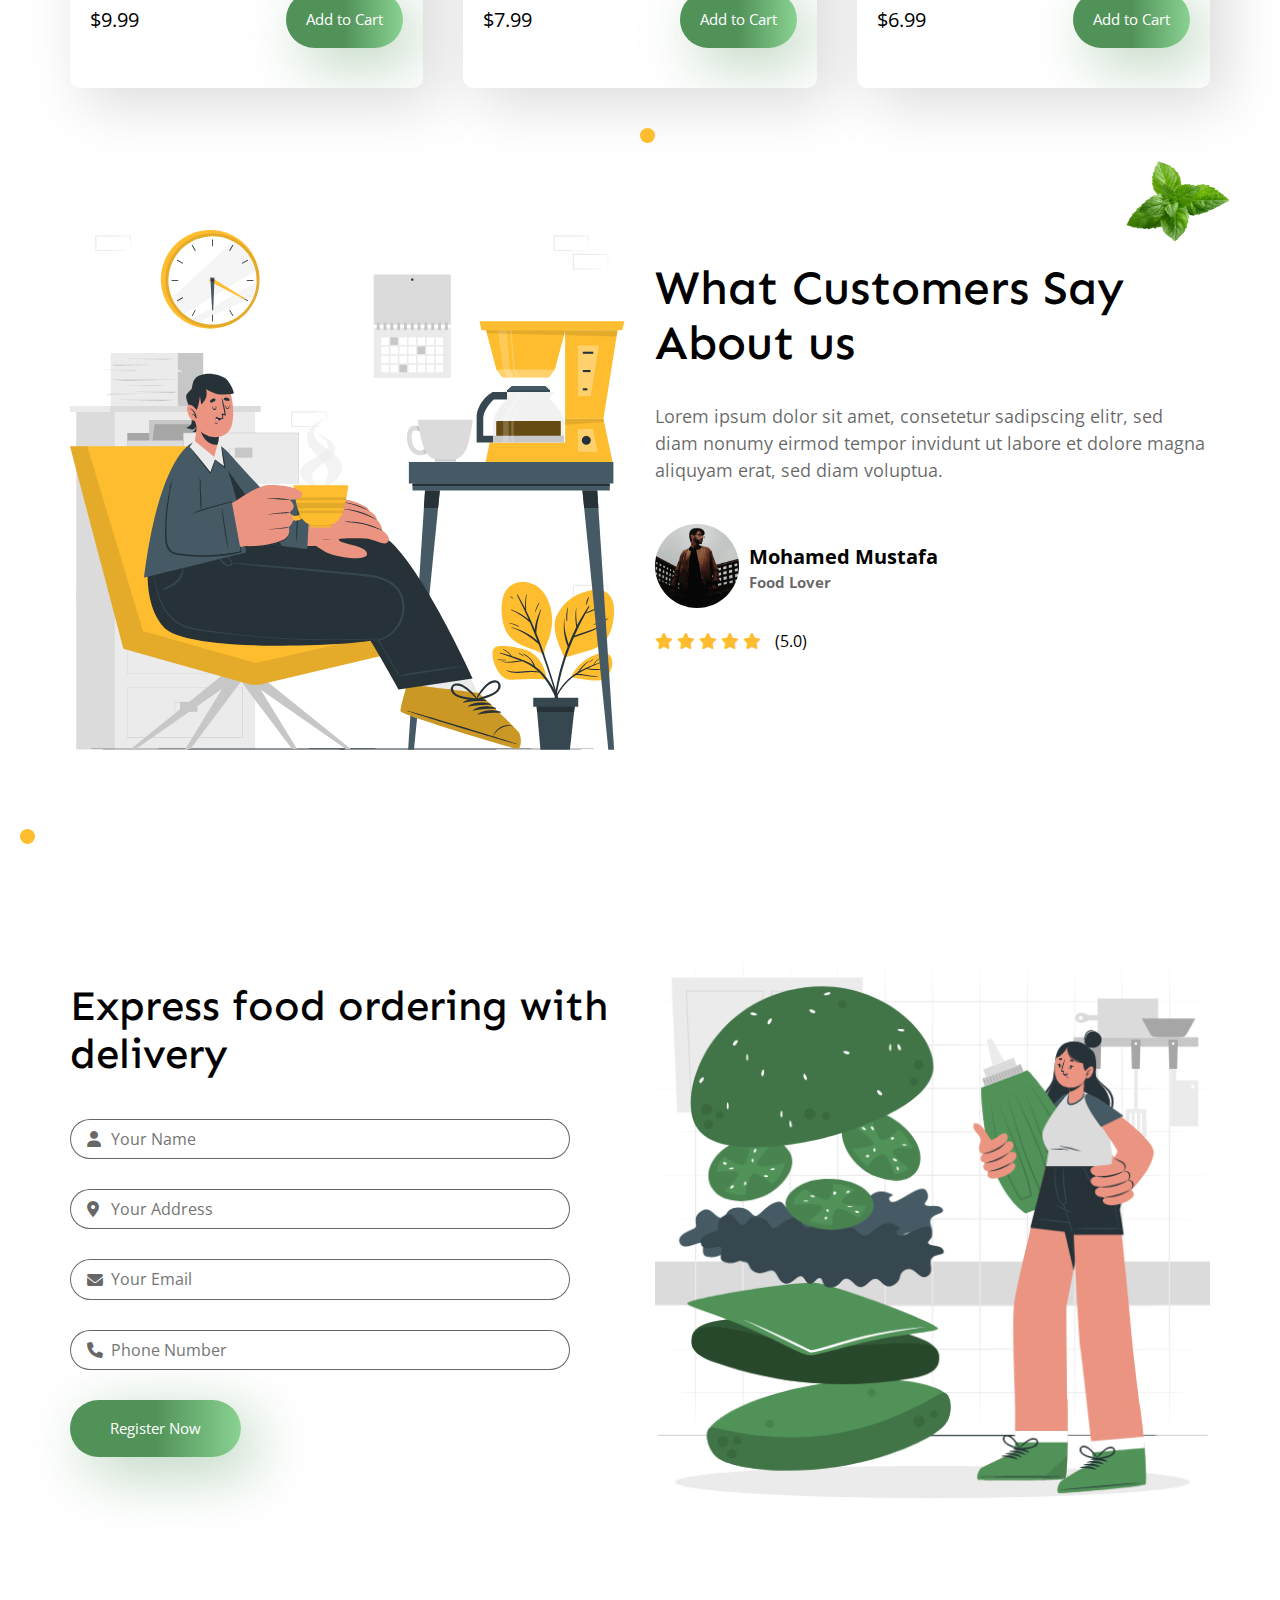
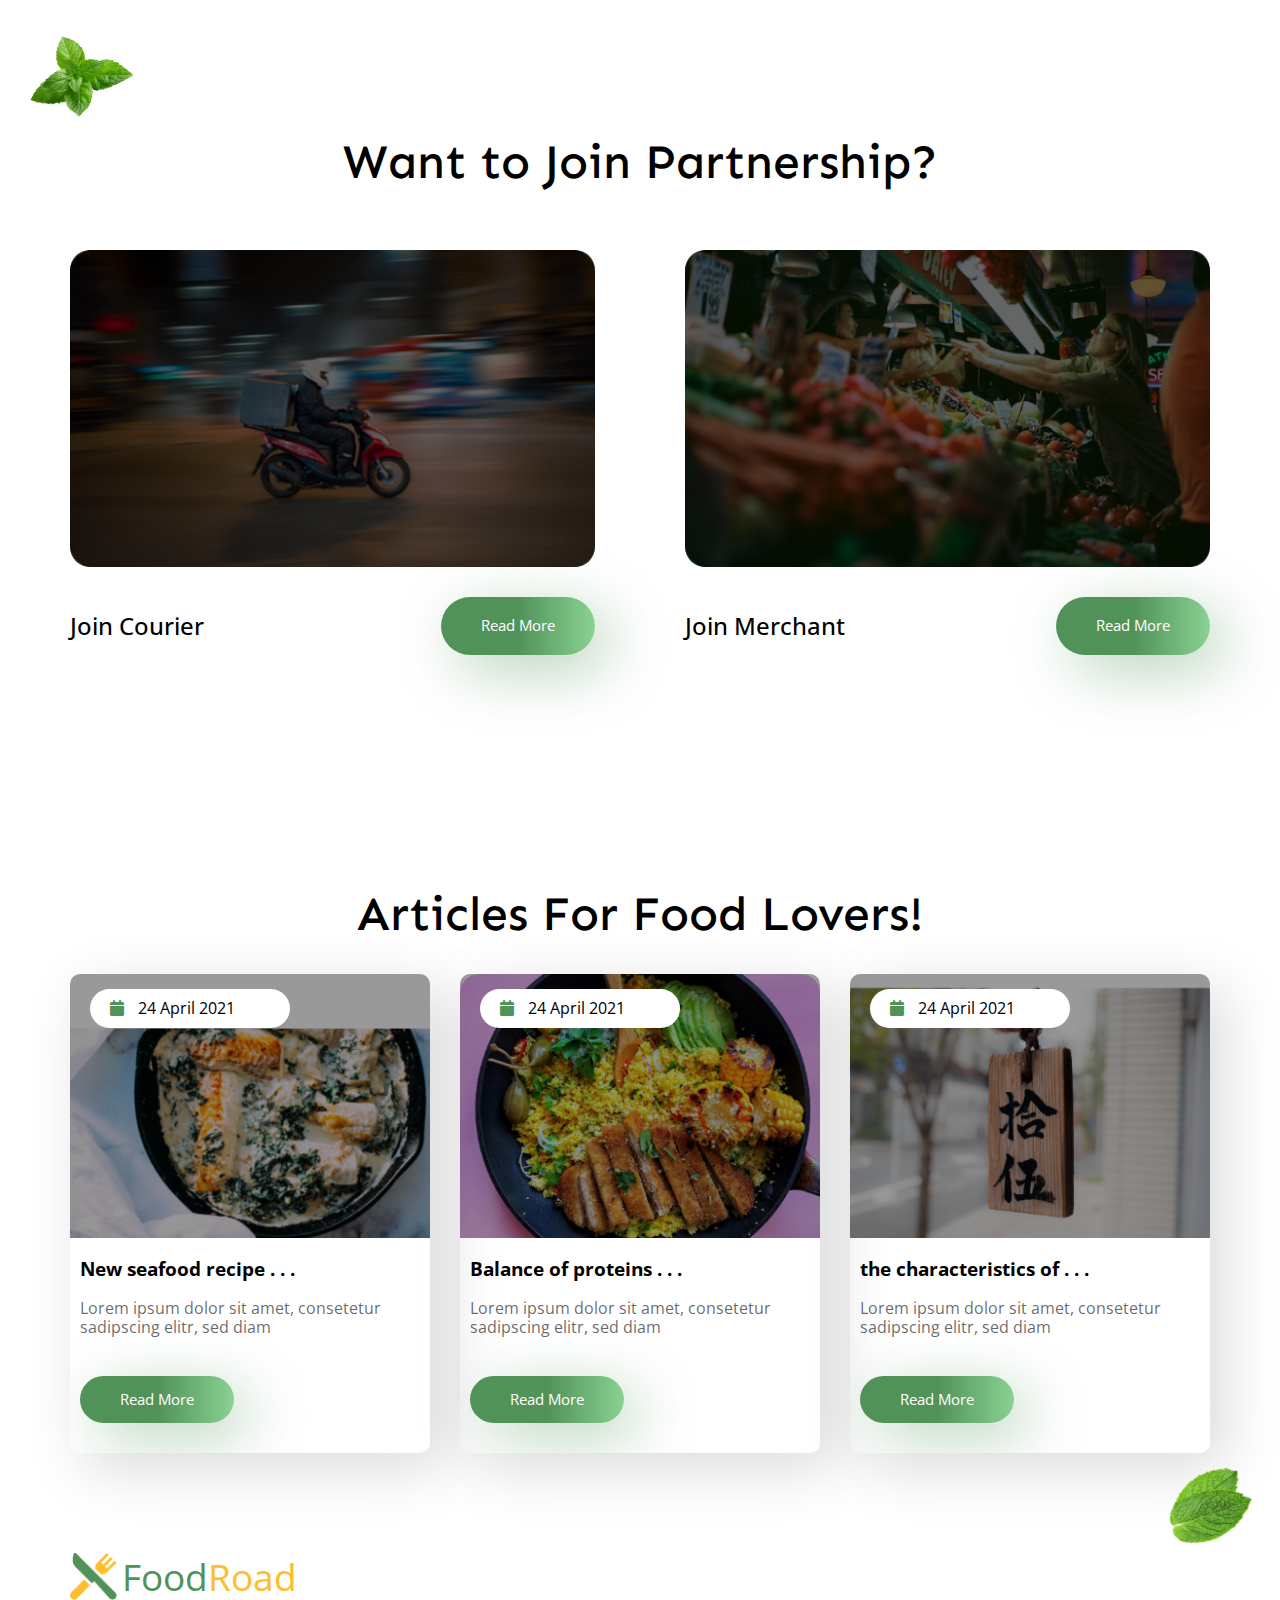
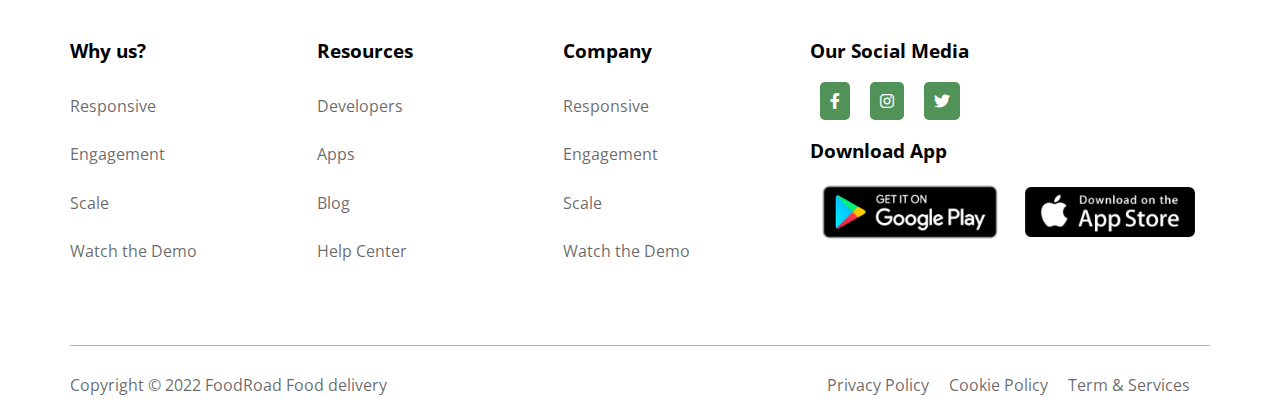
==== commit 9bcb5f82: "Added the Footer Section" ====
--- a/index.html
+++ b/index.html
@@ -594,5 +594,73 @@
       </div>
     </div>
     <!-- End Articles -->
+    <!-- Start Footer -->
+    <footer>
+      <div class="container">
+        <div class="logo">
+          <a href="./index.html">
+            <img src="./photos/logo.png" alt="logo" />
+            Food<span>Road</span>
+          </a>
+        </div>
+        <div class="content">
+          <div class="item">
+            <h3>Why us?</h3>
+            <ul>
+              <li><a href="#">Responsive</a></li>
+              <li><a href="#">Engagement</a></li>
+              <li><a href="#">Scale</a></li>
+              <li><a href="#">Watch the Demo</a></li>
+            </ul>
+          </div>
+          <div class="item">
+            <h3>Resources</h3>
+            <ul>
+              <li><a href="#">Developers</a></li>
+              <li><a href="#">Apps</a></li>
+              <li><a href="#">Blog</a></li>
+              <li><a href="#">Help Center</a></li>
+            </ul>
+          </div>
+          <div class="item">
+            <h3>Company</h3>
+            <ul>
+              <li><a href="#">Responsive</a></li>
+              <li><a href="#">Engagement</a></li>
+              <li><a href="#">Scale</a></li>
+              <li><a href="#">Watch the Demo</a></li>
+            </ul>
+          </div>
+          <div class="item">
+            <h3>Our Social Media</h3>
+            <div class="social">
+              <div class="icon">
+                <i class="fa-brands fa-facebook-f"></i>
+              </div>
+              <div class="icon">
+                <i class="fa-brands fa-instagram"></i>
+              </div>
+              <div class="icon">
+                <i class="fa-brands fa-twitter"></i>
+              </div>
+            </div>
+            <h3>Download App</h3>
+            <div class="down">
+              <img src="./photos/google-play-badge.png" alt="photo" />
+              <img src="./photos/app-store-badge.png" alt="photo" />
+            </div>
+          </div>
+        </div>
+        <div class="last-foot">
+          <p>Copyright © 2022 FoodRoad Food delivery</p>
+          <div class="links">
+            <a href="#">Privacy Policy</a>
+            <a href="#">Cookie Policy</a>
+            <a href="#">Term & Services</a>
+          </div>
+        </div>
+      </div>
+    </footer>
+    <!-- End Footer -->
   </body>
 </html>
--- a/css/main.css
+++ b/css/main.css
@@ -176,27 +176,13 @@
   margin-right: 10px;
 }
 
-/* End Component */
-
-/* Start Header */
-
-header {
-  padding: 20px 0;
-}
-
-header .container {
-  display: flex;
-  justify-content: space-between;
-  align-items: center;
-}
-
-header .logo img {
+.logo img {
   width: 47px;
   height: 47px;
   margin-right: 5px;
 }
 
-header .logo a {
+.logo a {
   font-size: 37px;
   color: var(--main-color, #519259);
   display: flex;
@@ -204,13 +190,27 @@
 }
 
 @media (max-width: 991px) {
-  header .logo a {
+  .logo a {
     font-size: 30px;
   }
 }
 
-header .logo a span {
+.logo a span {
   color: var(--sec-color, #febd2e);
+}
+
+/* End Component */
+
+/* Start Header */
+
+header {
+  padding: 20px 0;
+}
+
+header .container {
+  display: flex;
+  justify-content: space-between;
+  align-items: center;
 }
 
 header .list ul {
@@ -1597,3 +1597,149 @@
 }
 
 /* End Articles */
+
+/* Start Footer */
+
+footer .logo {
+  margin-bottom: 40px;
+}
+
+footer .content {
+  display: flex;
+  justify-content: space-between;
+  padding-bottom: 70px;
+  border-bottom: 1px solid rgba(0, 0, 0, 30%);
+  margin-bottom: 30px;
+}
+
+@media (max-width: 768px) {
+  footer .content {
+    flex-direction: column;
+  }
+}
+
+footer .item {
+  flex-basis: calc((100% - 30px) / 4);
+}
+
+@media (max-width: 768px) {
+  footer .item:not(.item:last-of-type) {
+    margin-bottom: 20px;
+  }
+}
+
+footer .item h3:not(.item:last-of-type h3) {
+  margin-bottom: 20px;
+}
+
+footer .item ul a {
+  display: block;
+  padding: 15px 0;
+  color: var(--para-color, rgba(0, 0, 0, 60%));
+  transition: var(--trans-dur, 0.3s);
+  -webkit-transition: var(--trans-dur, 0.3s);
+  -moz-transition: var(--trans-dur, 0.3s);
+  -ms-transition: var(--trans-dur, 0.3s);
+  -o-transition: var(--trans-dur, 0.3s);
+}
+
+footer .item ul a:hover {
+  color: var(--bl-color, #000);
+}
+
+footer .item .social {
+  display: flex;
+  align-items: center;
+  margin: 20px 0;
+}
+
+@media (max-width: 768px) {
+  footer .item .social {
+    margin: 20px 0 30px;
+  }
+}
+
+footer .item .social .icon {
+  color: white;
+  background-color: var(--main-color, #519259);
+  padding: 10px;
+  border-radius: 5px;
+  -webkit-border-radius: 5px;
+  -moz-border-radius: 5px;
+  -ms-border-radius: 5px;
+  -o-border-radius: 5px;
+  cursor: pointer;
+  margin: 0 10px;
+  transition: var(--trans-dur, 0.3s);
+  -webkit-transition: var(--trans-dur, 0.3s);
+  -moz-transition: var(--trans-dur, 0.3s);
+  -ms-transition: var(--trans-dur, 0.3s);
+  -o-transition: var(--trans-dur, 0.3s);
+}
+
+footer .item .social .icon:hover {
+  background-color: #1b5a23;
+}
+
+footer .item h3:last-of-type {
+  margin-bottom: 10px;
+}
+
+@media (min-width: 1199px) {
+  footer .item .down {
+    display: flex;
+    align-items: center;
+  }
+}
+
+footer .item .down img {
+  width: 200px;
+  cursor: pointer;
+}
+
+footer .last-foot {
+  display: flex;
+  justify-content: space-between;
+  align-items: center;
+  padding-bottom: 20px;
+}
+
+@media (max-width: 768px) {
+  footer .last-foot {
+    flex-direction: column;
+  }
+}
+
+footer .last-foot p {
+  color: var(--para-color, rgba(0, 0, 0, 60%));
+}
+
+@media (max-width: 768px) {
+  footer .last-foot p {
+    margin-bottom: 20px;
+    text-align: center;
+  }
+}
+
+footer .last-foot .links {
+  display: flex;
+  align-items: center;
+}
+
+footer .last-foot .links a {
+  display: block;
+  color: var(--para-color, rgba(0, 0, 0, 60%));
+  margin-right: 20px;
+  transition: var(--trans-dur, 0.3s);
+  -webkit-transition: var(--trans-dur, 0.3s);
+  -moz-transition: var(--trans-dur, 0.3s);
+  -ms-transition: var(--trans-dur, 0.3s);
+  -o-transition: var(--trans-dur, 0.3s);
+  text-align: center;
+}
+
+footer .last-foot .links a:hover {
+  color: var(--bl-color, #000);
+}
+
+/* End Footer */
